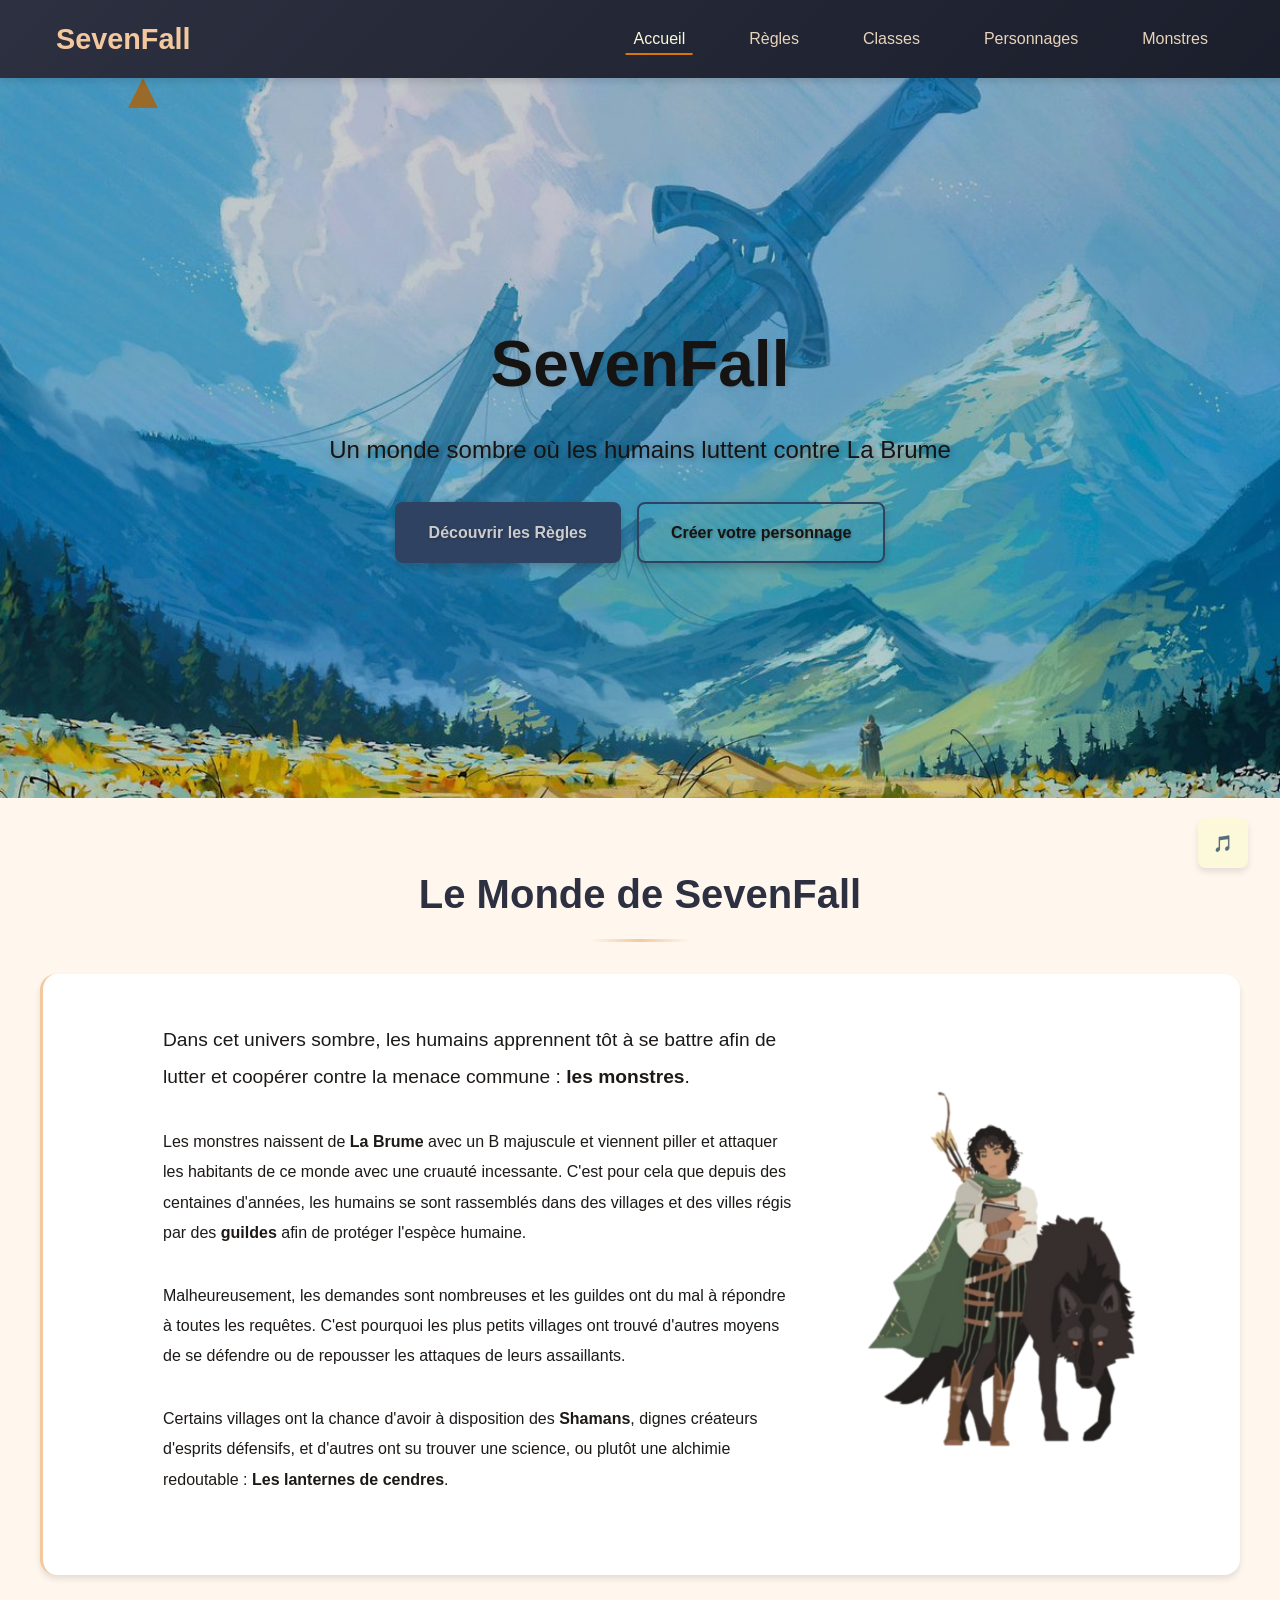
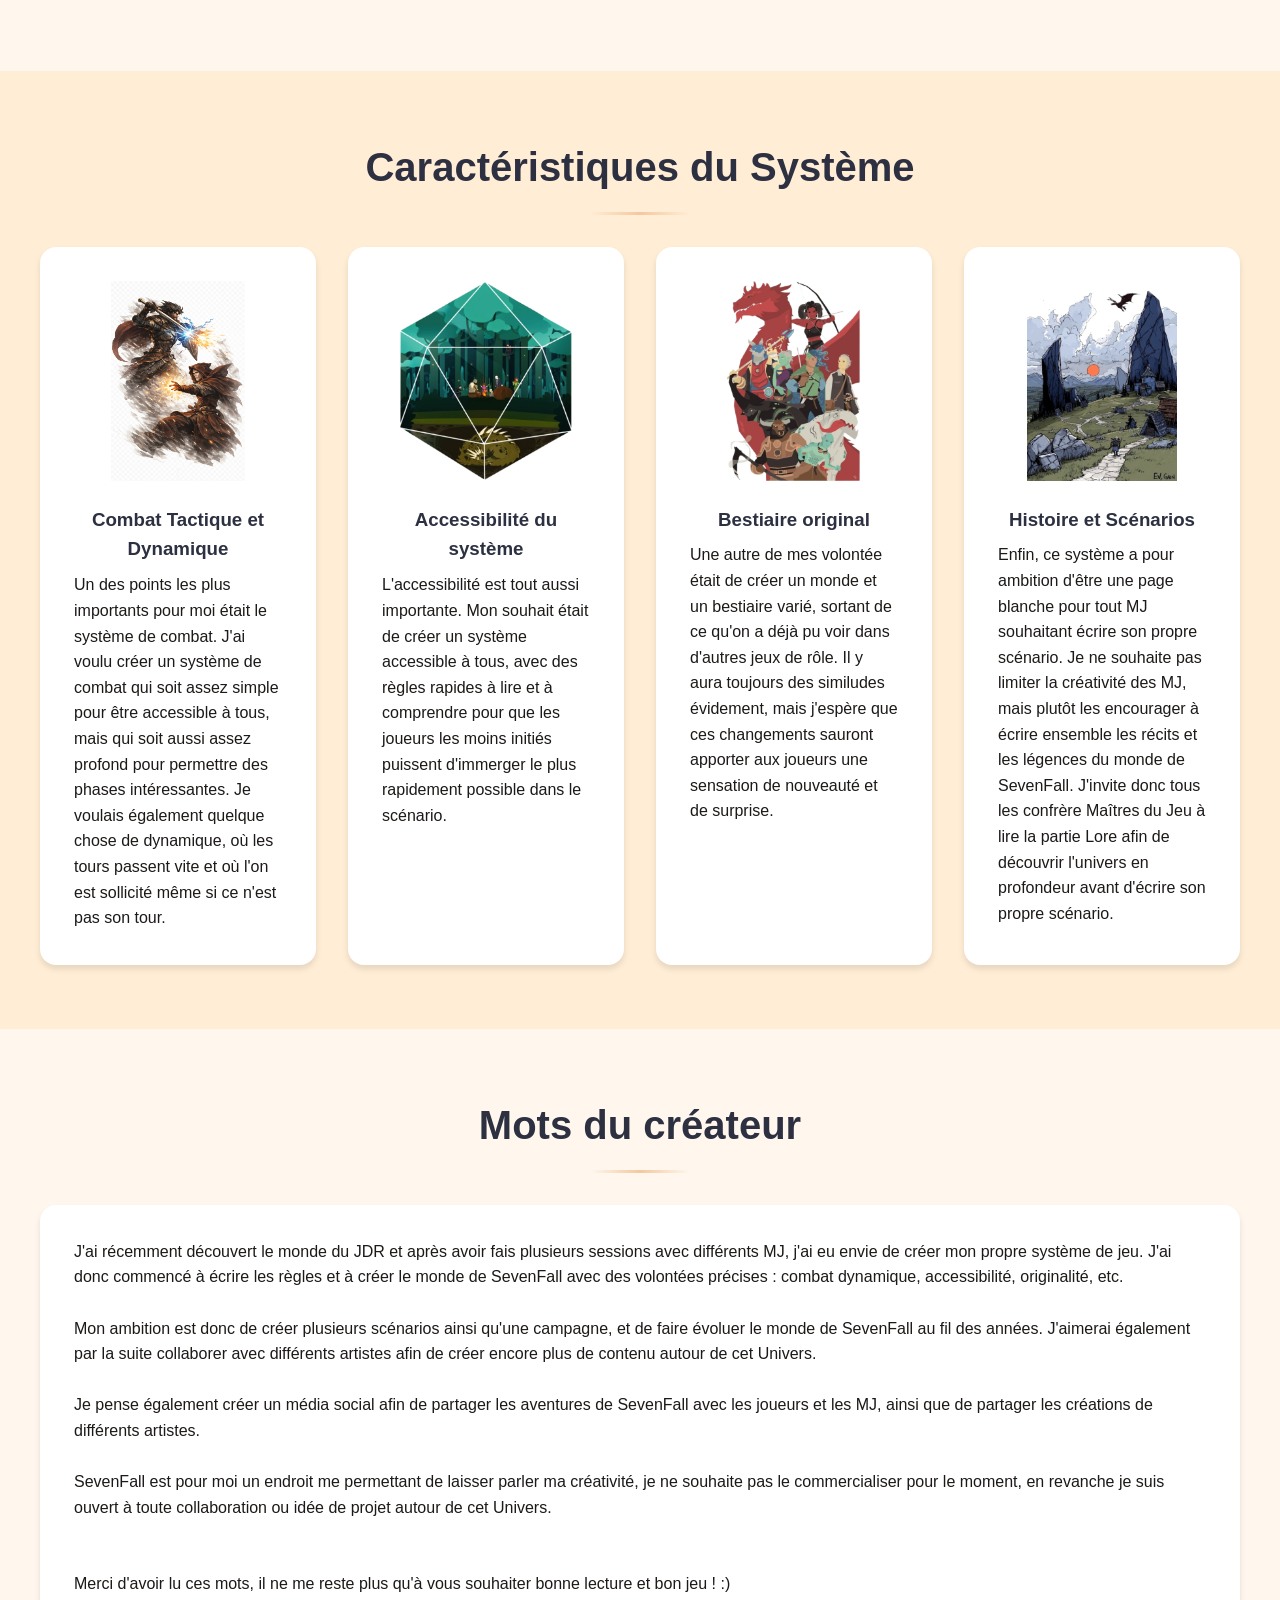
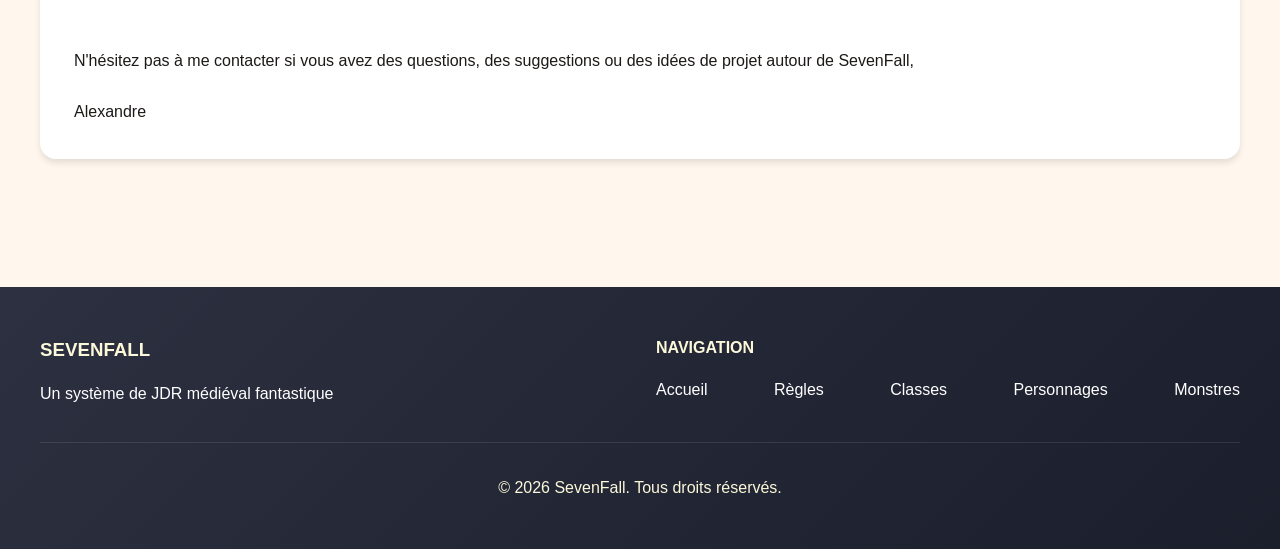
==== index.html @ d05469d9 "huge update : illustrations + better index" ====
<!DOCTYPE html>
<html lang="fr">
<head>
    <meta charset="UTF-8">
    <meta name="viewport" content="width=device-width, initial-scale=1.0">
    <title>SevenFall - JDR Médiéval Fantastique</title>
    <link rel="icon" type="image/svg+xml" href="favicon.svg">
    <link rel="stylesheet" href="styles.css">
</head>
<body>
    <!-- Navbar -->
    <nav class="navbar">
        <div class="nav-container">
            <a href="index.html" class="nav-logo">SevenFall</a>
            <button class="nav-toggle" aria-label="Menu">
                <span></span>
                <span></span>
                <span></span>
            </button>
            <ul class="nav-menu">
                <li><a href="index.html" class="nav-link active">Accueil</a></li>
                <li><a href="regles.html" class="nav-link">Règles</a></li>
                <li><a href="classes.html" class="nav-link">Classes</a></li>
                <li><a href="personnages.html" class="nav-link">Personnages</a></li>
                <li><a href="monstres.html" class="nav-link">Monstres</a></li>
                <!-- <li><a href="scenarios.html" class="nav-link">Scénarios</a></li> -->
            </ul>
        </div>
    </nav>

    <!-- Hero Section -->
    <section class="hero">
        <div class="hero-content">
            <h1 class="hero-title fade-in">SevenFall</h1>
            <p class="hero-subtitle fade-in-delay">Un monde sombre où les humains luttent contre La Brume</p>
            <div class="hero-buttons fade-in-delay-2">
                <a href="regles.html" class="btn btn-primary">Découvrir les Règles</a>
                <a href="personnages.html" class="btn btn-secondary">Créer votre personnage</a>
            </div>
        </div>
        <div class="hero-decoration">
            <div class="leaf leaf-1"></div>
            <div class="leaf leaf-4"></div>
            <div class="leaf leaf-2"></div>
            <div class="leaf leaf-3"></div>
        </div>
    </section>

    <!-- Présentation du Monde -->
    <section class="section">
        <div class="container">
            <h2 class="section-title">Le Monde de SevenFall</h2>
            <div class="content-card guide-card flex-row">
                <ol style="margin: 0 2rem; padding: 0; line-height: 1.9; list-style: none;">
                    <li style="margin-bottom: var(--spacing-md); padding-left: 2.5rem; position: relative; font-size: 1.2rem;">
                        Dans cet univers sombre, les humains apprennent tôt à se battre afin de lutter et coopérer contre la menace commune : <strong>les monstres</strong>.
                    </li>
                    <li style="margin-bottom: var(--spacing-md); padding-left: 2.5rem; position: relative;">
                        Les monstres naissent de <strong>La Brume</strong> avec un B majuscule et viennent piller et attaquer les habitants de ce monde avec une cruauté incessante. C'est pour cela que depuis des centaines d'années, les humains se sont rassemblés dans des villages et des villes régis par des <strong>guildes</strong> afin de protéger l'espèce humaine.
                    </li>
                    <li style="margin-bottom: var(--spacing-md); padding-left: 2.5rem; position: relative;">
                        Malheureusement, les demandes sont nombreuses et les guildes ont du mal à répondre à toutes les requêtes. C'est pourquoi les plus petits villages ont trouvé d'autres moyens de se défendre ou de repousser les attaques de leurs assaillants.
                    </li>
                    <li style="margin-bottom: var(--spacing-md); padding-left: 2.5rem; position: relative;">
                        Certains villages ont la chance d'avoir à disposition des <strong>Shamans</strong>, dignes créateurs d'esprits défensifs, et d'autres ont su trouver une science, ou plutôt une alchimie redoutable : <strong>Les lanternes de cendres</strong>.
                    </li>
                </ol>
                <img src="./assets/images/Marche-rêve.png" alt="Characters" class="hero-characters">
            </div>            
        </div>
    </section>

    <!-- Caractéristiques -->
    <section class="section section-alt">
        <div class="container">
            <h2 class="section-title">Caractéristiques du Système</h2>
            <div class="features-grid">
                <div class="feature-card">
                    <img src="./assets/images/fightV.png" alt="Combat Tactique" class="feature-icon" style="width: auto; height: 200px; object-fit: contain;">
                    <h3>Combat Tactique et Dynamique</h3>
                    <p>Un des points les plus importants pour moi était le système de combat. J'ai voulu créer un système de combat qui soit assez simple pour être accessible à tous, mais qui soit aussi assez profond pour permettre des phases intéressantes. Je voulais également quelque chose de dynamique, où les tours passent vite et où l'on est sollicité même si ce n'est pas son tour.</p>
                </div>
                <div class="feature-card">
                    <img src="./assets/images/dices2.png" alt="Dices" class="feature-icon" style="width: auto; height: 200px; object-fit: contain;">
                    <h3>Accessibilité du système</h3>
                    <p>L'accessibilité est tout aussi importante. Mon souhait était de créer un système accessible à tous, avec des règles rapides à lire et à comprendre pour que les joueurs les moins initiés puissent d'immerger le plus rapidement possible dans le scénario.</p>
                </div>
                <div class="feature-card">
                    <img src="./assets/images/monsters.png" alt="Attributs" class="feature-icon" style="width: auto; height: 200px; object-fit: contain;">
                    <h3>Bestiaire original</h3>
                    <p>Une autre de mes volontée était de créer un monde et un bestiaire varié, sortant de ce qu'on a déjà pu voir dans d'autres jeux de rôle. Il y aura toujours des similudes évidement, mais j'espère que ces changements sauront apporter aux joueurs une sensation de nouveauté et de surprise.</p>
                </div>
                <div class="feature-card">
                    <img src="./assets/images/world_landscape.png" alt="Monde vivant" class="feature-icon" style="width: auto; height: 200px; object-fit: contain;">
                    <h3>Histoire et Scénarios</h3>
                    <p>Enfin, ce système a pour ambition d'être une page blanche pour tout MJ souhaitant écrire son propre scénario. Je ne souhaite pas limiter la créativité des MJ, mais plutôt les encourager à écrire ensemble les récits et les légences du monde de SevenFall. J'invite donc tous les confrère Maîtres du Jeu à lire la partie Lore afin de découvrir l'univers en profondeur avant d'écrire son propre scénario.</p>
                </div>
            </div>
        </div>
    </section>

    <section class="section">
        <div class="container">
            <h2 class="section-title">Mots du créateur</h2>
            <div class="features-grid">
                <div class="feature-card">
                    <p>J'ai récemment découvert le monde du JDR et après avoir fais plusieurs sessions avec différents MJ, j'ai eu envie de créer mon propre système de jeu. J'ai donc commencé à écrire les règles et à créer le monde de SevenFall avec des volontées précises : combat dynamique, accessibilité, originalité, etc.</p>
                    <br>
                    <p>Mon ambition est donc de créer plusieurs scénarios ainsi qu'une campagne, et de faire évoluer le monde de SevenFall au fil des années. J'aimerai également par la suite collaborer avec différents artistes afin de créer encore plus de contenu autour de cet Univers.</p> 
                    <br>
                    <p>Je pense également créer un média social afin de partager les aventures de SevenFall avec les joueurs et les MJ, ainsi que de partager les créations de différents artistes.</p>
                    <br>
                    <p>SevenFall est pour moi un endroit me permettant de laisser parler ma créativité, je ne souhaite pas le commercialiser pour le moment, en revanche je suis ouvert à toute collaboration ou idée de projet autour de cet Univers.</p>
                    <br>
                    <br>
                    <p>Merci d'avoir lu ces mots, il ne me reste plus qu'à vous souhaiter bonne lecture et bon jeu ! :) </p>
                    <br>
                    <br>
                    <p>N'hésitez pas à me contacter si vous avez des questions, des suggestions ou des idées de projet autour de SevenFall,</p>
                    <br>
                    <p>Alexandre</p>
                </div>
            </div>
        </div>
    </section>

    <!-- Footer -->
    <footer class="footer">
        <div class="container">
            <div class="footer-content">
                <div class="footer-section">
                    <h3>SevenFall</h3>
                    <p>Un système de JDR médiéval fantastique</p>
                </div>
                <div class="footer-section">
                    <h4>Navigation</h4>
                    <ul>
                        <li><a href="index.html">Accueil</a></li>
                        <li><a href="regles.html">Règles</a></li>
                        <li><a href="classes.html">Classes</a></li>
                        <li><a href="personnages.html">Personnages</a></li>
                        <li><a href="monstres.html">Monstres</a></li>
                        <!-- <li><a href="scenarios.html">Scénarios</a></li> -->
                    </ul>
                </div>
            </div>
            <div class="footer-bottom">
                <p>&copy; <span id="current-year"></span> SevenFall. Tous droits réservés.</p>
            </div>
        </div>
    </footer>

    <!-- Contrôle de la musique -->
    <div class="music-control">
        <button id="music-toggle" class="music-btn" aria-label="Musique">
            <span class="music-icon">🎵</span>
        </button>
    </div>

    <!-- Audio pour la musique de fond -->
    <audio id="background-music" loop>
        <source src="music/background.mp3" type="audio/mpeg">
        Votre navigateur ne supporte pas l'élément audio.
    </audio>

    <script src="script.js"></script>
</body>
</html>
---- styles.css ----
/* ============================================
   VARIABLES CSS - PALETTE AUTOMNALE
   ============================================ */

:root {
    /* Palette Automnale Principale */

    /* --color-primary: #d97706;        
    --color-secondary: #ea580c;     
    --color-accent: #f97316;        
    --color-dark: #78350f;          
    --color-darker: #451a03;        
    --color-light: #fed7aa;         
    --color-bg: #fff7ed;            
    --color-bg-alt: #ffedd5;        
    --color-text: #1c1917;          
    --color-text-light: #78716c;    
    --color-white: #ffffff; */

    --color-primary: #F4C89F;        
    --color-secondary: #E8D4BA;
    --color-tertiary: #d97706;
    --color-accent: #3B527A;        
    --color-dark: #2C3040;          
    --color-darker: #1b1e2b;        
    --color-light: #FCF8DA;         
    --color-bg: #fff7ed;            
    --color-bg-alt: #ffedd5;        
    --color-text: #1c1917;          
    --color-text-light: #78716c;    
    --color-white: #ffffff;

    /* Typographie */
    /* --font-primary: Lato, sans-serif;
    --font-secondary: Montserrat, sans-serif;
    --font-tertiary: Text Gyre Termes, sans-serif; */
    
    /* OPTION 1 : Polices actuelles (moderne) */
    /* --font-primary: Lato, sans-serif;
    --font-secondary: Montserrat, sans-serif;
    --font-tertiary: Text Gyre Termes, sans-serif; */
    
    /* OPTION 2 : Polices médiévales élégantes (Google Fonts) */
    /* --font-primary: 'Cinzel', serif; 
    --font-secondary: 'Crimson Text', serif;
    --font-tertiary: 'Uncial Antiqua', cursive; */
    
    /* OPTION 3 : Polices fantastiques modernes */
    /* --font-primary: 'MedievalSharp', cursive;
    --font-secondary: 'EB Garamond', serif;
    --font-tertiary: 'Cinzel Decorative', cursive; */
    
    /* OPTION 4 : Polices équilibrées médiéval/fantastique */
    /* --font-primary: 'Playfair Display', serif;
    --font-secondary: 'Source Serif Pro', serif;
    --font-tertiary: 'Cinzel', serif; */
    
    /* OPTION 5 : Polices avec caractère fort */
    /* --font-primary: 'Bodoni Moda', serif;
    --font-secondary: 'Lora', serif;
    --font-tertiary: 'Cormorant Garamond', serif; */
    
    /* OPTION 6 : Polices sobres et raffinées */
    /* --font-primary: 'Libre Baskerville', serif;
    --font-secondary: 'Merriweather', serif;
    --font-tertiary: 'Cormorant', serif; */
    
    /* OPTION 7 : Polices avec vibe médiévale douce */
    /* --font-primary: 'Alegreya', serif;
    --font-secondary: 'Alegreya Sans', sans-serif;
    --font-tertiary: 'Alegreya SC', serif; */
    
    /* OPTION 8 : Polices fantastiques discrètes */
    /* --font-primary: 'Raleway', sans-serif;
    --font-secondary: 'PT Serif', serif;
    --font-tertiary: 'Dancing Script', cursive; */
    
    /* OPTION 9 : Polices avec caractère médiéval moderne */
    --font-primary: 'Oswald', sans-serif;
    --font-secondary: 'Lato', sans-serif;
    --font-tertiary: 'Playfair Display SC', serif;
    
    /* OPTION 10 : Polices équilibrées et professionnelles */
    /* --font-primary: 'Roboto Slab', serif;
    --font-secondary: 'Open Sans', sans-serif;
    --font-tertiary: 'Roboto Condensed', sans-serif; */
    
    /* Espacements */
    --spacing-xs: 0.5rem;
    --spacing-sm: 1rem;
    --spacing-md: 2rem;
    --spacing-lg: 3rem;
    --spacing-xl: 4rem;
    
    /* Bordures */
    --border-radius: 8px;
    --border-radius-lg: 16px;
    
    /* Ombres */
    --shadow-sm: 0 2px 4px rgba(0, 0, 0, 0.1);
    --shadow-md: 0 4px 6px rgba(0, 0, 0, 0.1);
    --shadow-lg: 0 10px 15px rgba(0, 0, 0, 0.2);
    
    /* Transitions */
    --transition: all 0.3s ease;
}

/* ============================================
   RESET ET BASE
   ============================================ */

* {
    margin: 0;
    padding: 0;
    box-sizing: border-box;
}

html {
    scroll-behavior: smooth;
}

body {
    font-family: var(--font-secondary);
    color: var(--color-text);
    background-color: var(--color-bg);
    line-height: 1.6;
    overflow-x: hidden;
}

/* ============================================
   CURSEUR PERSONNALISÉ
   ============================================ */

/* OPTION 4 : Étoile/Éclat (couleur #d97706) */
/* body {
    cursor: url('data:image/svg+xml;utf8,<svg xmlns="http://www.w3.org/2000/svg" width="24" height="24" viewBox="0 0 24 24"><path fill="%23d97706" d="M12 2l2 6 6 2-6 2-2 6-2-6-6-2 6-2z"/><circle cx="12" cy="12" r="1.5" fill="%23d97706"/></svg>') 12 12, auto;
}

a, button, .btn {
    cursor: url('data:image/svg+xml;utf8,<svg xmlns="http://www.w3.org/2000/svg" width="24" height="24" viewBox="0 0 24 24"><path fill="%23ea580c" d="M12 2l2 6 6 2-6 2-2 6-2-6-6-2 6-2z"/><circle cx="12" cy="12" r="1.5" fill="%23ea580c"/></svg>') 12 12, pointer;
} */

/* OPTION 9 : Cercle avec point central (couleur #1b1e2b) */
body {
    cursor: url('data:image/svg+xml;utf8,<svg xmlns="http://www.w3.org/2000/svg" width="24" height="24" viewBox="0 0 24 24"><circle cx="12" cy="12" r="8" fill="none" stroke="%231b1e2b" stroke-width="2"/><circle cx="12" cy="12" r="3" fill="%231b1e2b"/></svg>') 12 12, auto;
}

a, button, .btn {
    cursor: url('data:image/svg+xml;utf8,<svg xmlns="http://www.w3.org/2000/svg" width="24" height="24" viewBox="0 0 24 24"><circle cx="12" cy="12" r="8" fill="none" stroke="%23d97706" stroke-width="2"/><circle cx="12" cy="12" r="3" fill="%23d97706"/></svg>') 12 12, pointer;
}

/* ============================================
   NAVBAR
   ============================================ */

.navbar {
    background: linear-gradient(135deg, var(--color-dark) 0%, var(--color-darker) 100%);
    padding: var(--spacing-sm) 0;
    position: sticky;
    top: 0;
    z-index: 1000;
    box-shadow: var(--shadow-md);
}

.nav-container {
    max-width: 1200px;
    margin: 0 auto;
    padding: 0 var(--spacing-sm);
    display: flex;
    justify-content: space-between;
    align-items: center;
}

.nav-logo {
    font-family: var(--font-primary);
    font-size: 1.8rem;
    font-weight: bold;
    color: var(--color-primary);
    text-decoration: none;
    transition: var(--transition);
}

.nav-logo:hover {
    color: var(--color-tertiary);
    transform: scale(1.05);
}

.nav-menu {
    display: flex;
    list-style: none;
    gap: var(--spacing-md);
}

.nav-link {
    color: var(--color-secondary);
    text-decoration: none;
    padding: var(--spacing-xs) var(--spacing-sm);
    border-radius: var(--border-radius);
    transition: var(--transition);
    position: relative;
}

.nav-link::after {
    content: '';
    position: absolute;
    bottom: 0;
    left: 50%;
    width: 0;
    height: 2px;
    background: var(--color-tertiary);
    transition: var(--transition);
    transform: translateX(-50%);
}

.nav-link:hover::after,
.nav-link.active::after {
    width: 80%;
}

.nav-link:hover,
.nav-link.active {
    color: var(--color-light);
}

.nav-toggle {
    display: none;
    flex-direction: column;
    background: transparent;
    border: none;
    cursor: pointer;
    gap: 4px;
}

.nav-toggle span {
    width: 25px;
    height: 3px;
    background: var(--color-accent);
    transition: var(--transition);
    border-radius: 2px;
}

/* ============================================
   HERO SECTION
   ============================================ */

.hero {
    min-height: 80vh;
    display: flex;
    align-items: center;
    justify-content: center;
    position: relative;
    background-image: url('./assets/images/background3.jpg');
    background-size: cover;
    background-position: center;
    background-repeat: no-repeat;
    background-attachment: fixed;
    filter: brightness(0.8);
    /* background: linear-gradient(135deg, var(--color-bg) 0%, var(--color-bg-alt) 100%); */
    overflow: hidden;
    padding: var(--spacing-xl) var(--spacing-sm);
}

.hero-content {
    text-align: center;
    z-index: 2;
    max-width: 800px;
}

.hero-title {
    font-family: var(--font-primary);
    font-size: 4rem;
    color: var(--color-text);
    margin-bottom: var(--spacing-sm);
    text-shadow: 2px 2px 4px rgba(0, 0, 0, 0.1);
}

.hero-subtitle {
    font-size: 1.5rem;
    color: var(--color-text);
    margin-bottom: var(--spacing-md);
    text-shadow: 2px 2px 6px rgba(0, 0, 0, 0.3);
}

.hero-buttons {
    display: flex;
    gap: var(--spacing-sm);
    justify-content: center;
    flex-wrap: wrap;
    margin-top: var(--spacing-md);
}

.hero-decoration {
    position: absolute;
    width: 100%;
    height: 100%;
    top: 0;
    left: 0;
    pointer-events: none;
    z-index: 1;
}

.leaf {
    position: absolute;
    width: 30px;
    height: 30px;
    background: var(--color-tertiary);
    clip-path: polygon(50% 0%, 0% 100%, 100% 100%);
    opacity: 0.8;
    animation: fall 10s infinite linear;
}

.leaf-1 {
    left: 10%;
    animation-delay: 0s;
}

.leaf-2 {
    left: 50%;
    top: -10%;
    animation-delay: 3s;
    width: 25px;
    height: 25px;
}

.leaf-3 {
    left: 80%;
    top: -10%;
    animation-delay: 6s;
    width: 35px;
    height: 35px;
}

.leaf-4 {
    left: 37%;
    top: -10%;
    animation-delay: 2s;
    width: 25px;
    height: 25px;
    animation: fall 8s infinite linear;
}

@keyframes fall {
    0% {
        transform: translateY(-100px) rotate(0deg);
        opacity: 0;
    }
    10% {
        opacity: 0.6;
    }
    90% {
        opacity: 0.6;
    }
    100% {
        transform: translateY(100vh) rotate(360deg);
        opacity: 0;
    }
}

/* ============================================
   SECTIONS
   ============================================ */

.section {
    padding: var(--spacing-xl) var(--spacing-sm);
}

.section-alt {
    background-color: var(--color-bg-alt);
}

.container {
    max-width: 1200px;
    margin: 0 auto;
}

.section-title {
    font-family: var(--font-primary);
    font-size: 2.5rem;
    color: var(--color-dark);
    text-align: center;
    margin-bottom: var(--spacing-md);
    position: relative;
    padding-bottom: var(--spacing-sm);
}

.section-title::after {
    content: '';
    position: absolute;
    bottom: 0;
    left: 50%;
    transform: translateX(-50%);
    width: 100px;
    height: 3px;
    background: linear-gradient(90deg, transparent, var(--color-primary), transparent);
}

/* ============================================
   CARDS
   ============================================ */

.content-card {
    background: var(--color-white);
    padding: var(--spacing-md);
    border-radius: var(--border-radius-lg);
    box-shadow: var(--shadow-md);
    margin-bottom: var(--spacing-md);
}

.content-card p {
    margin : 0 3rem;
    margin-bottom: var(--spacing-sm);
    font-size: 1.1rem;
    text-align: justify;
}

.content-card .lead {
    font-size: 1.5rem;
    font-weight: bold;
    color: var(--color-accent);
    font-style: italic;
    font-family: var(--font-tertiary);
    text-align: center;
}

.content-card-title {
    font-size: 1.5rem;
    font-weight: bold;
    color: var(--color-accent);
    font-family: var(--font-primary);
    text-align: center;
    border-bottom: 2px solid var(--color-primary);
    padding-bottom: var(--spacing-xs);
    margin-bottom: var(--spacing-md);
}

.content-card-title::after {
    content: '';
    position: absolute;
    bottom: 0;
    left: 50%;
    transform: translateX(-50%);
}

/* Guide Card - Style sobre */
.guide-card {
    border-left: 3px solid var(--color-primary);
    padding: var(--spacing-lg);
}

.guide-list {
    margin: 0 2rem;
    padding: 0;
    line-height: 1.9;
    counter-reset: step-counter;
    list-style: none;
}

.guide-list li {
    counter-increment: step-counter;
    margin-bottom: var(--spacing-md);
    padding-left: 2.5rem;
    position: relative;
}

.guide-list li::before {
    content: counter(step-counter);
    position: absolute;
    left: 0;
    top: 0;
    color: var(--color-accent);
    font-weight: bold;
    font-family: var(--font-primary);
    font-size: 1.1rem;
}

.guide-list li strong {
    color: var(--color-dark);
    font-family: var(--font-primary);
}

.guide-link {
    color: var(--color-accent);
    text-decoration: underline;
    transition: var(--transition);
}

.guide-link:hover {
    color: var(--color-tertiary);
}

.guide-note {
    margin-top: var(--spacing-xs);
    padding: var(--spacing-xs) var(--spacing-sm);
    background: var(--color-bg-alt);
    border-left: 2px solid var(--color-primary);
    border-radius: 4px;
    font-size: 0.95rem;
}

.guide-note em {
    color: var(--color-text-light);
    font-style: italic;
}

.features-grid {
    display: grid;
    grid-template-columns: repeat(auto-fit, minmax(250px, 1fr));
    gap: var(--spacing-md);
    margin-top: var(--spacing-md);
}

.feature-card {
    background: var(--color-white);
    padding: var(--spacing-md);
    border-radius: var(--border-radius-lg);
    box-shadow: var(--shadow-md);
    text-align: center;
    transition: var(--transition);
    border: 2px solid transparent;
}

.feature-card p {
    text-align: left;
}

.feature-icon {
    font-size: 3rem;
    margin-bottom: var(--spacing-sm);
}

.feature-card h3 {
    color: var(--color-dark);
    margin-bottom: var(--spacing-xs);
    font-family: var(--font-primary);
}

/* ============================================
   FLEX ROW
   ============================================ */

.flex-row {
    display: flex;
    flex-direction: row;
    align-items: center;
    justify-content: center;
}

.flex-row img {
    width: 100%;
    max-width: 300px;
    height: auto;
    object-fit: contain;
    margin: var(--spacing-md);
}

/* ============================================
   BOUTONS
   ============================================ */

.btn {
    display: inline-block;
    padding: var(--spacing-sm) var(--spacing-md);
    border-radius: var(--border-radius);
    text-decoration: none;
    font-weight: bold;
    transition: var(--transition);
    border: 2px solid transparent;
}

.btn-primary {
    background: var(--color-accent);
    color: var(--color-white);
    text-shadow: 1px 1px 3px rgba(0, 0, 0, 0.3);
    box-shadow: 0 4px 8px rgba(0, 0, 0, 0.2);
}

.btn-primary:hover {
    background: #fff;
    color: var(--color-accent);
    transform: scale(1.05);
    box-shadow: 0 6px 12px rgba(0, 0, 0, 0.3);
}

.btn-secondary {
    background: transparent;
    color: var(--color-text);
    text-shadow: 1px 1px 3px rgba(0, 0, 0, 0.3);
    border-color: var(--color-accent);
    box-shadow: 0 4px 8px rgba(0, 0, 0, 0.2);
}

.btn-secondary:hover {
    background: var(--color-accent);
    color: var(--color-white);
    transform: scale(1.05);
    box-shadow: 0 6px 12px rgba(0, 0, 0, 0.3);
}

/* ============================================
   ANIMATIONS
   ============================================ */

.fade-in {
    animation: fadeIn 1s ease-in;
}

.fade-in-delay {
    animation: fadeIn 1s ease-in 0.3s both;
}

.fade-in-delay-2 {
    animation: fadeIn 1s ease-in 0.6s both;
}

@keyframes fadeIn {
    from {
        opacity: 0;
        transform: translateY(20px);
    }
    to {
        opacity: 1;
        transform: translateY(0);
    }
}

/* ============================================
   FOOTER
   ============================================ */

.footer {
    background: linear-gradient(135deg, var(--color-dark) 0%, var(--color-darker) 100%);
    color: var(--color-light);
    padding: var(--spacing-lg) var(--spacing-sm);
    margin-top: var(--spacing-xl);
}

.footer-content {
    max-width: 1200px;
    margin: 0 auto;
    display: grid;
    grid-template-columns: repeat(auto-fit, minmax(250px, 1fr));
    gap: var(--spacing-md);
    margin-bottom: var(--spacing-md);
}

.footer-section h3,
.footer-section h4 {
    color: var(--color-light);
    text-transform: uppercase;
    margin-bottom: var(--spacing-sm);
    font-family: var(--font-primary);
}

.footer-section ul {
    list-style: none;
    display: flex;
    flex-direction: row;
    flex-wrap: wrap;
    justify-content: space-between;
    align-items: center;
    gap: var(--spacing-xs);
}

.footer-section ul li {
    margin-bottom: var(--spacing-xs);
}

.footer-section a {
    color: var(--color-white);
    text-decoration: none;
    transition: var(--transition);
}

.footer-section a:hover {
    color: var(--color-tertiary);
    padding-left: var(--spacing-xs);
}

.footer-section p {
    color: var(--color-white);
}

.footer-bottom {
    max-width: 1200px;
    margin: 0 auto;
    text-align: center;
    padding-top: var(--spacing-md);
    border-top: 1px solid rgba(255, 255, 255, 0.1);
}

/* ============================================
   MUSIQUE
   ============================================ */

.music-control {
    position: fixed;
    bottom: var(--spacing-md);
    right: var(--spacing-md);
    z-index: 1000;
}

.music-btn {
    width: 50px;
    height: 50px;
    border-radius: 15%;
    background: var(--color-light);
    border: none;
    color: var(--color-white);
    font-size: 1rem;
    cursor: pointer;
    box-shadow: var(--shadow-md);
    transition: var(--transition);
    display: flex;
    align-items: center;
    justify-content: center;
}

.music-btn:hover {
    transform: scale(1.1);
    box-shadow: var(--shadow-lg);
}

.music-btn.playing {
    background: var(--color-tertiary);
    animation: pulse 2s infinite;
}

@keyframes pulse {
    0%, 100% {
        transform: scale(1);
    }
    50% {
        transform: scale(1.1);
    }
}

/* ============================================
   RESPONSIVE
   ============================================ */

@media (max-width: 768px) {
    .nav-menu {
        position: fixed;
        left: -100%;
        top: 70px;
        flex-direction: column;
        background: var(--color-darker);
        width: 100%;
        text-align: center;
        transition: var(--transition);
        box-shadow: var(--shadow-lg);
        padding: var(--spacing-md) 0;
    }

    .nav-menu.active {
        left: 0;
    }

    .nav-toggle {
        display: flex;
    }

    .nav-toggle.active span:nth-child(1) {
        transform: rotate(45deg) translate(5px, 5px);
    }

    .nav-toggle.active span:nth-child(2) {
        opacity: 0;
    }

    .nav-toggle.active span:nth-child(3) {
        transform: rotate(-45deg) translate(7px, -6px);
    }

    .hero-title {
        font-size: 2.5rem;
    }

    .hero-subtitle {
        font-size: 1.2rem;
    }

    .section-title {
        font-size: 2rem;
    }

    .features-grid {
        grid-template-columns: 1fr;
    }

    .hero-buttons {
        flex-direction: column;
        align-items: center;
    }

    .btn {
        width: 100%;
        max-width: 300px;
        text-align: center;
    }

    /* Layout monstre responsive */
    .section > .container > div[style*="grid-template-columns"] {
        grid-template-columns: 1fr !important;
    }

    .section > .container > div[style*="grid-template-columns"] > div:last-child {
        max-width: 100% !important;
        margin: var(--spacing-md) auto 0;
    }
}

@media (max-width: 480px) {
    .hero-title {
        font-size: 2rem;
    }

    .section {
        padding: var(--spacing-md) var(--spacing-sm);
    }

    .content-card {
        padding: var(--spacing-sm);
    }

    .guide-card {
        padding: var(--spacing-md);
    }

    .guide-list {
        margin: 0 1rem;
    }

    .guide-list li {
        padding-left: 2rem;
    }

    .monster-section {
        padding: var(--spacing-md);
    }

    .monster-title {
        font-size: 2rem;
    }

}

/* ============================================
   STYLES POUR LES PAGES SPÉCIFIQUES
   ============================================ */

/* Tableaux */
.table-container {
    overflow-x: auto;
    margin: var(--spacing-md) 0;
}

table {
    width: 100%;
    border-collapse: collapse;
    background: var(--color-white);
    box-shadow: var(--shadow-md);
    border-radius: var(--border-radius);
    overflow: hidden;
}

th, td {
    padding: var(--spacing-sm);
    text-align: left;
    border-bottom: 1px solid var(--color-bg-alt);
}

th {
    background: var(--color-accent);
    color: var(--color-white);
    font-weight: bold;
}

tr:hover {
    background: var(--color-bg-alt);
}

/* Fiches personnages */
.character-sheet {
    background: var(--color-white);
    padding: var(--spacing-md);
    border-radius: var(--border-radius-lg);
    box-shadow: var(--shadow-md);
    margin-bottom: var(--spacing-md);
    border-left: 4px solid var(--color-primary);
}

.character-sheet h3 {
    color: var(--color-dark);
    margin-bottom: var(--spacing-sm);
    font-family: var(--font-primary);
    border-bottom: 2px solid var(--color-primary);
    padding-bottom: var(--spacing-xs);
}

.character-info {
    display: grid;
    grid-template-columns: repeat(auto-fit, minmax(200px, 1fr));
    gap: var(--spacing-sm);
    margin-bottom: var(--spacing-sm);
}

.character-info-item {
    padding: var(--spacing-xs);
    background: var(--color-light);
    border-radius: var(--border-radius);
}

.character-info-item strong {
    color: var(--color-dark);
}

/* Formulaire */
.form-group {
    margin-bottom: var(--spacing-md);
}

.form-group label {
    display: block;
    margin-bottom: var(--spacing-xs);
    color: var(--color-dark);
    font-weight: bold;
}

.form-group input,
.form-group textarea,
.form-group select {
    width: 100%;
    padding: var(--spacing-sm);
    border: 2px solid var(--color-bg-alt);
    border-radius: var(--border-radius);
    font-family: var(--font-secondary);
    font-size: 1rem;
    transition: var(--transition);
}

.form-group input:focus,
.form-group textarea:focus,
.form-group select:focus {
    outline: none;
    border-color: var(--color-primary);
    box-shadow: 0 0 0 3px rgba(217, 119, 6, 0.1);
}

.form-group textarea {
    min-height: 200px;
    resize: vertical;
}

/* Code blocks pour les scénarios */
.scenario-content {
    background: var(--color-white);
    padding: var(--spacing-md);
    border-radius: var(--border-radius-lg);
    box-shadow: var(--shadow-md);
    margin-bottom: var(--spacing-md);
    white-space: pre-wrap;
    font-family: 'Courier New', monospace;
    font-size: 0.9rem;
    line-height: 1.8;
    border-left: 4px solid var(--color-primary);
}

/* ============================================
   STYLES POUR LA PAGE MONSTRES
   ============================================ */

.monster-section {
    background: var(--color-white);
    padding: var(--spacing-lg);
    border-radius: var(--border-radius-lg);
    box-shadow: var(--shadow-md);
    margin-bottom: var(--spacing-lg);
    border-left: 4px solid var(--color-primary);
}

.monster-header {
    text-align: center;
    margin-bottom: var(--spacing-md);
    padding-bottom: var(--spacing-md);
    border-bottom: 2px solid var(--color-bg-alt);
}

.monster-title {
    font-family: var(--font-primary);
    font-size: 2.5rem;
    color: var(--color-accent);
    margin-bottom: var(--spacing-xs);
}

.monster-description {
    color: var(--color-text-light);
    font-style: italic;
    font-size: 1.1rem;
}

.monster-content {
    margin-top: var(--spacing-md);
}

/* Section Idées de Monstres */
/* Layout horizontal pour les idées de monstres */
.ideas-list {
    display: flex;
    flex-direction: column;
    gap: var(--spacing-md);
}

.idea-item {
    border-left: 3px solid var(--color-primary);
}

.idea-item .content-card-title {
    border-bottom: none;
    padding-bottom: 0;
}
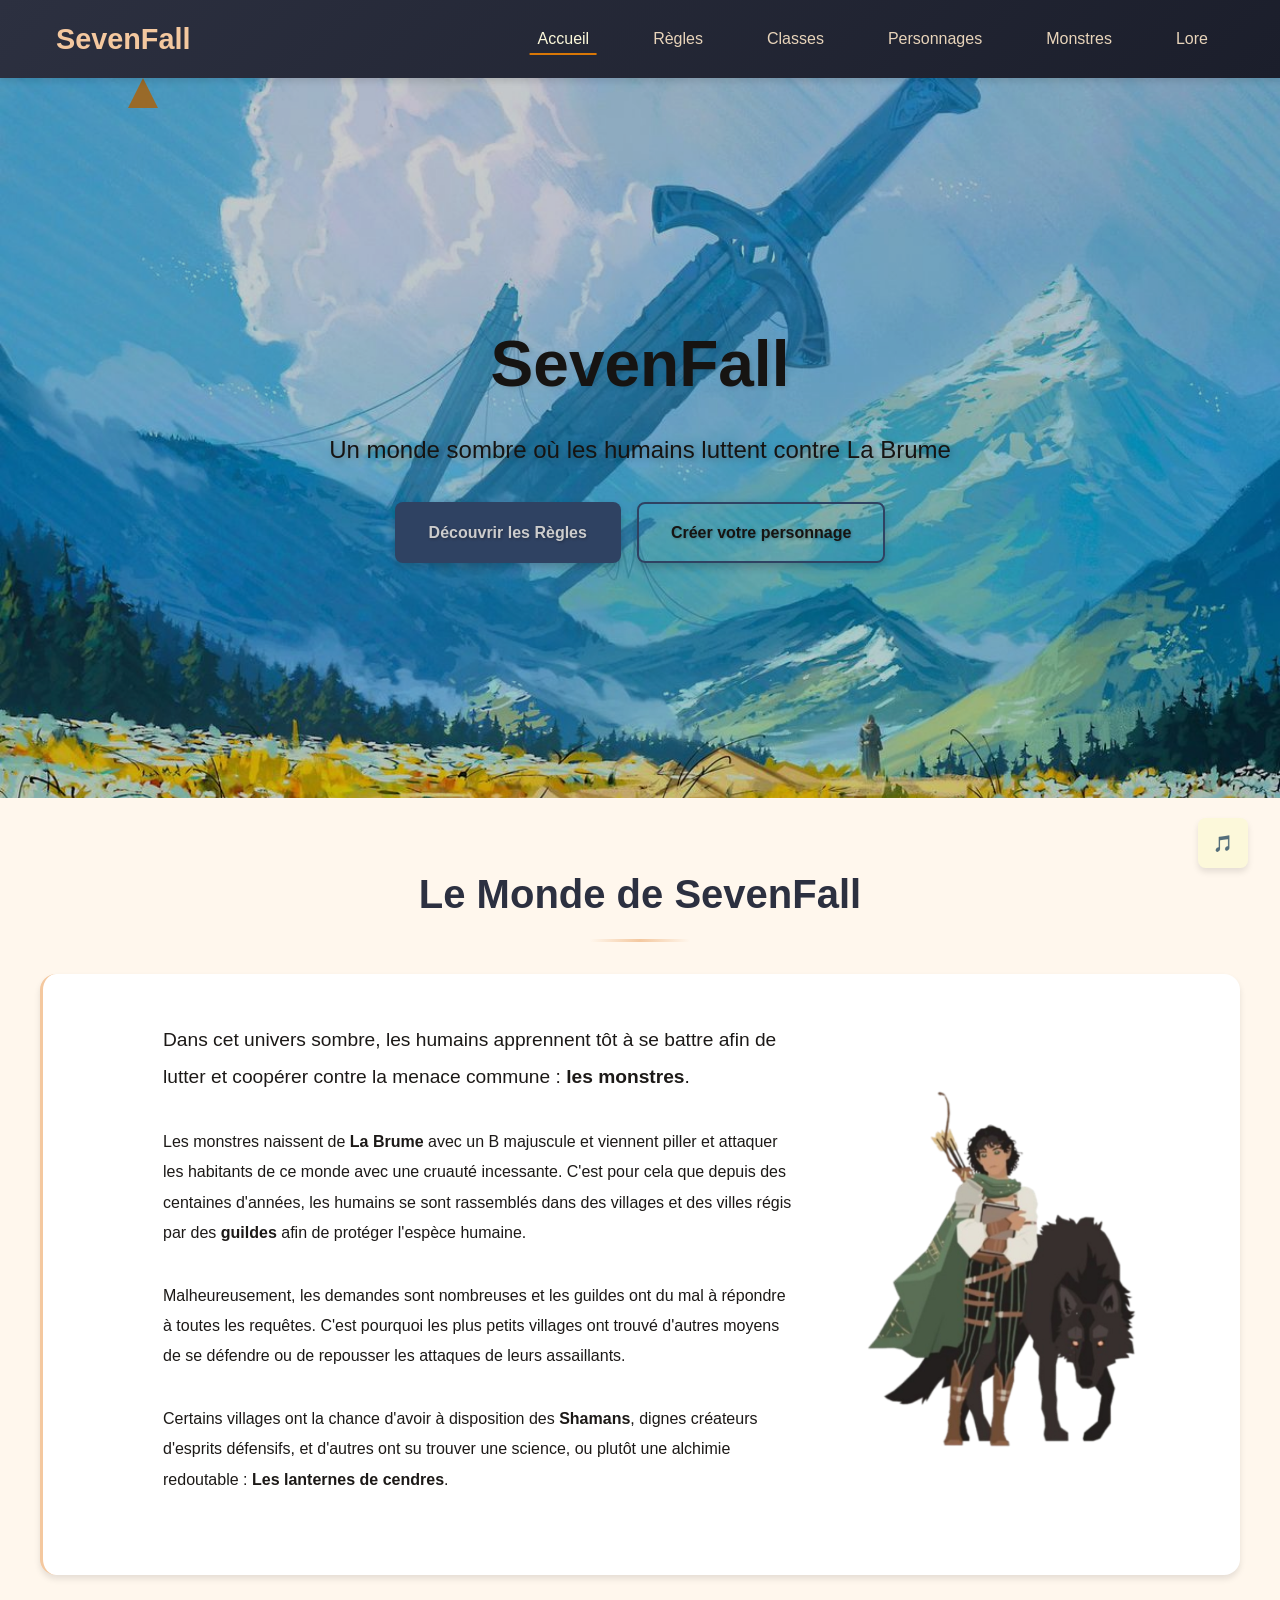
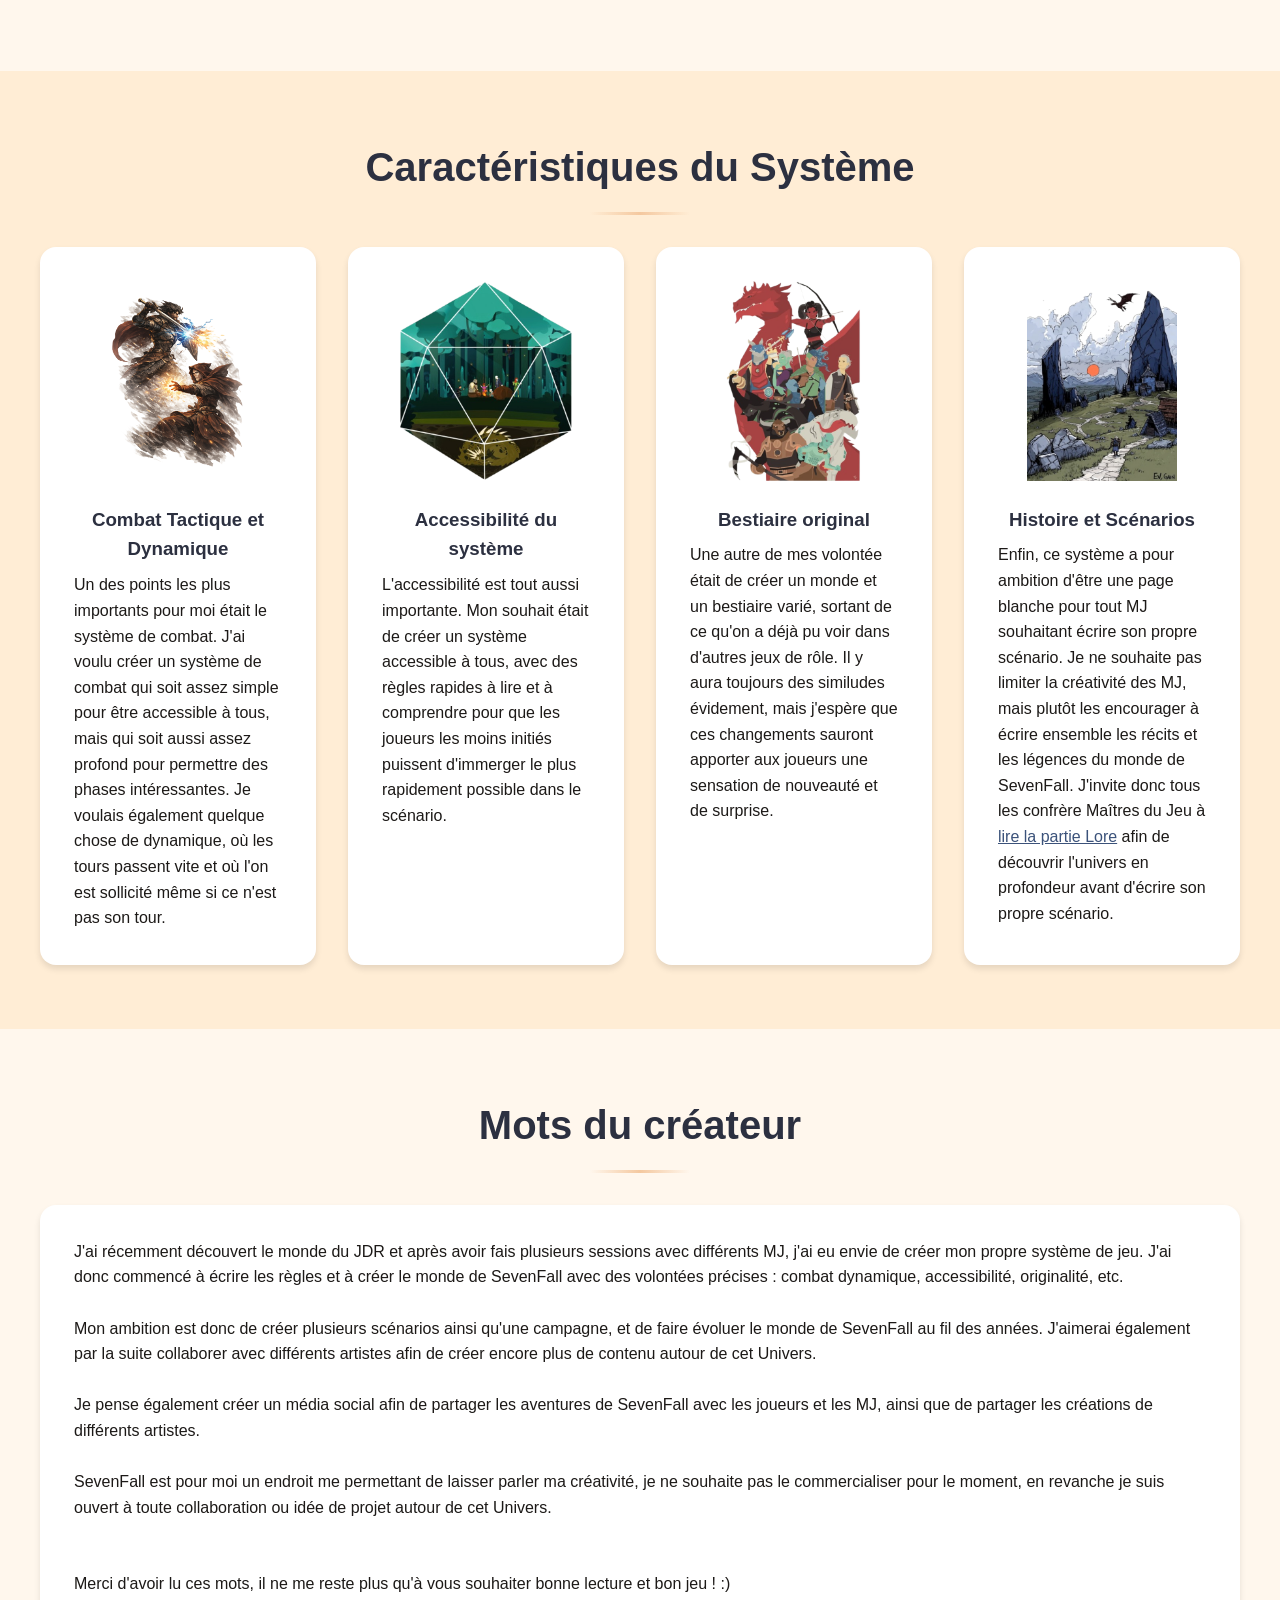
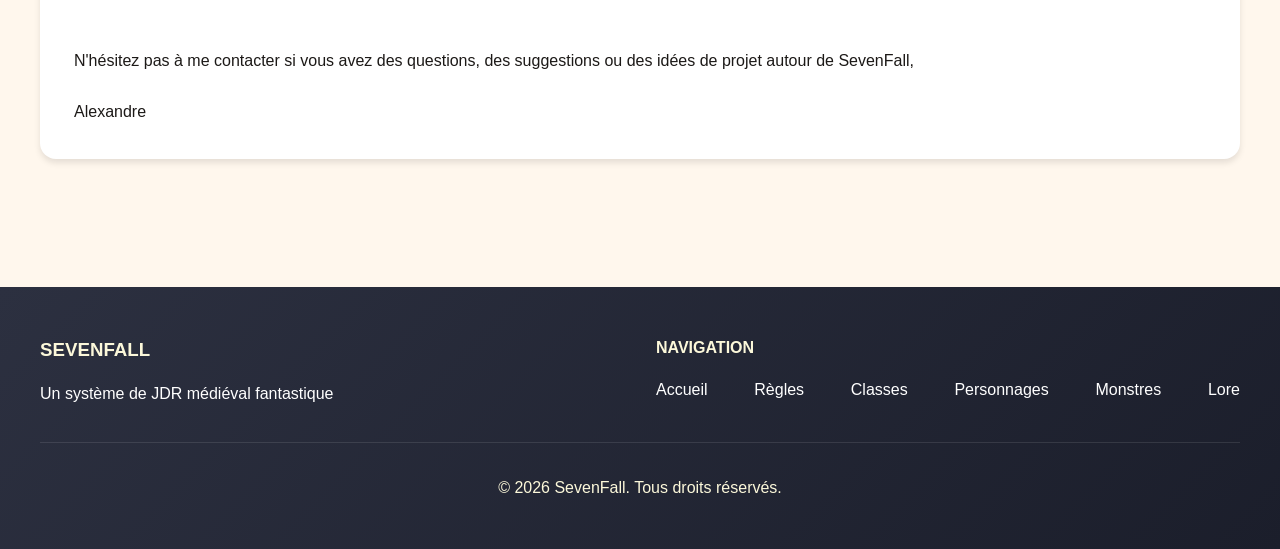
==== commit 471096da: "add Lore page" ====
--- a/index.html
+++ b/index.html
@@ -23,6 +23,7 @@
                 <li><a href="classes.html" class="nav-link">Classes</a></li>
                 <li><a href="personnages.html" class="nav-link">Personnages</a></li>
                 <li><a href="monstres.html" class="nav-link">Monstres</a></li>
+                <li><a href="lore.html" class="nav-link">Lore</a></li>
                 <!-- <li><a href="scenarios.html" class="nav-link">Scénarios</a></li> -->
             </ul>
         </div>
@@ -93,7 +94,7 @@
                 <div class="feature-card">
                     <img src="./assets/images/world_landscape.png" alt="Monde vivant" class="feature-icon" style="width: auto; height: 200px; object-fit: contain;">
                     <h3>Histoire et Scénarios</h3>
-                    <p>Enfin, ce système a pour ambition d'être une page blanche pour tout MJ souhaitant écrire son propre scénario. Je ne souhaite pas limiter la créativité des MJ, mais plutôt les encourager à écrire ensemble les récits et les légences du monde de SevenFall. J'invite donc tous les confrère Maîtres du Jeu à lire la partie Lore afin de découvrir l'univers en profondeur avant d'écrire son propre scénario.</p>
+                    <p>Enfin, ce système a pour ambition d'être une page blanche pour tout MJ souhaitant écrire son propre scénario. Je ne souhaite pas limiter la créativité des MJ, mais plutôt les encourager à écrire ensemble les récits et les légences du monde de SevenFall. J'invite donc tous les confrère Maîtres du Jeu à <a href="lore.html" class="guide-link">lire la partie Lore</a> afin de découvrir l'univers en profondeur avant d'écrire son propre scénario.</p>
                 </div>
             </div>
         </div>
@@ -140,6 +141,7 @@
                         <li><a href="classes.html">Classes</a></li>
                         <li><a href="personnages.html">Personnages</a></li>
                         <li><a href="monstres.html">Monstres</a></li>
+                        <li><a href="lore.html">Lore</a></li>
                         <!-- <li><a href="scenarios.html">Scénarios</a></li> -->
                     </ul>
                 </div>
--- a/styles.css
+++ b/styles.css
@@ -413,6 +413,18 @@
     text-align: justify;
 }
 
+.content-card .lore-list {
+    margin: 0 3rem var(--spacing-sm);
+    padding-left: 1.75rem;
+    line-height: 1.9;
+    font-size: 1.1rem;
+    text-align: justify;
+}
+
+.content-card .lore-list li {
+    margin-bottom: var(--spacing-xs);
+}
+
 .content-card .lead {
     font-size: 1.5rem;
     font-weight: bold;
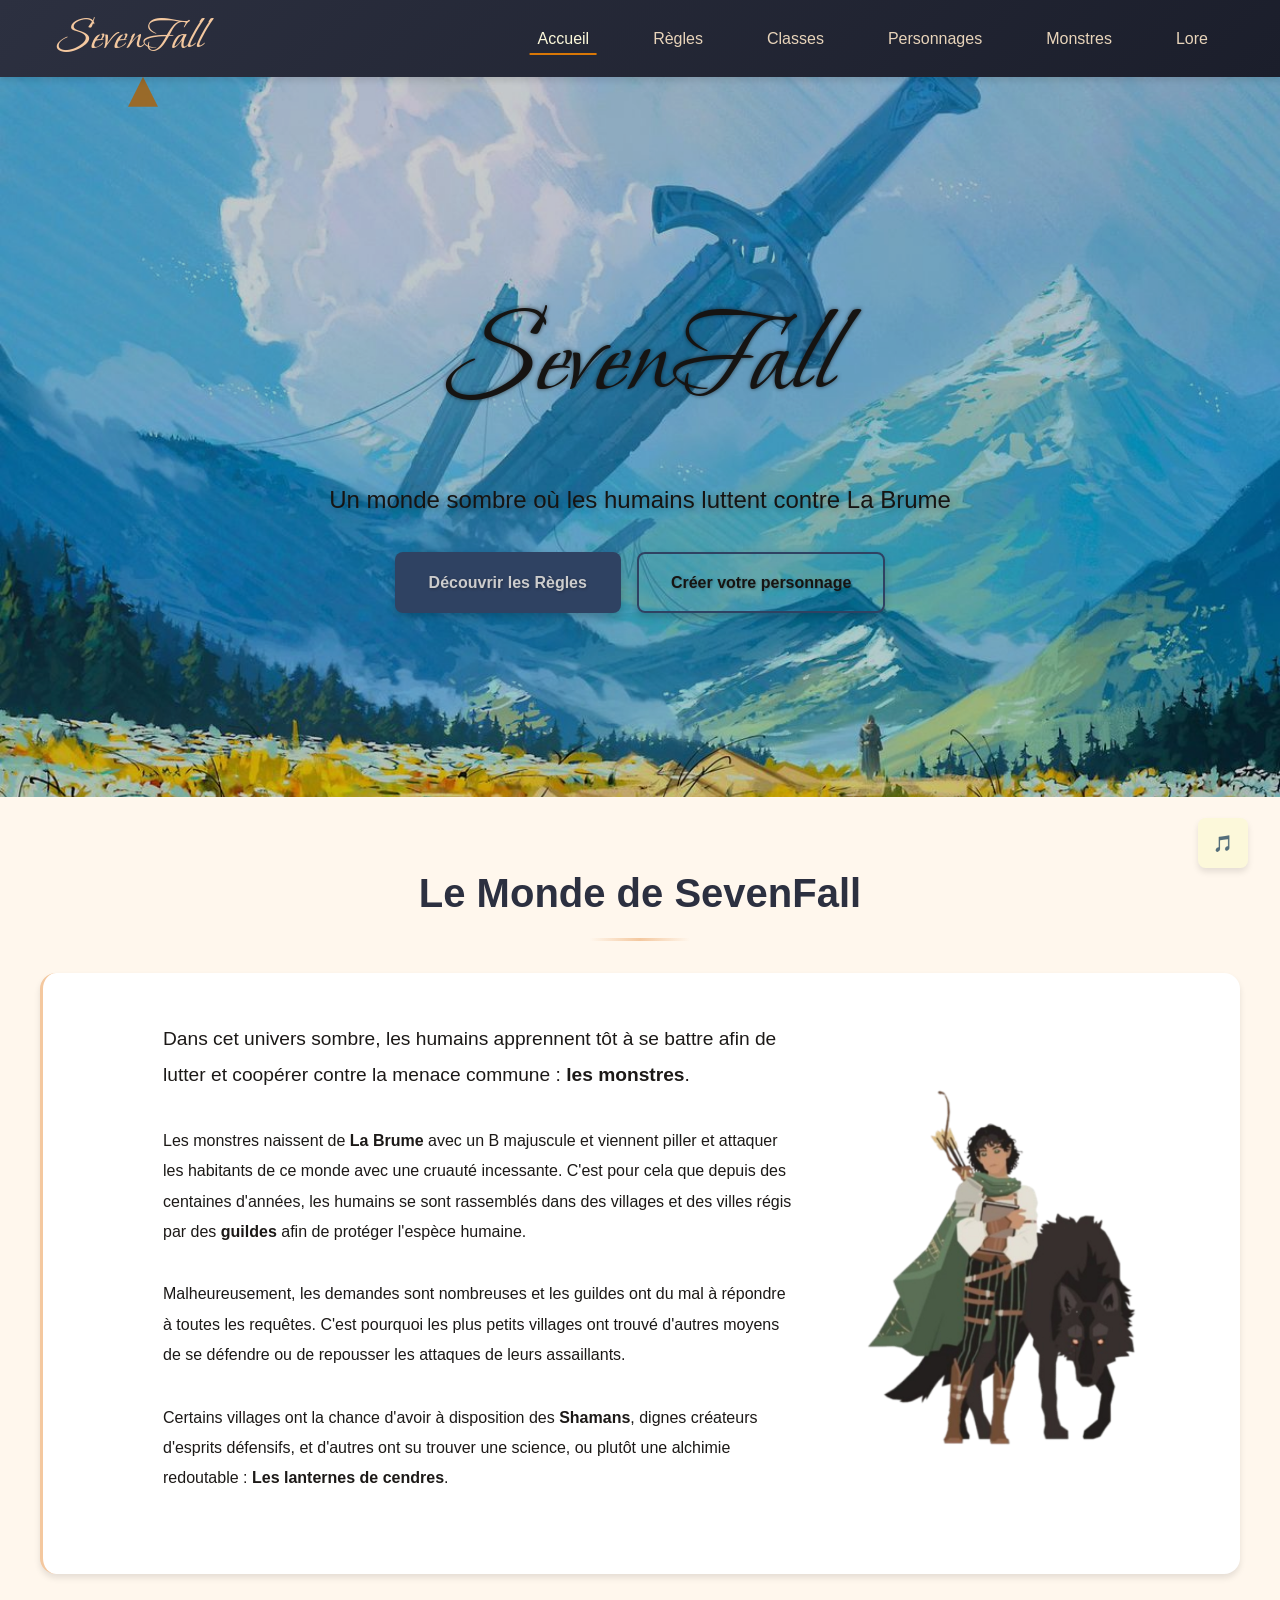
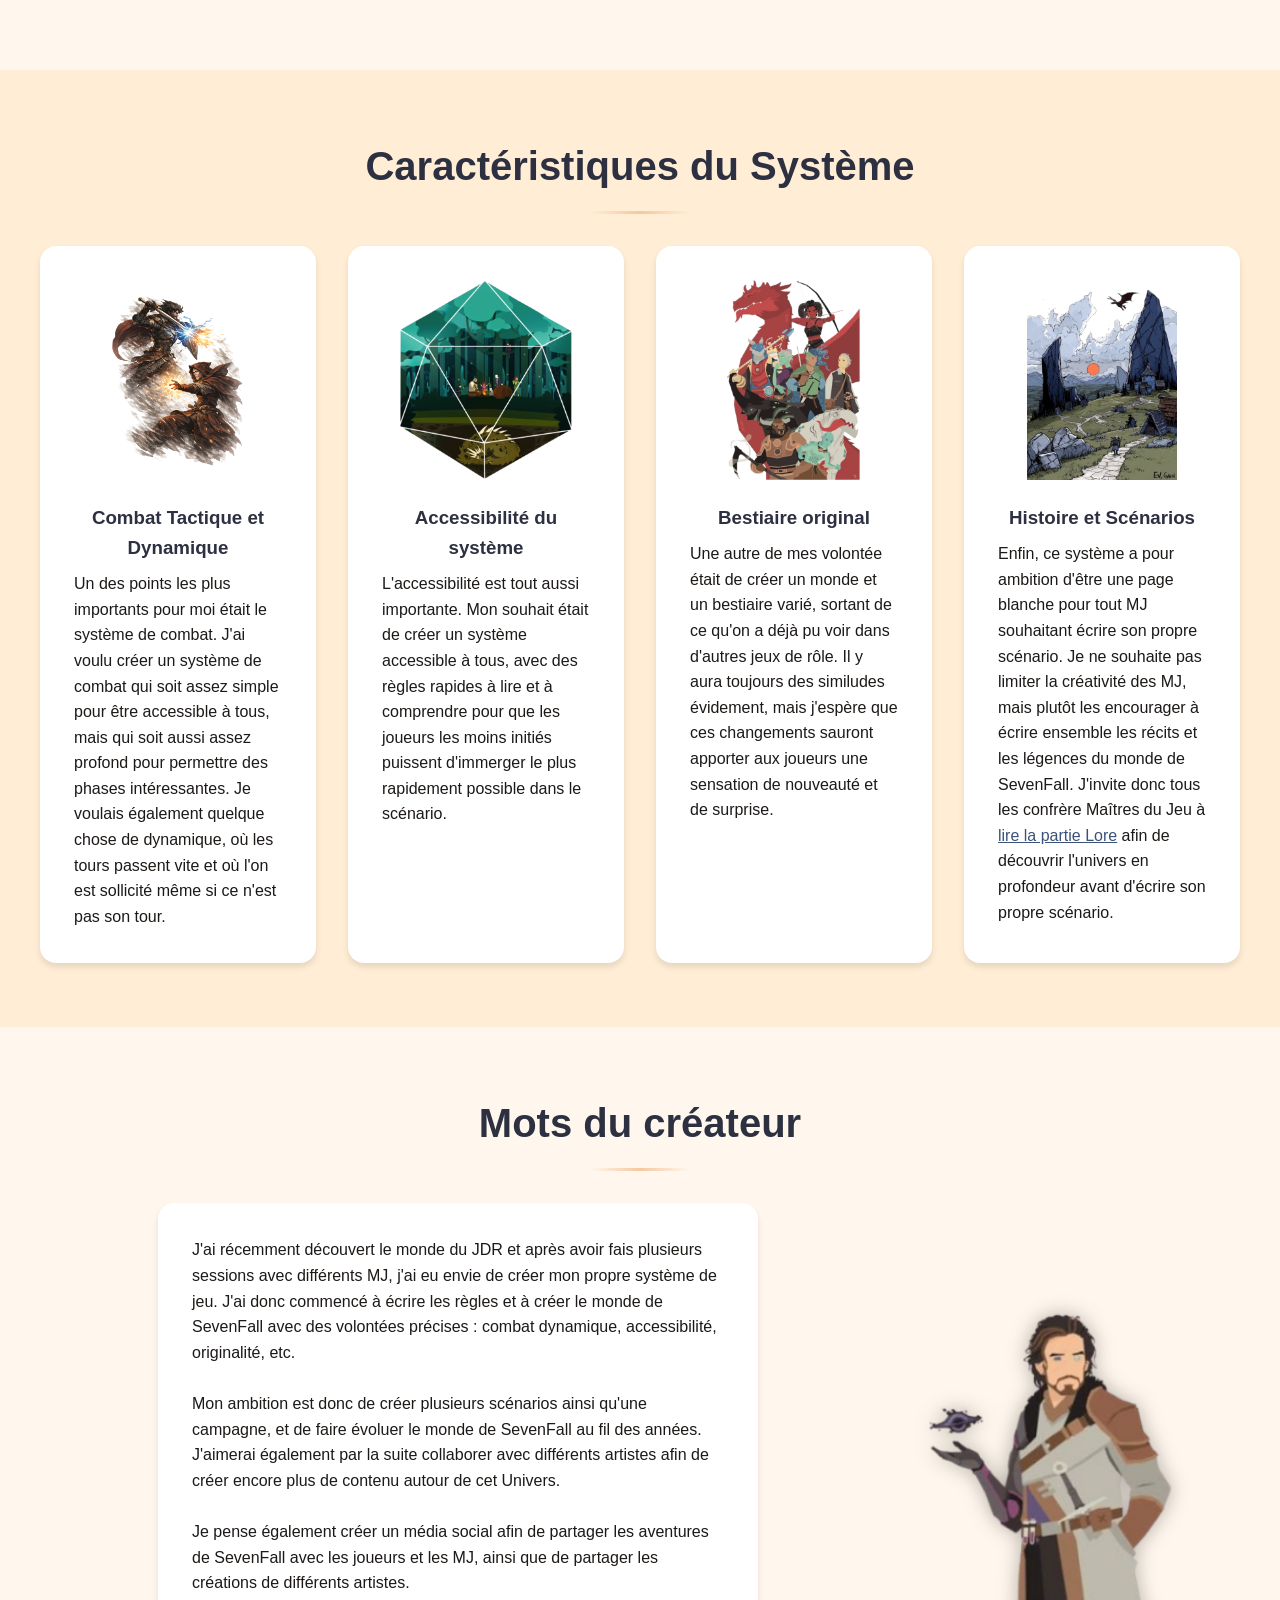
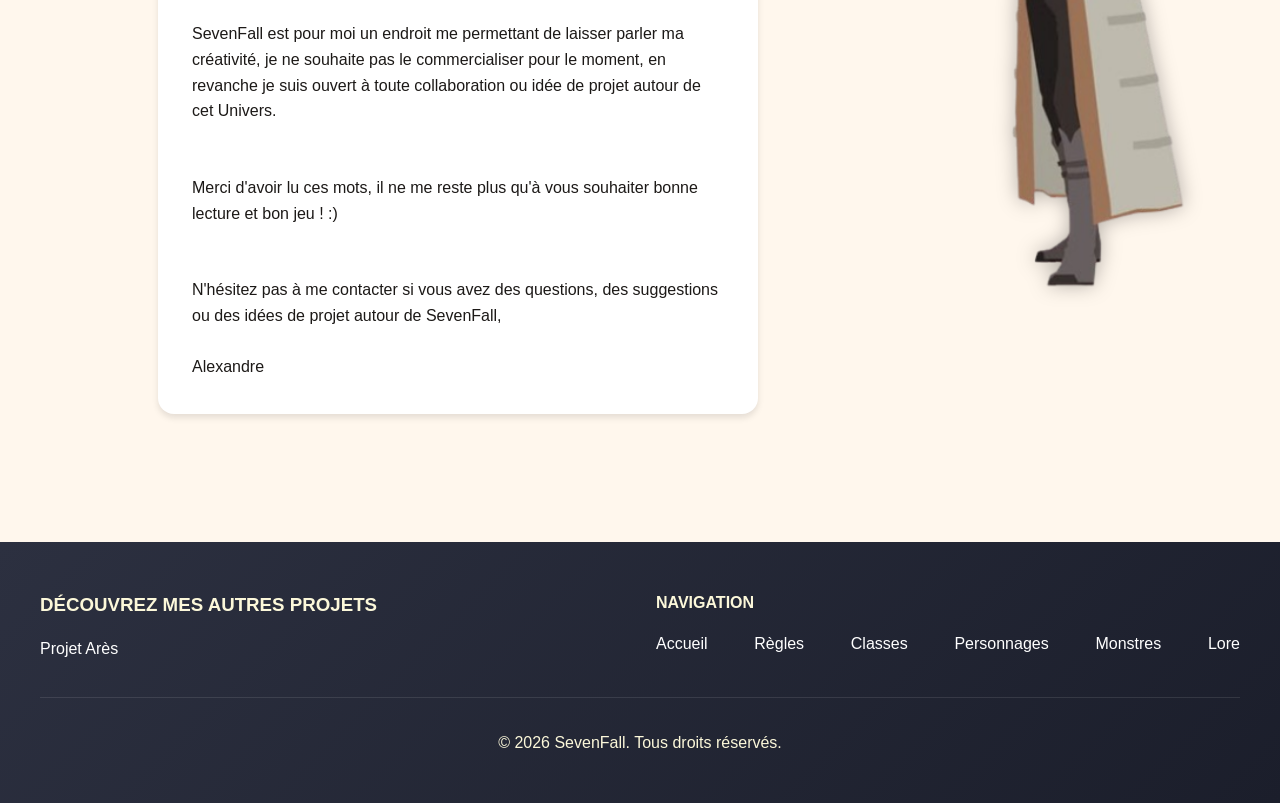
==== commit 717abad9: "Fix responsive on mobile" ====
--- a/index.html
+++ b/index.html
@@ -1,12 +1,17 @@
 <!DOCTYPE html>
 <html lang="fr">
+
 <head>
     <meta charset="UTF-8">
     <meta name="viewport" content="width=device-width, initial-scale=1.0">
     <title>SevenFall - JDR Médiéval Fantastique</title>
     <link rel="icon" type="image/svg+xml" href="favicon.svg">
+    <link rel="preconnect" href="https://fonts.googleapis.com">
+    <link rel="preconnect" href="https://fonts.gstatic.com" crossorigin>
+    <link href="https://fonts.googleapis.com/css2?family=Bonheur+Royale&family=Cherish&display=swap" rel="stylesheet">
     <link rel="stylesheet" href="styles.css">
 </head>
+
 <body>
     <!-- Navbar -->
     <nav class="navbar">
@@ -53,21 +58,30 @@
             <h2 class="section-title">Le Monde de SevenFall</h2>
             <div class="content-card guide-card flex-row">
                 <ol style="margin: 0 2rem; padding: 0; line-height: 1.9; list-style: none;">
-                    <li style="margin-bottom: var(--spacing-md); padding-left: 2.5rem; position: relative; font-size: 1.2rem;">
-                        Dans cet univers sombre, les humains apprennent tôt à se battre afin de lutter et coopérer contre la menace commune : <strong>les monstres</strong>.
+                    <li
+                        style="margin-bottom: var(--spacing-md); padding-left: 2.5rem; position: relative; font-size: 1.2rem;">
+                        Dans cet univers sombre, les humains apprennent tôt à se battre afin de lutter et coopérer
+                        contre la menace commune : <strong>les monstres</strong>.
                     </li>
                     <li style="margin-bottom: var(--spacing-md); padding-left: 2.5rem; position: relative;">
-                        Les monstres naissent de <strong>La Brume</strong> avec un B majuscule et viennent piller et attaquer les habitants de ce monde avec une cruauté incessante. C'est pour cela que depuis des centaines d'années, les humains se sont rassemblés dans des villages et des villes régis par des <strong>guildes</strong> afin de protéger l'espèce humaine.
+                        Les monstres naissent de <strong>La Brume</strong> avec un B majuscule et viennent piller et
+                        attaquer les habitants de ce monde avec une cruauté incessante. C'est pour cela que depuis des
+                        centaines d'années, les humains se sont rassemblés dans des villages et des villes régis par des
+                        <strong>guildes</strong> afin de protéger l'espèce humaine.
                     </li>
                     <li style="margin-bottom: var(--spacing-md); padding-left: 2.5rem; position: relative;">
-                        Malheureusement, les demandes sont nombreuses et les guildes ont du mal à répondre à toutes les requêtes. C'est pourquoi les plus petits villages ont trouvé d'autres moyens de se défendre ou de repousser les attaques de leurs assaillants.
+                        Malheureusement, les demandes sont nombreuses et les guildes ont du mal à répondre à toutes les
+                        requêtes. C'est pourquoi les plus petits villages ont trouvé d'autres moyens de se défendre ou
+                        de repousser les attaques de leurs assaillants.
                     </li>
                     <li style="margin-bottom: var(--spacing-md); padding-left: 2.5rem; position: relative;">
-                        Certains villages ont la chance d'avoir à disposition des <strong>Shamans</strong>, dignes créateurs d'esprits défensifs, et d'autres ont su trouver une science, ou plutôt une alchimie redoutable : <strong>Les lanternes de cendres</strong>.
+                        Certains villages ont la chance d'avoir à disposition des <strong>Shamans</strong>, dignes
+                        créateurs d'esprits défensifs, et d'autres ont su trouver une science, ou plutôt une alchimie
+                        redoutable : <strong>Les lanternes de cendres</strong>.
                     </li>
                 </ol>
                 <img src="./assets/images/Marche-rêve.png" alt="Characters" class="hero-characters">
-            </div>            
+            </div>
         </div>
     </section>
 
@@ -77,24 +91,40 @@
             <h2 class="section-title">Caractéristiques du Système</h2>
             <div class="features-grid">
                 <div class="feature-card">
-                    <img src="./assets/images/fightV.png" alt="Combat Tactique" class="feature-icon" style="width: auto; height: 200px; object-fit: contain;">
+                    <img src="./assets/images/fightV.png" alt="Combat Tactique" class="feature-icon"
+                        style="width: auto; height: 200px; object-fit: contain;">
                     <h3>Combat Tactique et Dynamique</h3>
-                    <p>Un des points les plus importants pour moi était le système de combat. J'ai voulu créer un système de combat qui soit assez simple pour être accessible à tous, mais qui soit aussi assez profond pour permettre des phases intéressantes. Je voulais également quelque chose de dynamique, où les tours passent vite et où l'on est sollicité même si ce n'est pas son tour.</p>
-                </div>
-                <div class="feature-card">
-                    <img src="./assets/images/dices2.png" alt="Dices" class="feature-icon" style="width: auto; height: 200px; object-fit: contain;">
+                    <p>Un des points les plus importants pour moi était le système de combat. J'ai voulu créer un
+                        système de combat qui soit assez simple pour être accessible à tous, mais qui soit aussi assez
+                        profond pour permettre des phases intéressantes. Je voulais également quelque chose de
+                        dynamique, où les tours passent vite et où l'on est sollicité même si ce n'est pas son tour.</p>
+                </div>
+                <div class="feature-card">
+                    <img src="./assets/images/dices2.png" alt="Dices" class="feature-icon"
+                        style="width: auto; height: 200px; object-fit: contain;">
                     <h3>Accessibilité du système</h3>
-                    <p>L'accessibilité est tout aussi importante. Mon souhait était de créer un système accessible à tous, avec des règles rapides à lire et à comprendre pour que les joueurs les moins initiés puissent d'immerger le plus rapidement possible dans le scénario.</p>
-                </div>
-                <div class="feature-card">
-                    <img src="./assets/images/monsters.png" alt="Attributs" class="feature-icon" style="width: auto; height: 200px; object-fit: contain;">
+                    <p>L'accessibilité est tout aussi importante. Mon souhait était de créer un système accessible à
+                        tous, avec des règles rapides à lire et à comprendre pour que les joueurs les moins initiés
+                        puissent d'immerger le plus rapidement possible dans le scénario.</p>
+                </div>
+                <div class="feature-card">
+                    <img src="./assets/images/monsters.png" alt="Attributs" class="feature-icon"
+                        style="width: auto; height: 200px; object-fit: contain;">
                     <h3>Bestiaire original</h3>
-                    <p>Une autre de mes volontée était de créer un monde et un bestiaire varié, sortant de ce qu'on a déjà pu voir dans d'autres jeux de rôle. Il y aura toujours des similudes évidement, mais j'espère que ces changements sauront apporter aux joueurs une sensation de nouveauté et de surprise.</p>
-                </div>
-                <div class="feature-card">
-                    <img src="./assets/images/world_landscape.png" alt="Monde vivant" class="feature-icon" style="width: auto; height: 200px; object-fit: contain;">
+                    <p>Une autre de mes volontée était de créer un monde et un bestiaire varié, sortant de ce qu'on a
+                        déjà pu voir dans d'autres jeux de rôle. Il y aura toujours des similudes évidement, mais
+                        j'espère que ces changements sauront apporter aux joueurs une sensation de nouveauté et de
+                        surprise.</p>
+                </div>
+                <div class="feature-card">
+                    <img src="./assets/images/world_landscape.png" alt="Monde vivant" class="feature-icon"
+                        style="width: auto; height: 200px; object-fit: contain;">
                     <h3>Histoire et Scénarios</h3>
-                    <p>Enfin, ce système a pour ambition d'être une page blanche pour tout MJ souhaitant écrire son propre scénario. Je ne souhaite pas limiter la créativité des MJ, mais plutôt les encourager à écrire ensemble les récits et les légences du monde de SevenFall. J'invite donc tous les confrère Maîtres du Jeu à <a href="lore.html" class="guide-link">lire la partie Lore</a> afin de découvrir l'univers en profondeur avant d'écrire son propre scénario.</p>
+                    <p>Enfin, ce système a pour ambition d'être une page blanche pour tout MJ souhaitant écrire son
+                        propre scénario. Je ne souhaite pas limiter la créativité des MJ, mais plutôt les encourager à
+                        écrire ensemble les récits et les légences du monde de SevenFall. J'invite donc tous les
+                        confrère Maîtres du Jeu à <a href="lore.html" class="guide-link">lire la partie Lore</a> afin de
+                        découvrir l'univers en profondeur avant d'écrire son propre scénario.</p>
                 </div>
             </div>
         </div>
@@ -104,22 +134,35 @@
         <div class="container">
             <h2 class="section-title">Mots du créateur</h2>
             <div class="features-grid">
-                <div class="feature-card">
-                    <p>J'ai récemment découvert le monde du JDR et après avoir fais plusieurs sessions avec différents MJ, j'ai eu envie de créer mon propre système de jeu. J'ai donc commencé à écrire les règles et à créer le monde de SevenFall avec des volontées précises : combat dynamique, accessibilité, originalité, etc.</p>
-                    <br>
-                    <p>Mon ambition est donc de créer plusieurs scénarios ainsi qu'une campagne, et de faire évoluer le monde de SevenFall au fil des années. J'aimerai également par la suite collaborer avec différents artistes afin de créer encore plus de contenu autour de cet Univers.</p> 
-                    <br>
-                    <p>Je pense également créer un média social afin de partager les aventures de SevenFall avec les joueurs et les MJ, ainsi que de partager les créations de différents artistes.</p>
-                    <br>
-                    <p>SevenFall est pour moi un endroit me permettant de laisser parler ma créativité, je ne souhaite pas le commercialiser pour le moment, en revanche je suis ouvert à toute collaboration ou idée de projet autour de cet Univers.</p>
-                    <br>
-                    <br>
-                    <p>Merci d'avoir lu ces mots, il ne me reste plus qu'à vous souhaiter bonne lecture et bon jeu ! :) </p>
-                    <br>
-                    <br>
-                    <p>N'hésitez pas à me contacter si vous avez des questions, des suggestions ou des idées de projet autour de SevenFall,</p>
-                    <br>
-                    <p>Alexandre</p>
+                <div class="flex-row">
+                    <div class="feature-card" style="width: 50%; margin: 0 auto;">
+                        <p>J'ai récemment découvert le monde du JDR et après avoir fais plusieurs sessions avec
+                            différents MJ, j'ai eu envie de créer mon propre système de jeu. J'ai donc commencé à écrire
+                            les règles et à créer le monde de SevenFall avec des volontées précises : combat dynamique,
+                            accessibilité, originalité, etc.</p>
+                        <br>
+                        <p>Mon ambition est donc de créer plusieurs scénarios ainsi qu'une campagne, et de faire évoluer
+                            le monde de SevenFall au fil des années. J'aimerai également par la suite collaborer avec
+                            différents artistes afin de créer encore plus de contenu autour de cet Univers.</p>
+                        <br>
+                        <p>Je pense également créer un média social afin de partager les aventures de SevenFall avec les
+                            joueurs et les MJ, ainsi que de partager les créations de différents artistes.</p>
+                        <br>
+                        <p>SevenFall est pour moi un endroit me permettant de laisser parler ma créativité, je ne
+                            souhaite pas le commercialiser pour le moment, en revanche je suis ouvert à toute
+                            collaboration ou idée de projet autour de cet Univers.</p>
+                        <br>
+                        <br>
+                        <p>Merci d'avoir lu ces mots, il ne me reste plus qu'à vous souhaiter bonne lecture et bon jeu !
+                            :) </p>
+                        <br>
+                        <br>
+                        <p>N'hésitez pas à me contacter si vous avez des questions, des suggestions ou des idées de
+                            projet autour de SevenFall,</p>
+                        <br>
+                        <p>Alexandre</p>
+                    </div>
+                    <img src="./assets/images/Tisseur Arcanique.png" alt="Alexandre" class="hero-characters" style="height: 600px; object-fit: contain; filter: drop-shadow(0 0 10px rgba(0, 0, 0, 0.3));">
                 </div>
             </div>
         </div>
@@ -130,8 +173,8 @@
         <div class="container">
             <div class="footer-content">
                 <div class="footer-section">
-                    <h3>SevenFall</h3>
-                    <p>Un système de JDR médiéval fantastique</p>
+                    <h3>Découvrez mes autres projets</h3>
+                    <a href="#" target="_blank">Projet Arès</a>
                 </div>
                 <div class="footer-section">
                     <h4>Navigation</h4>
@@ -167,4 +210,5 @@
 
     <script src="script.js"></script>
 </body>
-</html>
+
+</html>
--- a/styles.css
+++ b/styles.css
@@ -127,6 +127,30 @@
     overflow-x: hidden;
 }
 
+/* Empêche le débordement horizontal des médias (sauf curseurs data-URI, etc.) */
+img {
+    max-width: 100%;
+    height: auto;
+}
+
+/* Illustrations pleine largeur contrainte — les styles inline height restent gérés en responsive */
+img.hero-characters {
+    max-width: 100%;
+    height: auto;
+    object-fit: contain;
+    display: block;
+}
+
+.feature-card img.feature-icon {
+    max-width: 100%;
+    width: auto !important;
+    height: auto !important;
+    max-height: 200px;
+    object-fit: contain;
+    margin-left: auto;
+    margin-right: auto;
+}
+
 /* ============================================
    CURSEUR PERSONNALISÉ
    ============================================ */
@@ -155,11 +179,11 @@
 
 .navbar {
     background: linear-gradient(135deg, var(--color-dark) 0%, var(--color-darker) 100%);
-    padding: var(--spacing-sm) 0;
     position: sticky;
     top: 0;
-    z-index: 1000;
+    z-index: 1100;
     box-shadow: var(--shadow-md);
+    min-height: 3.75rem;
 }
 
 .nav-container {
@@ -172,9 +196,10 @@
 }
 
 .nav-logo {
-    font-family: var(--font-primary);
-    font-size: 1.8rem;
-    font-weight: bold;
+    font-family: "Bonheur Royale", cursive;
+    font-weight: 400;
+    font-style: normal;
+    font-size: 3rem;
     color: var(--color-primary);
     text-decoration: none;
     transition: var(--transition);
@@ -229,6 +254,14 @@
     border: none;
     cursor: pointer;
     gap: 4px;
+    z-index: 1200;
+    padding: var(--spacing-xs);
+    border-radius: var(--border-radius);
+    transition: var(--transition);
+}
+
+.nav-toggle:hover {
+    background: rgba(255, 255, 255, 0.06);
 }
 
 .nav-toggle span {
@@ -263,15 +296,17 @@
 .hero-content {
     text-align: center;
     z-index: 2;
-    max-width: 800px;
+    max-width: 1000px;
 }
 
 .hero-title {
-    font-family: var(--font-primary);
-    font-size: 4rem;
+    font-family: "Bonheur Royale", cursive;
+    font-weight: 400;
+    font-style: normal;
+    font-size: 8rem;
     color: var(--color-text);
     margin-bottom: var(--spacing-sm);
-    text-shadow: 2px 2px 4px rgba(0, 0, 0, 0.1);
+    text-shadow: 0px 0px 4px rgba(0, 0, 0, 0.6);
 }
 
 .hero-subtitle {
@@ -708,7 +743,7 @@
     position: fixed;
     bottom: var(--spacing-md);
     right: var(--spacing-md);
-    z-index: 1000;
+    z-index: 1150;
 }
 
 .music-btn {
@@ -750,38 +785,128 @@
    RESPONSIVE
    ============================================ */
 
+/* Tablette : colonnes et images */
+@media (max-width: 1024px) {
+    .flex-row {
+        flex-direction: column;
+        align-items: stretch;
+    }
+
+    .flex-row img {
+        max-width: min(100%, 420px);
+        margin-left: auto;
+        margin-right: auto;
+    }
+
+    .section-title {
+        font-size: 2.15rem;
+    }
+}
+
 @media (max-width: 768px) {
+    /* Empêche le scroll de la page derrière le menu (iOS inclus) */
+    html.nav-open {
+        overflow: hidden;
+    }
+
+    .nav-toggle {
+        display: flex;
+    }
+
+    .nav-toggle.active span:nth-child(1) {
+        transform: rotate(45deg) translate(6px, 6px);
+    }
+
+    .nav-toggle.active span:nth-child(2) {
+        opacity: 0;
+        transform: scaleX(0);
+    }
+
+    .nav-toggle.active span:nth-child(3) {
+        transform: rotate(-45deg) translate(6px, -6px);
+    }
+
     .nav-menu {
         position: fixed;
-        left: -100%;
-        top: 70px;
+        inset: 0;
+        left: 0;
+        right: 0;
+        top: 0;
+        bottom: 0;
+        width: 100%;
+        max-width: none;
+        min-height: 100dvh;
+        min-height: 100vh;
+        height: auto;
+        margin: 0;
+        padding: 0;
+        padding-top: 5.25rem;
+        padding-bottom: var(--spacing-xl);
         flex-direction: column;
-        background: var(--color-darker);
-        width: 100%;
-        text-align: center;
-        transition: var(--transition);
-        box-shadow: var(--shadow-lg);
-        padding: var(--spacing-md) 0;
+        justify-content: flex-start;
+        align-items: stretch;
+        gap: 0;
+        text-align: left;
+        background: linear-gradient(
+            165deg,
+            rgba(27, 30, 43, 0.98) 0%,
+            var(--color-darker) 45%,
+            var(--color-dark) 100%
+        );
+        backdrop-filter: blur(14px);
+        -webkit-backdrop-filter: blur(14px);
+        box-shadow: inset 0 1px 0 rgba(244, 200, 159, 0.12);
+        border: none;
+        overflow-x: hidden;
+        overflow-y: auto;
+        -webkit-overflow-scrolling: touch;
+        z-index: 1050;
+        transform: translateX(100%);
+        opacity: 0;
+        visibility: hidden;
+        pointer-events: none;
+        transition:
+            transform 0.35s cubic-bezier(0.4, 0, 0.2, 1),
+            opacity 0.3s ease,
+            visibility 0.35s;
     }
 
     .nav-menu.active {
-        left: 0;
-    }
-
-    .nav-toggle {
-        display: flex;
-    }
-
-    .nav-toggle.active span:nth-child(1) {
-        transform: rotate(45deg) translate(5px, 5px);
-    }
-
-    .nav-toggle.active span:nth-child(2) {
-        opacity: 0;
-    }
-
-    .nav-toggle.active span:nth-child(3) {
-        transform: rotate(-45deg) translate(7px, -6px);
+        transform: translateX(0);
+        opacity: 1;
+        visibility: visible;
+        pointer-events: auto;
+    }
+
+    .nav-menu li {
+        list-style: none;
+        border-bottom: 1px solid rgba(255, 255, 255, 0.07);
+    }
+
+    .nav-menu li:first-of-type {
+        border-top: 1px solid rgba(255, 255, 255, 0.07);
+    }
+
+    .nav-menu .nav-link {
+        display: block;
+        padding: var(--spacing-md) var(--spacing-lg);
+        font-size: 1.15rem;
+        letter-spacing: 0.02em;
+        border-radius: 0;
+    }
+
+    .nav-menu .nav-link::after {
+        display: none;
+    }
+
+    .nav-menu .nav-link:hover,
+    .nav-menu .nav-link.active {
+        background: rgba(244, 200, 159, 0.08);
+        color: var(--color-light);
+    }
+
+    .hero {
+        background-attachment: scroll;
     }
 
     .hero-title {
@@ -796,8 +921,40 @@
         font-size: 2rem;
     }
 
+    .content-card[style*="width: 75%"],
+    .content-card[style*="width:75%"] {
+        width: 100% !important;
+        max-width: 100%;
+    }
+
+    .content-card p,
+    .content-card .lore-list {
+        margin-left: 1rem;
+        margin-right: 1rem;
+    }
+
     .features-grid {
         grid-template-columns: 1fr;
+    }
+
+    .feature-card img.feature-icon {
+        max-height: 160px;
+    }
+
+    img.hero-characters {
+        max-height: min(50vw, 260px);
+    }
+
+    img.hero-characters[style*="max-height"] {
+        max-height: min(85vw, 360px) !important;
+    }
+
+    .feature-card img.hero-characters {
+        max-height: min(55vw, 200px) !important;
+        width: auto !important;
+        height: auto !important;
+        margin-left: auto;
+        margin-right: auto;
     }
 
     .hero-buttons {
@@ -835,6 +992,12 @@
         padding: var(--spacing-sm);
     }
 
+    .content-card p,
+    .content-card .lore-list {
+        margin-left: 0.5rem;
+        margin-right: 0.5rem;
+    }
+
     .guide-card {
         padding: var(--spacing-md);
     }
@@ -855,6 +1018,28 @@
         font-size: 2rem;
     }
 
+    .feature-card img.feature-icon {
+        max-height: 140px;
+    }
+
+    .feature-card img.hero-characters {
+        max-height: min(60vw, 180px) !important;
+    }
+
+    .nav-menu {
+        padding-top: 5rem;
+    }
+
+    .nav-menu .nav-link {
+        padding: var(--spacing-sm) var(--spacing-md);
+        font-size: 1.05rem;
+    }
+}
+
+@media (max-width: 768px) and (prefers-reduced-motion: reduce) {
+    .nav-menu {
+        transition: none;
+    }
 }
 
 /* ============================================
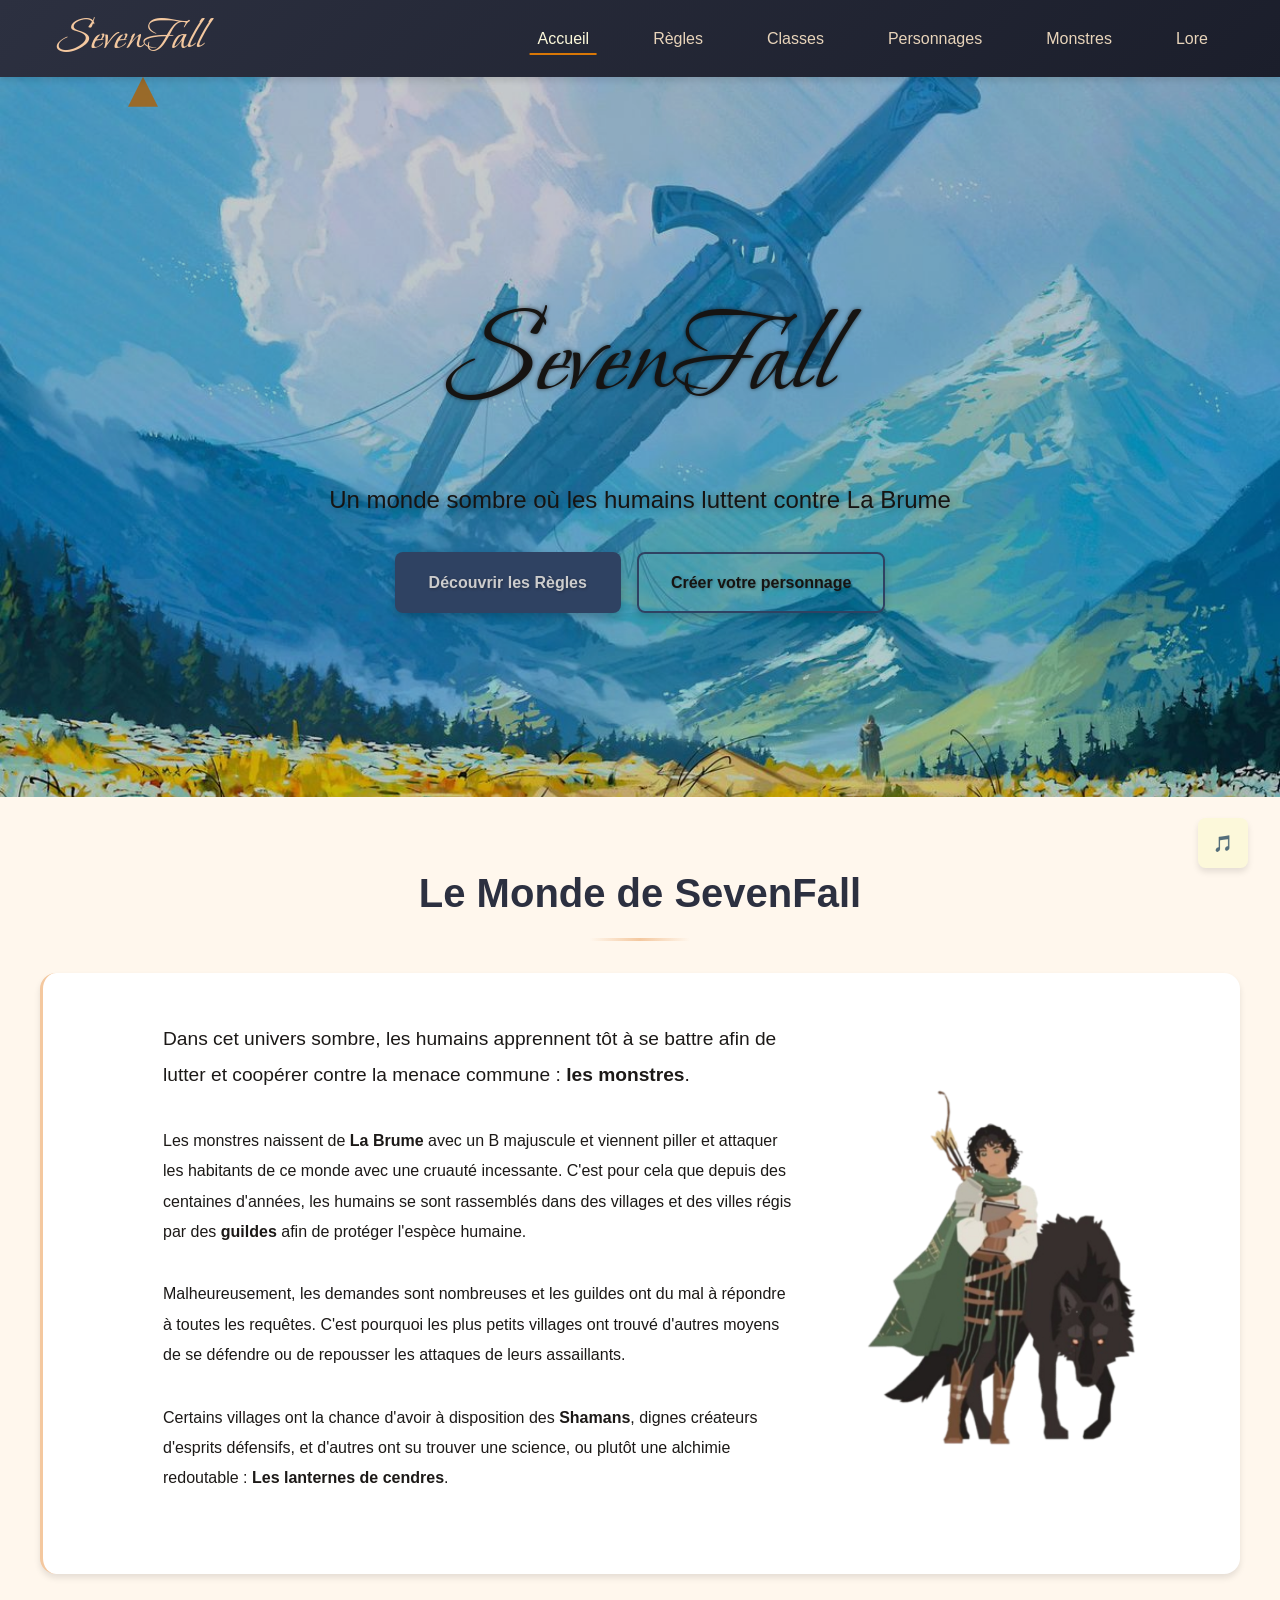
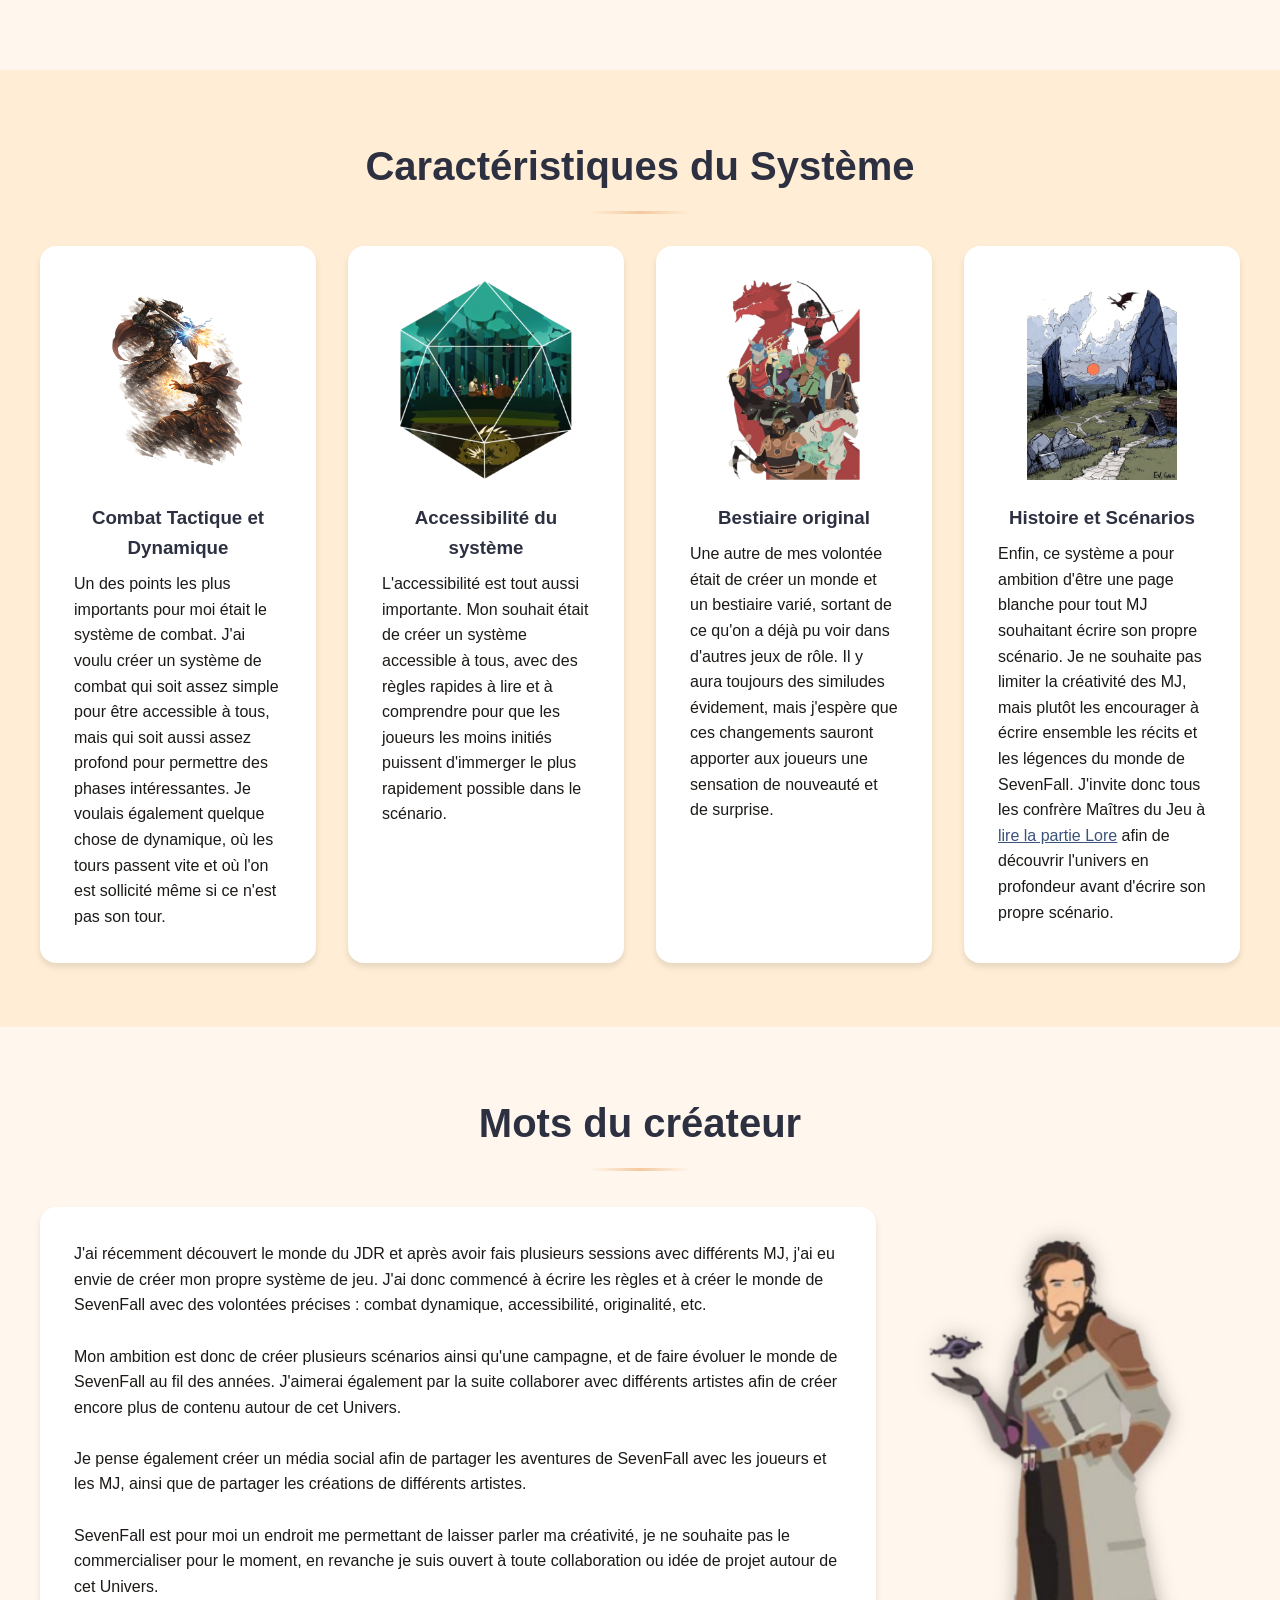
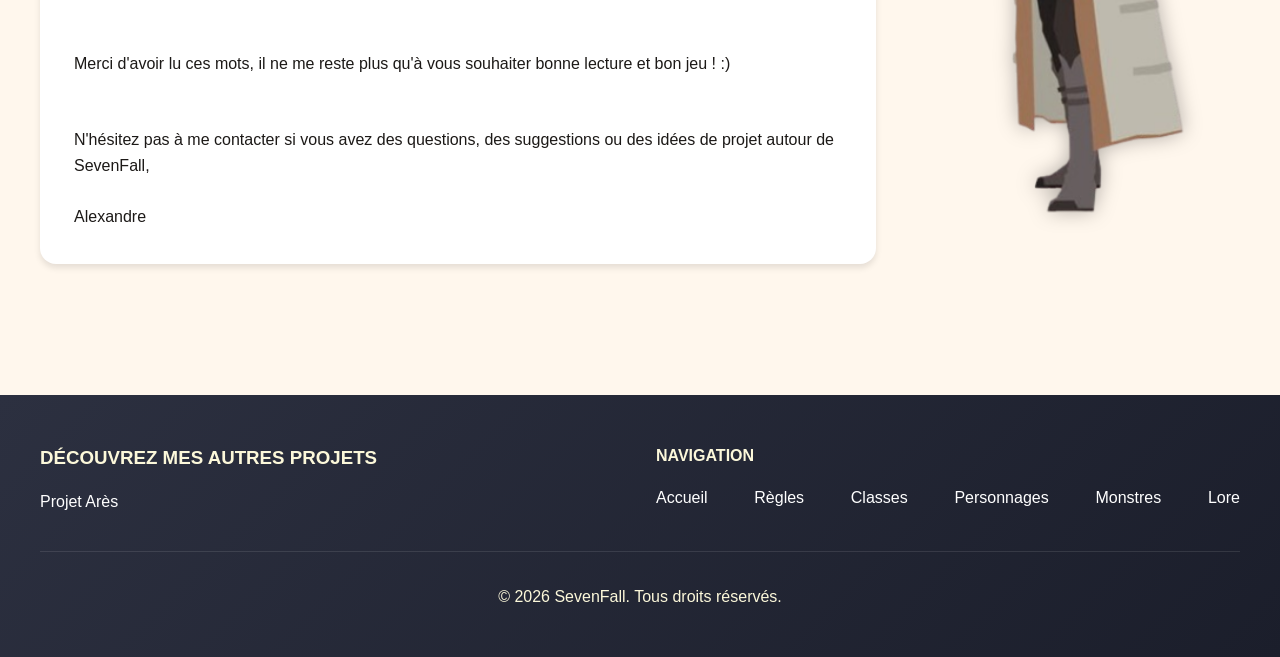
==== commit f3ba7d7e: "hot fix" ====
--- a/index.html
+++ b/index.html
@@ -135,7 +135,7 @@
             <h2 class="section-title">Mots du créateur</h2>
             <div class="features-grid">
                 <div class="flex-row">
-                    <div class="feature-card" style="width: 50%; margin: 0 auto;">
+                    <div class="feature-card">
                         <p>J'ai récemment découvert le monde du JDR et après avoir fais plusieurs sessions avec
                             différents MJ, j'ai eu envie de créer mon propre système de jeu. J'ai donc commencé à écrire
                             les règles et à créer le monde de SevenFall avec des volontées précises : combat dynamique,
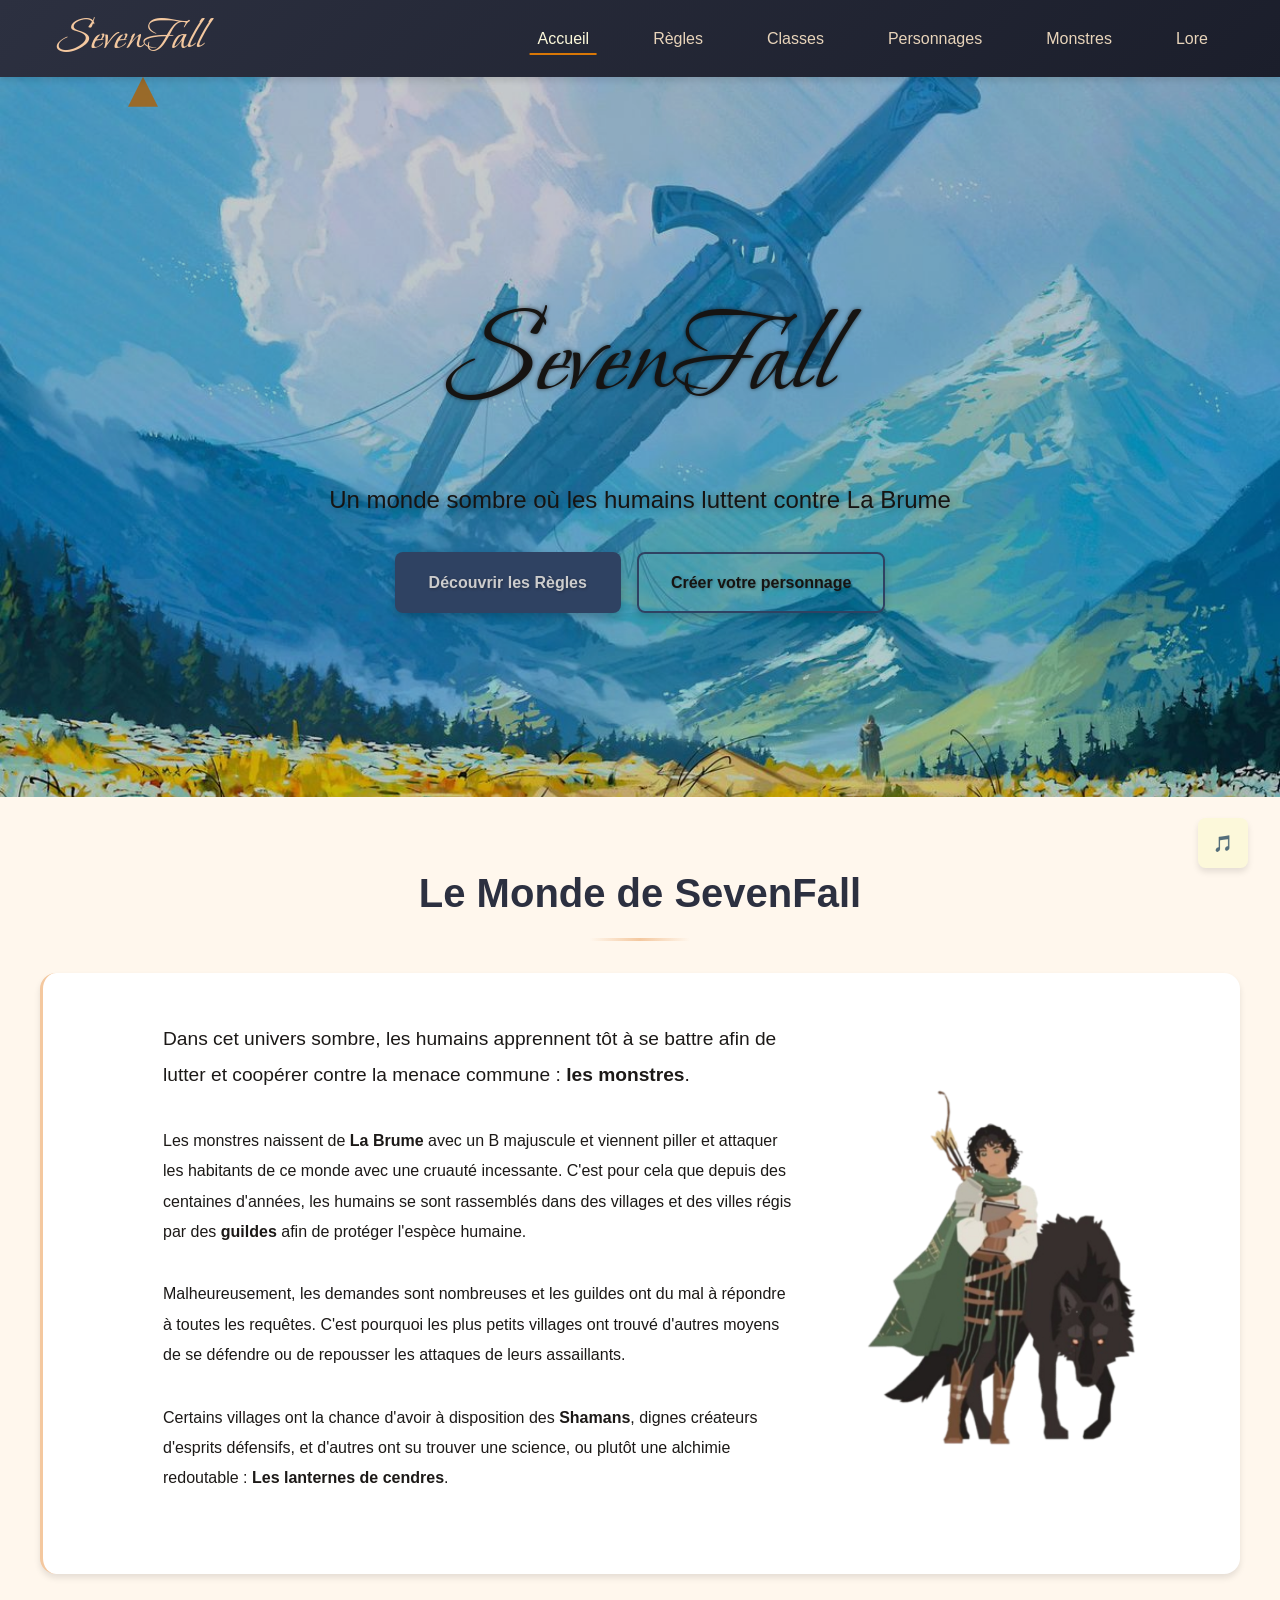
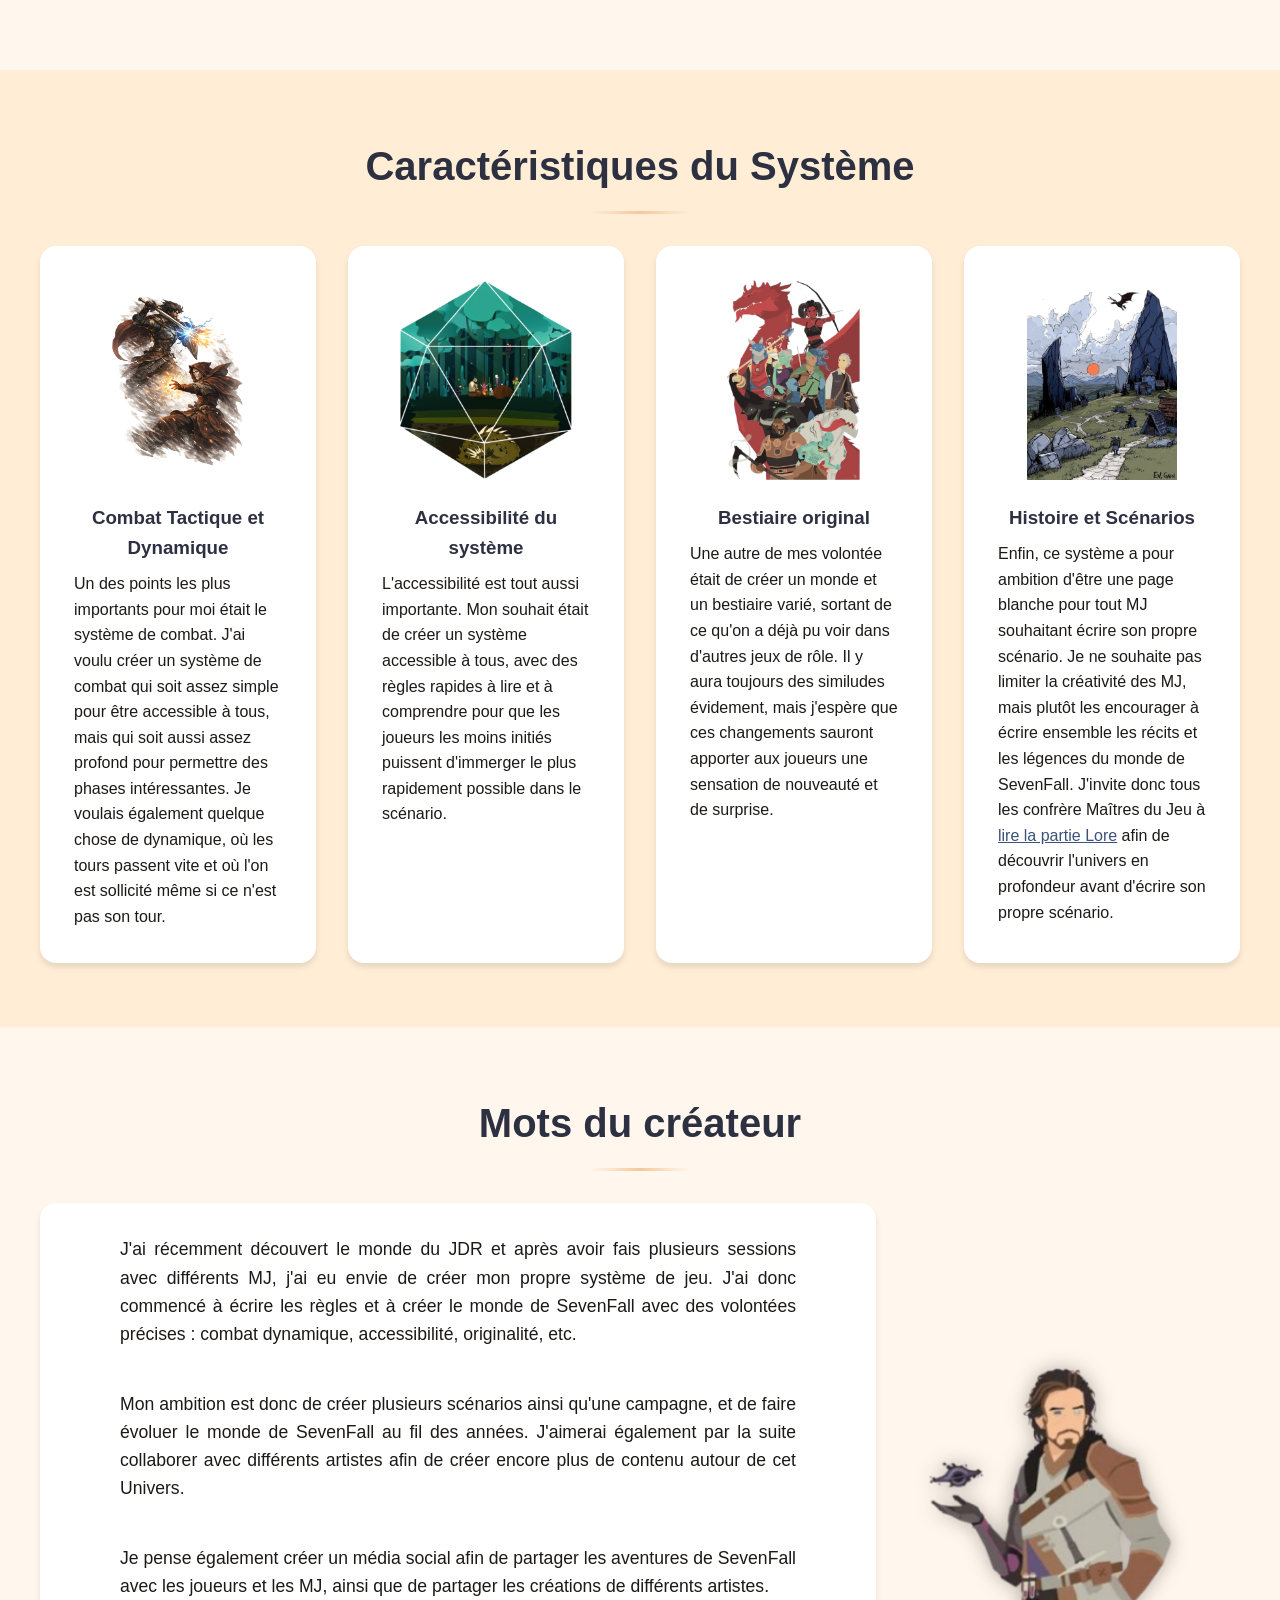
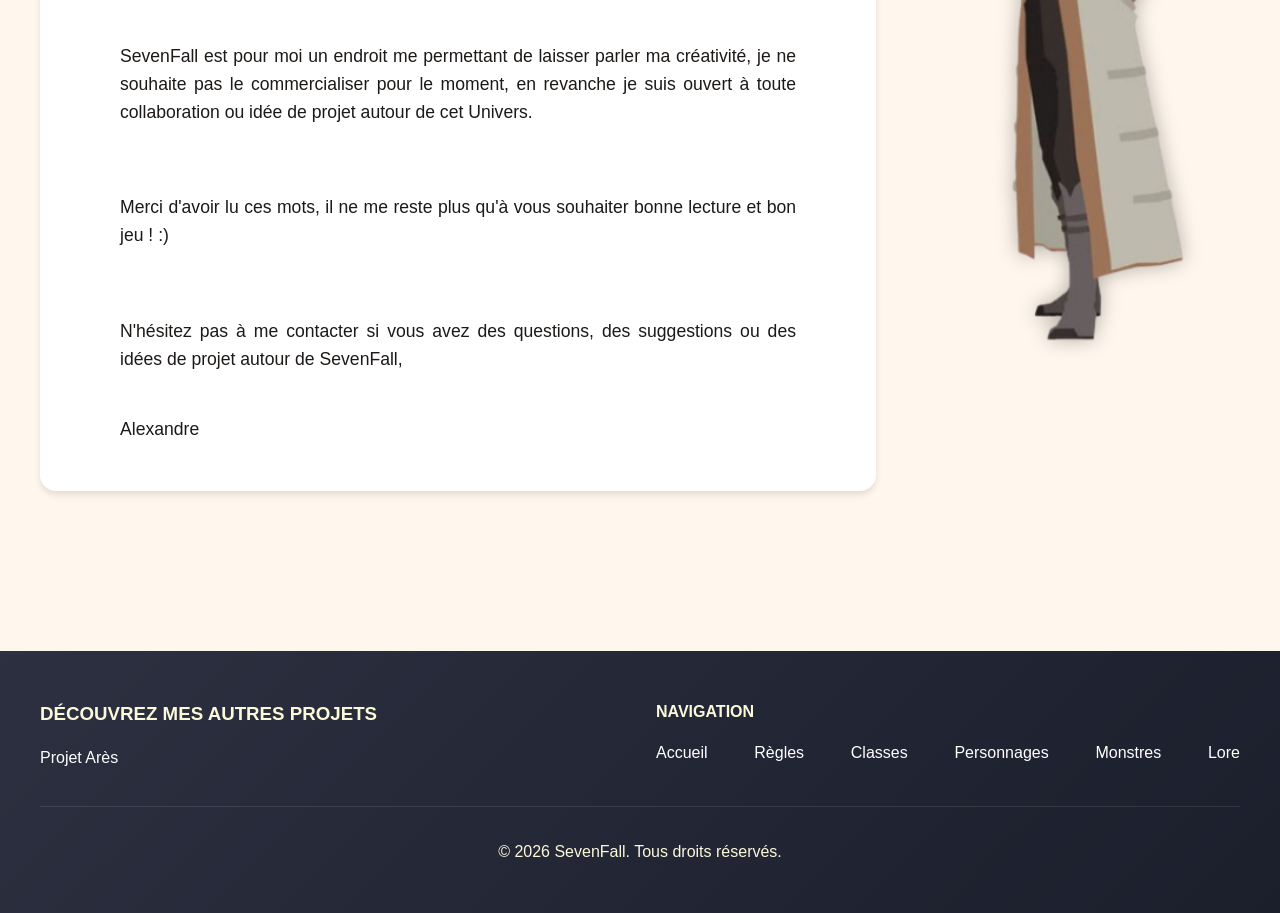
==== commit d814033d: "remove comments" ====
--- a/index.html
+++ b/index.html
@@ -135,7 +135,7 @@
             <h2 class="section-title">Mots du créateur</h2>
             <div class="features-grid">
                 <div class="flex-row">
-                    <div class="feature-card">
+                    <div class="content-card">
                         <p>J'ai récemment découvert le monde du JDR et après avoir fais plusieurs sessions avec
                             différents MJ, j'ai eu envie de créer mon propre système de jeu. J'ai donc commencé à écrire
                             les règles et à créer le monde de SevenFall avec des volontées précises : combat dynamique,
--- a/styles.css
+++ b/styles.css
@@ -30,60 +30,10 @@
     --color-text-light: #78716c;    
     --color-white: #ffffff;
 
-    /* Typographie */
-    /* --font-primary: Lato, sans-serif;
-    --font-secondary: Montserrat, sans-serif;
-    --font-tertiary: Text Gyre Termes, sans-serif; */
-    
-    /* OPTION 1 : Polices actuelles (moderne) */
-    /* --font-primary: Lato, sans-serif;
-    --font-secondary: Montserrat, sans-serif;
-    --font-tertiary: Text Gyre Termes, sans-serif; */
-    
-    /* OPTION 2 : Polices médiévales élégantes (Google Fonts) */
-    /* --font-primary: 'Cinzel', serif; 
-    --font-secondary: 'Crimson Text', serif;
-    --font-tertiary: 'Uncial Antiqua', cursive; */
-    
-    /* OPTION 3 : Polices fantastiques modernes */
-    /* --font-primary: 'MedievalSharp', cursive;
-    --font-secondary: 'EB Garamond', serif;
-    --font-tertiary: 'Cinzel Decorative', cursive; */
-    
-    /* OPTION 4 : Polices équilibrées médiéval/fantastique */
-    /* --font-primary: 'Playfair Display', serif;
-    --font-secondary: 'Source Serif Pro', serif;
-    --font-tertiary: 'Cinzel', serif; */
-    
-    /* OPTION 5 : Polices avec caractère fort */
-    /* --font-primary: 'Bodoni Moda', serif;
-    --font-secondary: 'Lora', serif;
-    --font-tertiary: 'Cormorant Garamond', serif; */
-    
-    /* OPTION 6 : Polices sobres et raffinées */
-    /* --font-primary: 'Libre Baskerville', serif;
-    --font-secondary: 'Merriweather', serif;
-    --font-tertiary: 'Cormorant', serif; */
-    
-    /* OPTION 7 : Polices avec vibe médiévale douce */
-    /* --font-primary: 'Alegreya', serif;
-    --font-secondary: 'Alegreya Sans', sans-serif;
-    --font-tertiary: 'Alegreya SC', serif; */
-    
-    /* OPTION 8 : Polices fantastiques discrètes */
-    /* --font-primary: 'Raleway', sans-serif;
-    --font-secondary: 'PT Serif', serif;
-    --font-tertiary: 'Dancing Script', cursive; */
-    
-    /* OPTION 9 : Polices avec caractère médiéval moderne */
+    /* Typography */
     --font-primary: 'Oswald', sans-serif;
     --font-secondary: 'Lato', sans-serif;
-    --font-tertiary: 'Playfair Display SC', serif;
-    
-    /* OPTION 10 : Polices équilibrées et professionnelles */
-    /* --font-primary: 'Roboto Slab', serif;
-    --font-secondary: 'Open Sans', sans-serif;
-    --font-tertiary: 'Roboto Condensed', sans-serif; */
+    --font-tertiary: 'Bonheur Royale', cursive;
     
     /* Espacements */
     --spacing-xs: 0.5rem;
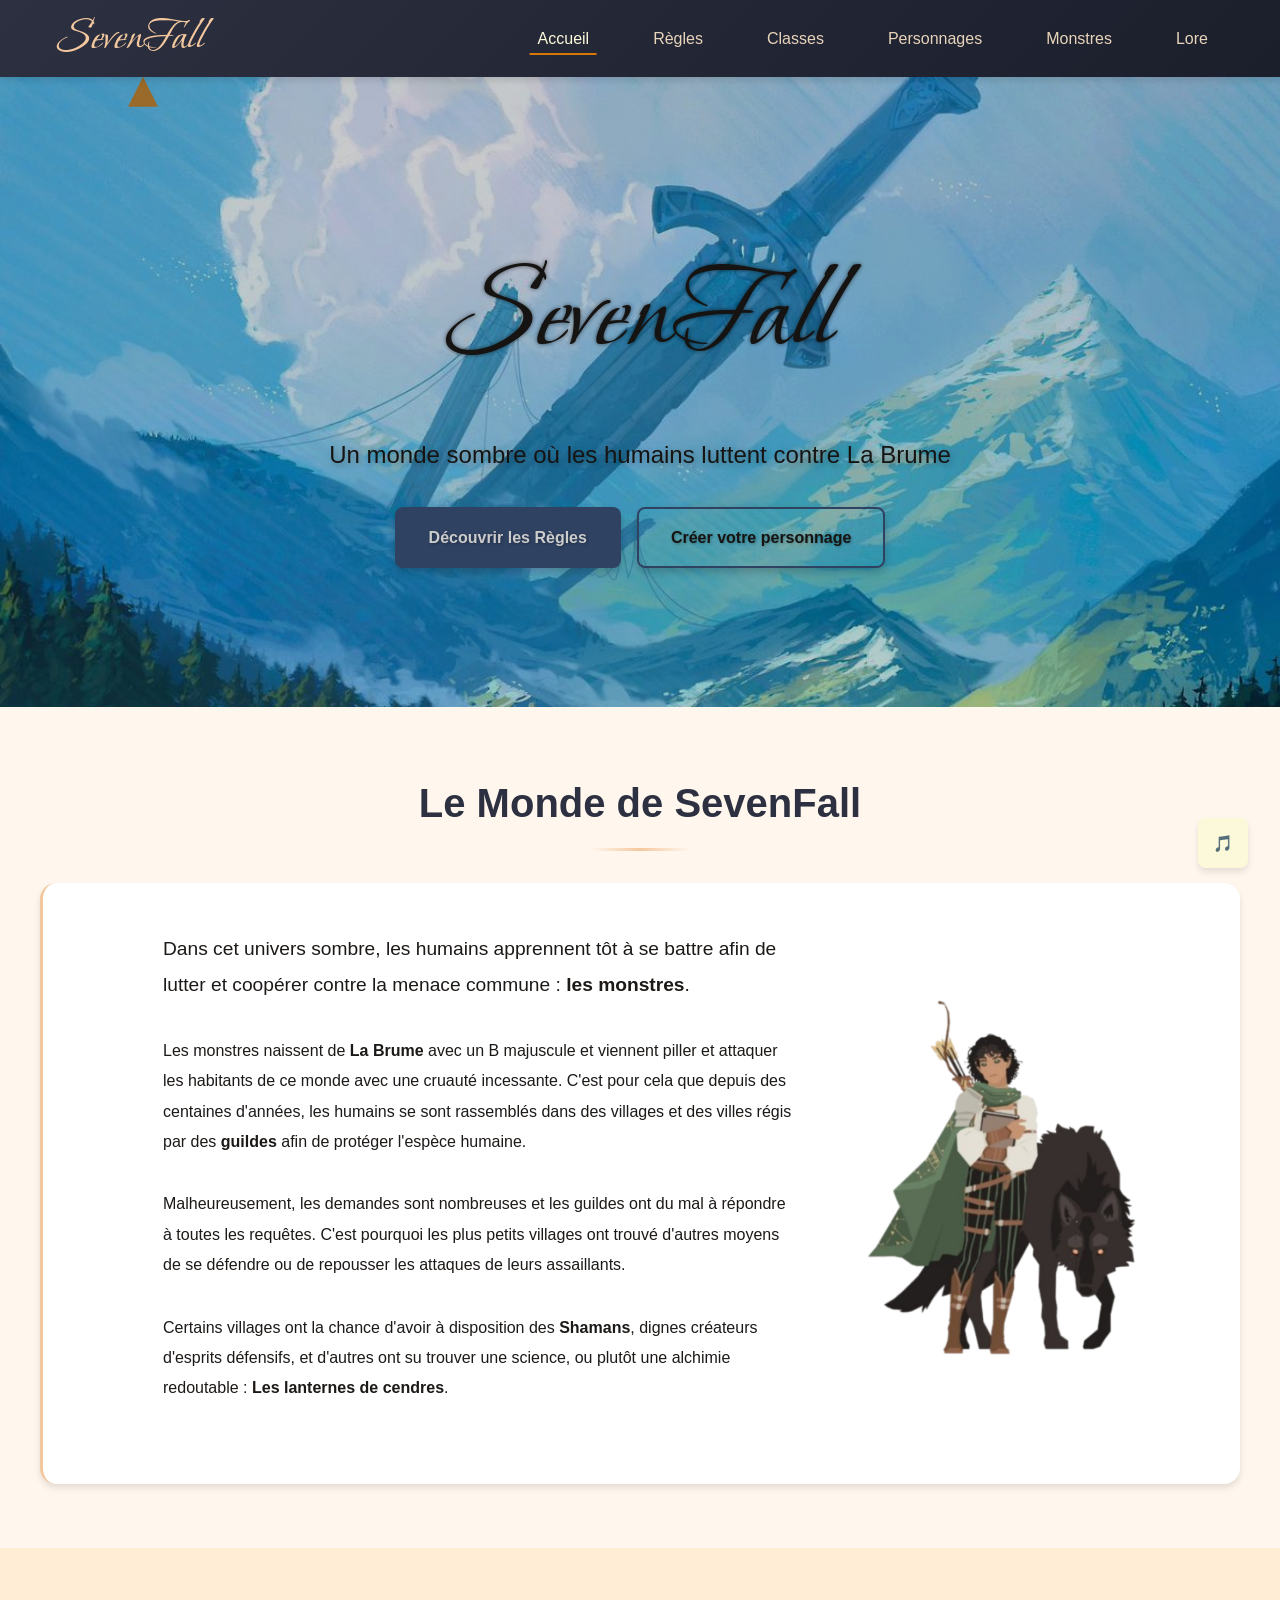
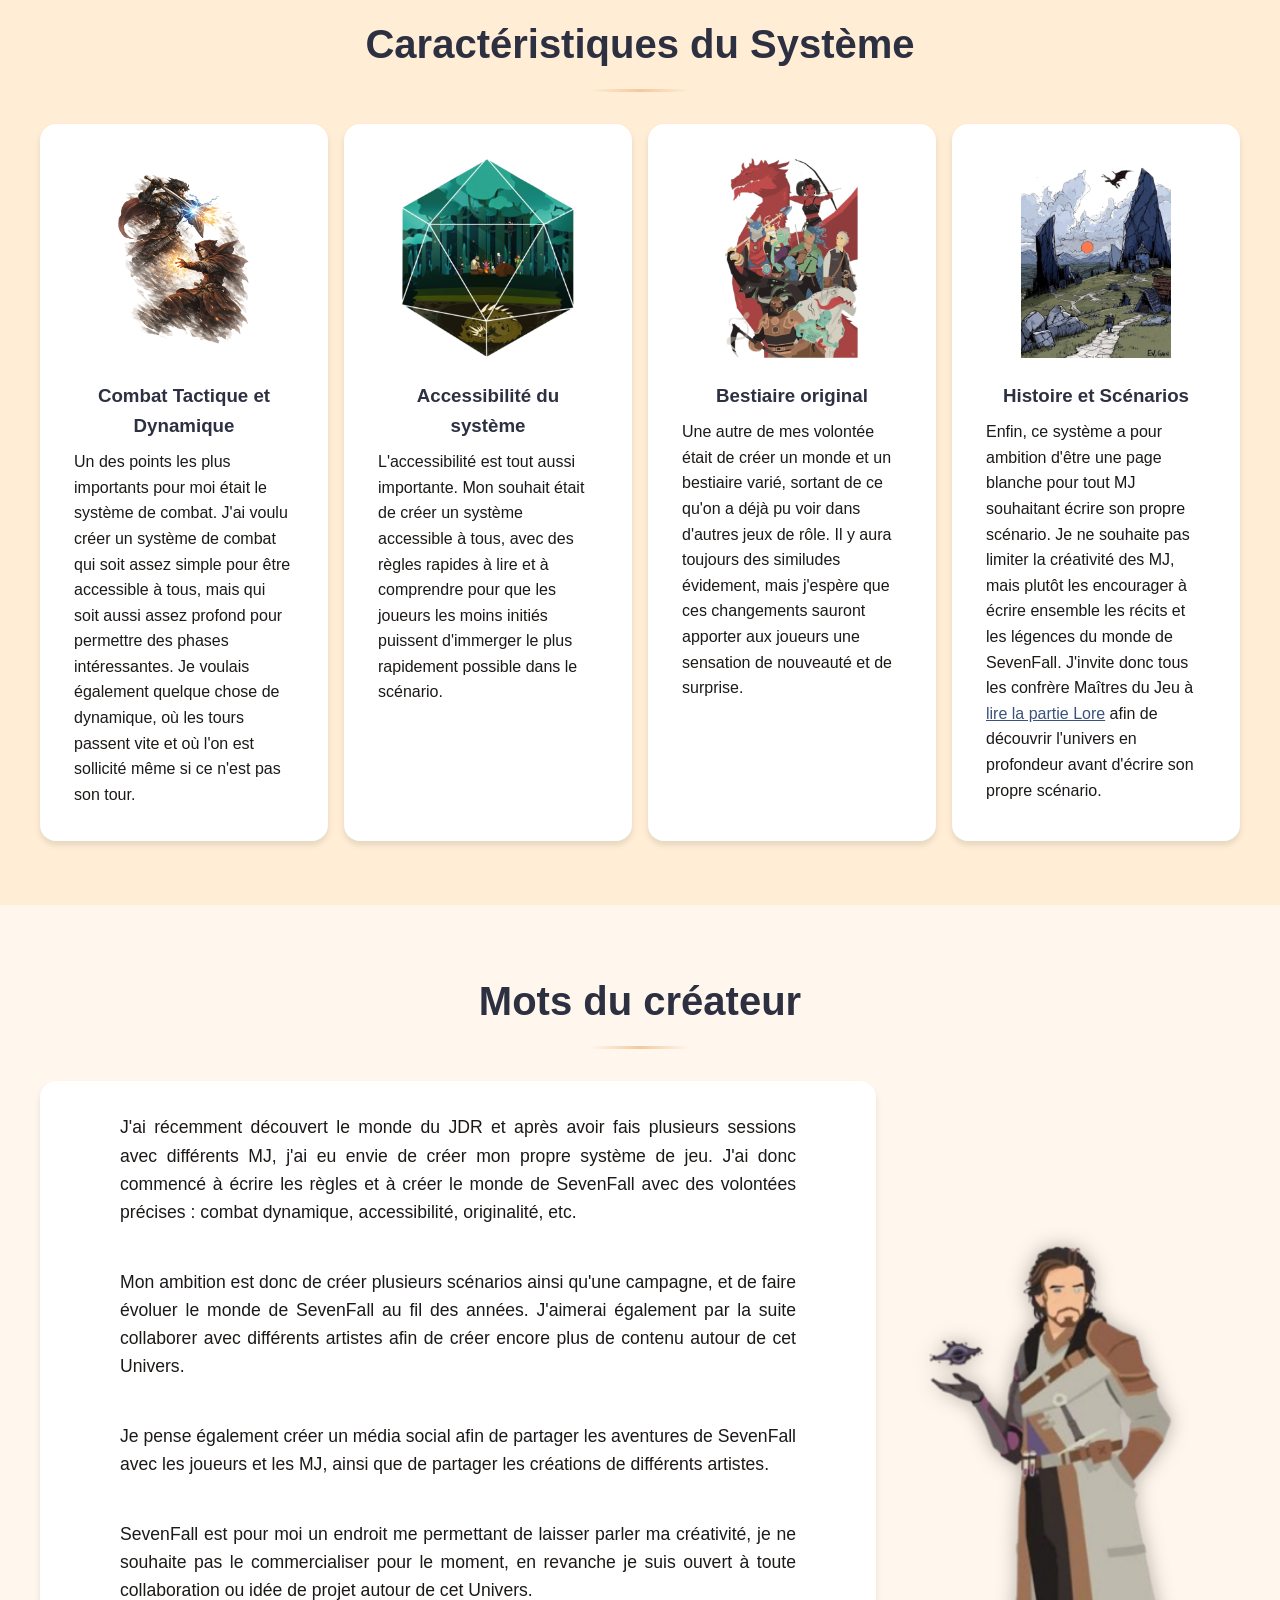
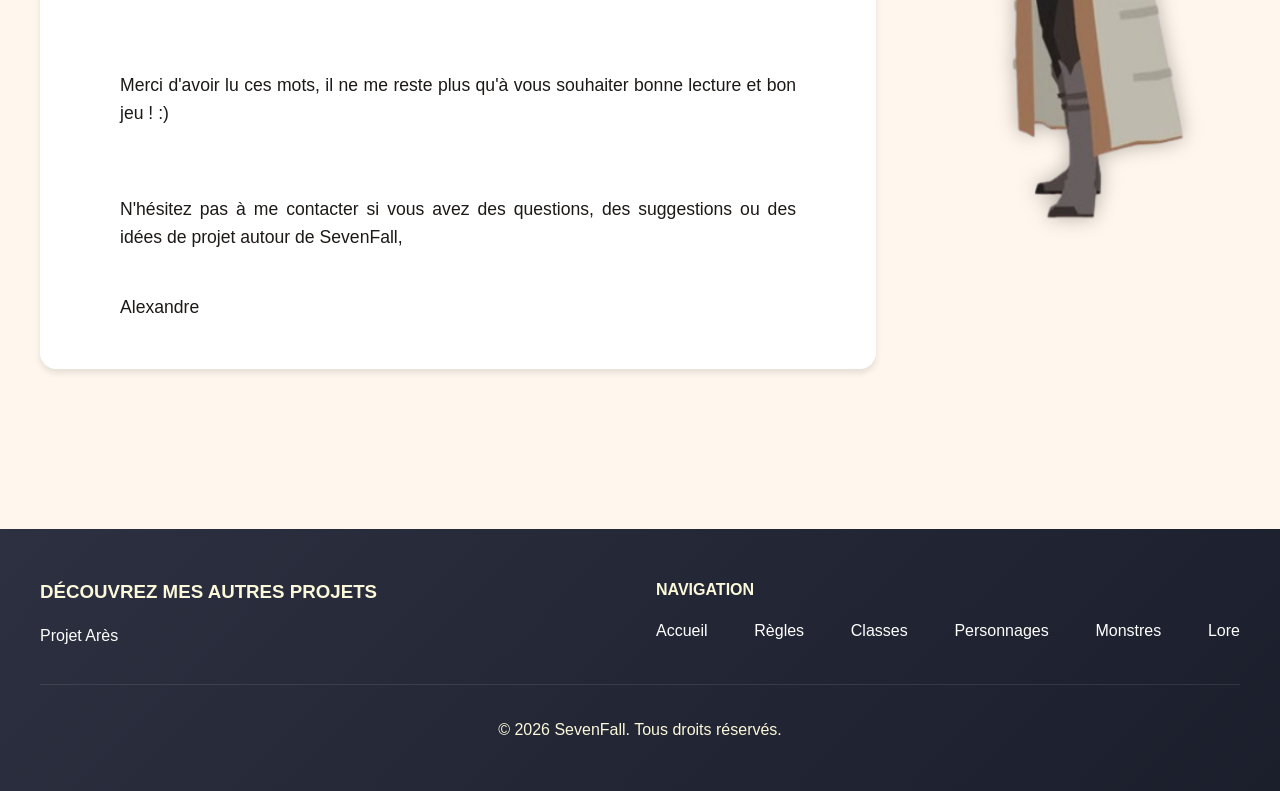
==== commit bf38cf09: "mobile UI fix" ====
--- a/index.html
+++ b/index.html
@@ -56,7 +56,7 @@
     <section class="section">
         <div class="container">
             <h2 class="section-title">Le Monde de SevenFall</h2>
-            <div class="content-card guide-card flex-row">
+            <div class="content-card guide-card flex-row" style="margin-bottom: 0 !important;">
                 <ol style="margin: 0 2rem; padding: 0; line-height: 1.9; list-style: none;">
                     <li
                         style="margin-bottom: var(--spacing-md); padding-left: 2.5rem; position: relative; font-size: 1.2rem;">
--- a/styles.css
+++ b/styles.css
@@ -227,7 +227,7 @@
    ============================================ */
 
 .hero {
-    min-height: 80vh;
+    min-height: 70vh;
     display: flex;
     align-items: center;
     justify-content: center;
@@ -502,7 +502,7 @@
 .features-grid {
     display: grid;
     grid-template-columns: repeat(auto-fit, minmax(250px, 1fr));
-    gap: var(--spacing-md);
+    gap: var(--spacing-sm);
     margin-top: var(--spacing-md);
 }
 
@@ -929,9 +929,21 @@
     }
 }
 
+@media (max-width: 768px) and (prefers-reduced-motion: reduce) {
+    .nav-menu {
+        transition: none;
+    }
+}
+
 @media (max-width: 480px) {
+
+    .btn-secondary {
+        background: var(--color-white);
+        color: var(--color-dark);
+    }
+
     .hero-title {
-        font-size: 2rem;
+        font-size: 4rem;
     }
 
     .section {
@@ -948,6 +960,21 @@
         margin-right: 0.5rem;
     }
 
+    .content-card p {
+        text-align: left;
+    }
+
+    .guide-card {
+        padding: 0 !important;
+    }
+
+    .guide-card li {
+        margin: 2rem 0 !important;
+        padding: 0 !important;
+        font-size: 1rem;
+        text-align: justify;
+    }
+
     .guide-card {
         padding: var(--spacing-md);
     }
@@ -983,12 +1010,6 @@
     .nav-menu .nav-link {
         padding: var(--spacing-sm) var(--spacing-md);
         font-size: 1.05rem;
-    }
-}
-
-@media (max-width: 768px) and (prefers-reduced-motion: reduce) {
-    .nav-menu {
-        transition: none;
     }
 }
 
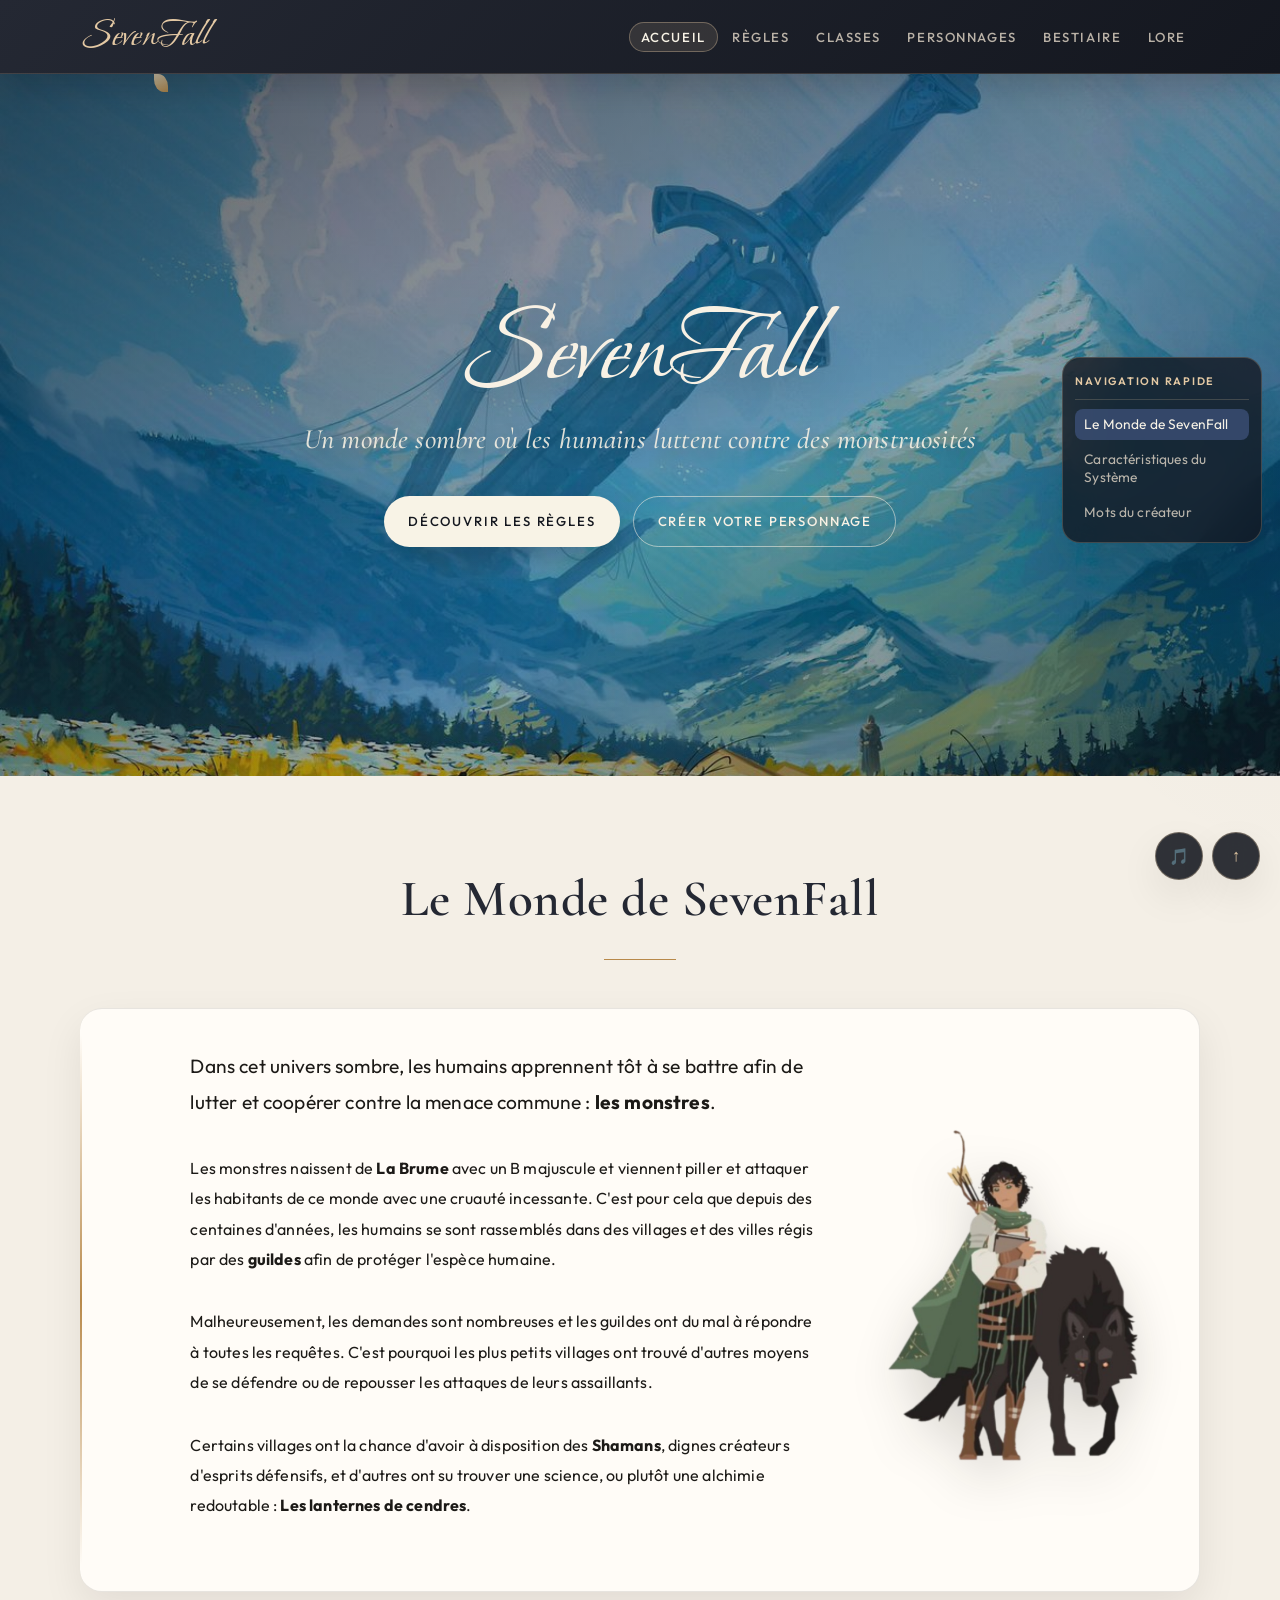
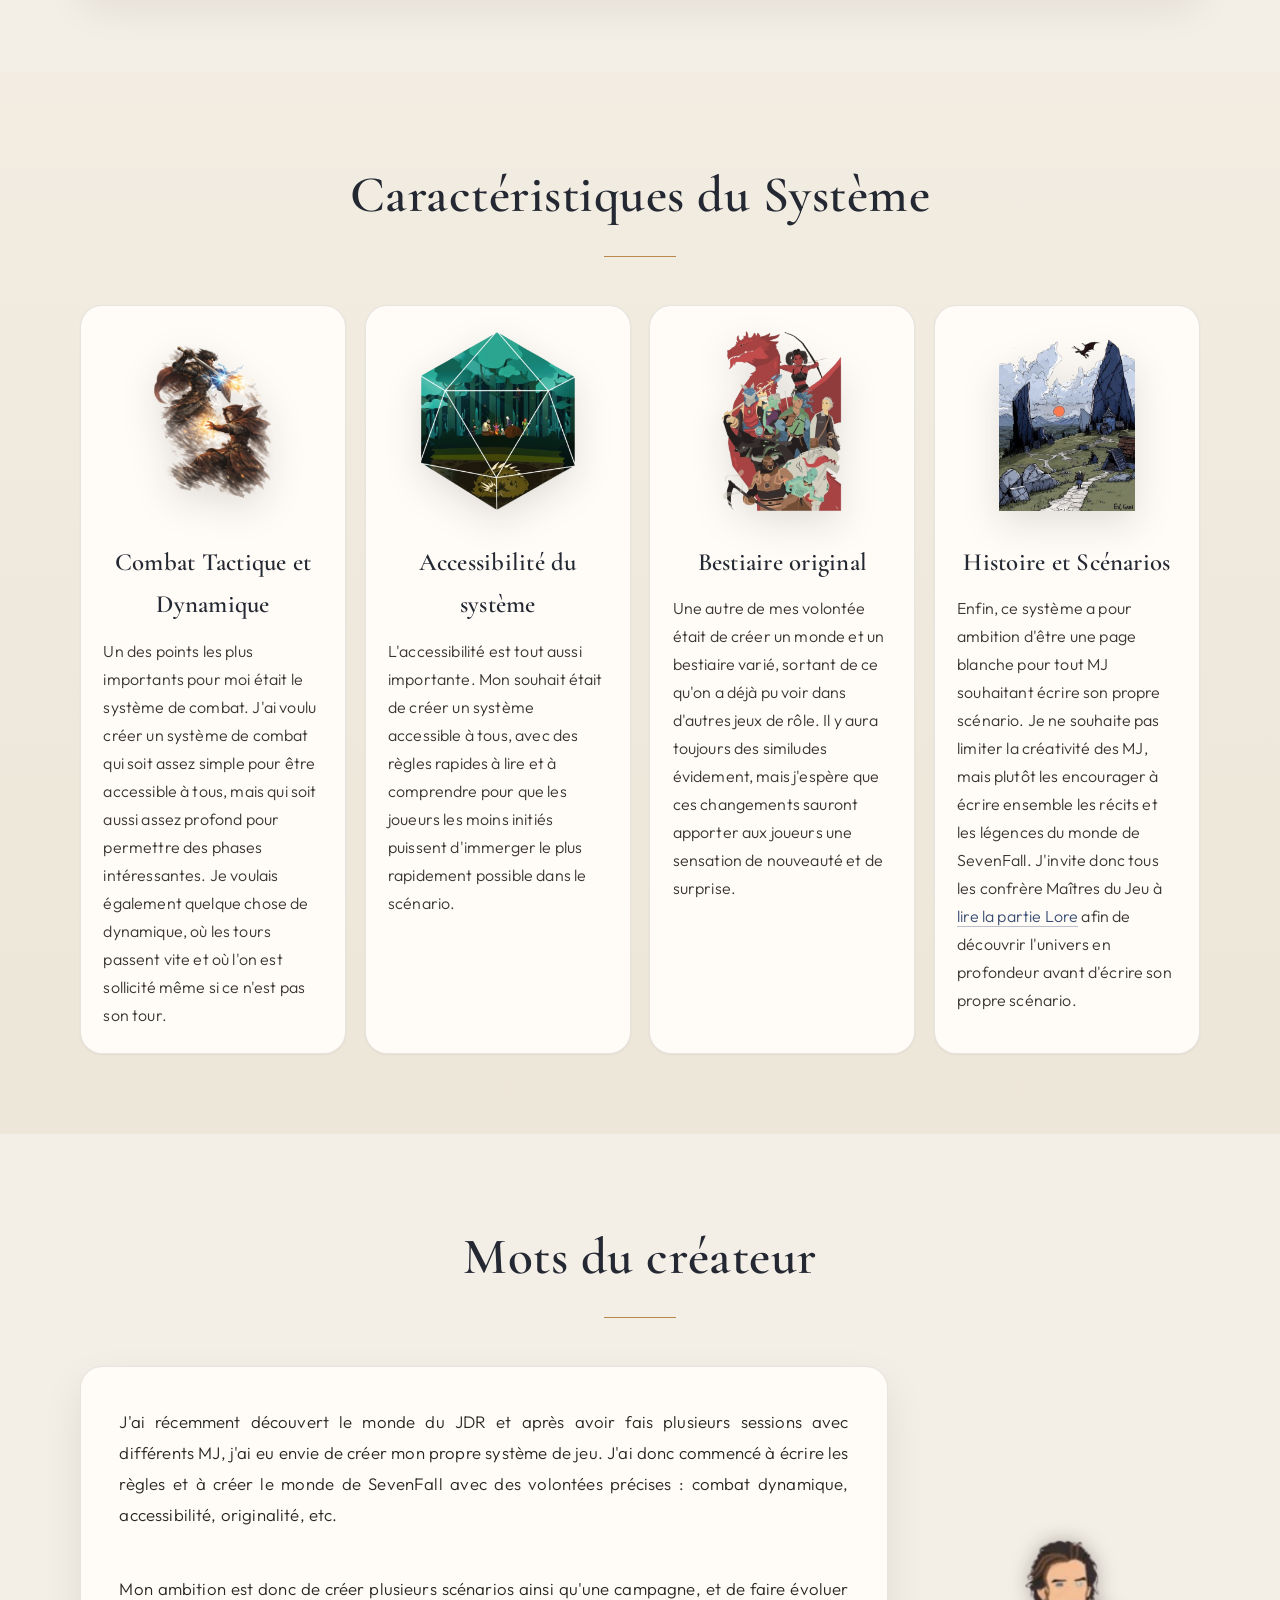
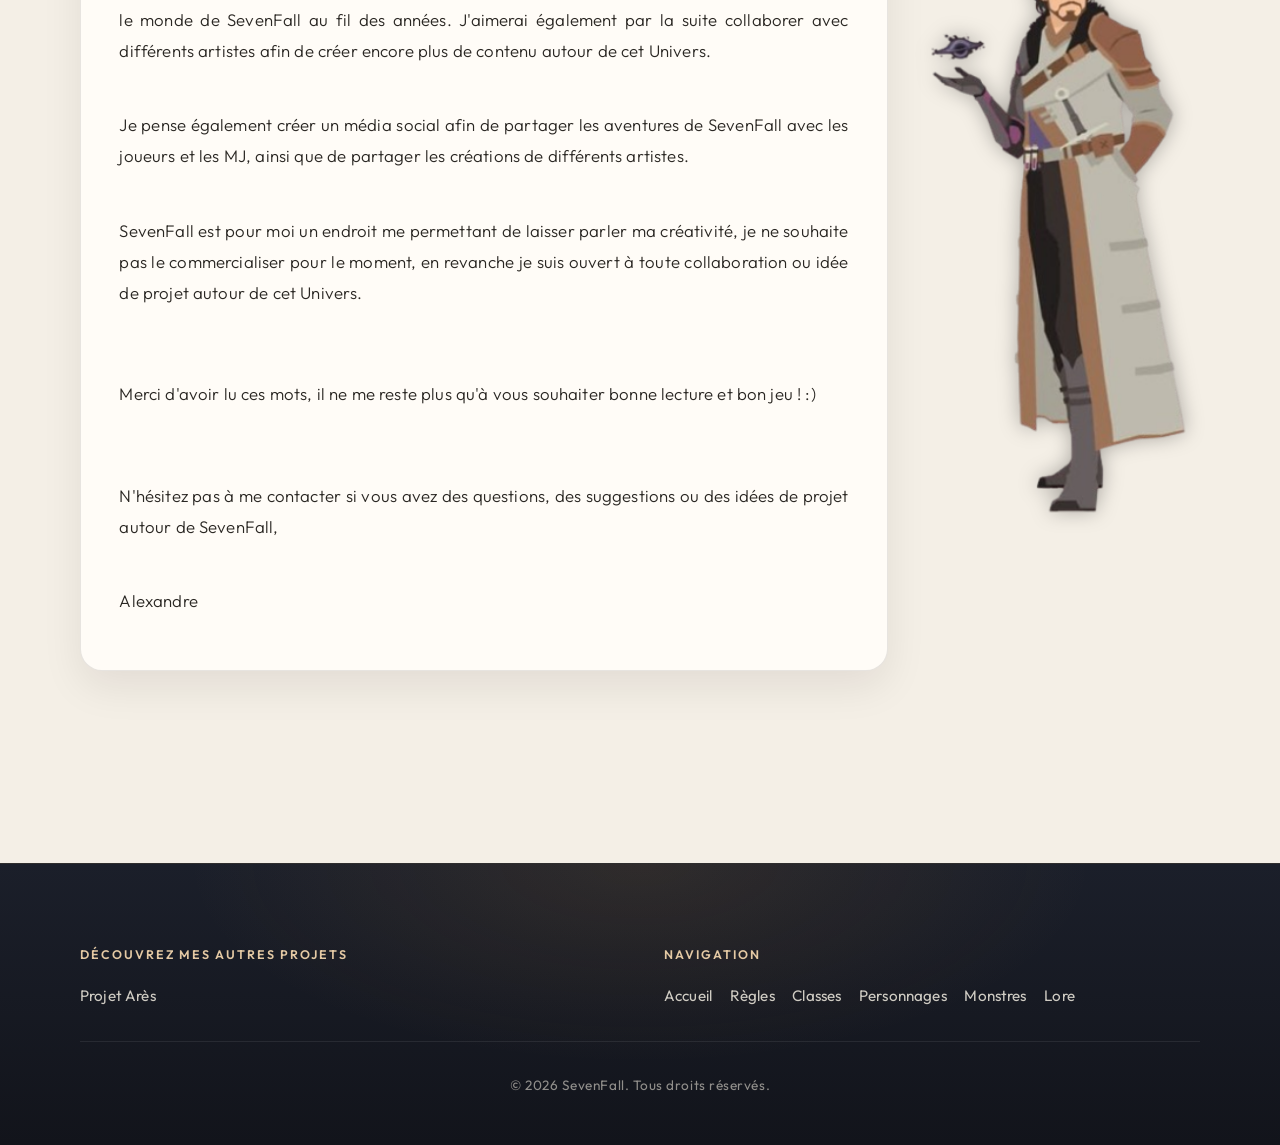
==== commit 81c747d3: "Modify CSS variables for premium edition and enhance styling elements." ====
--- a/index.html
+++ b/index.html
@@ -8,7 +8,7 @@
     <link rel="icon" type="image/svg+xml" href="favicon.svg">
     <link rel="preconnect" href="https://fonts.googleapis.com">
     <link rel="preconnect" href="https://fonts.gstatic.com" crossorigin>
-    <link href="https://fonts.googleapis.com/css2?family=Bonheur+Royale&family=Cherish&display=swap" rel="stylesheet">
+    <link href="https://fonts.googleapis.com/css2?family=Bonheur+Royale&family=Cormorant+Garamond:ital,wght@0,500;0,600;0,700;1,500&family=Outfit:wght@300;400;500;600;700&display=swap" rel="stylesheet">
     <link rel="stylesheet" href="styles.css">
 </head>
 
@@ -27,7 +27,7 @@
                 <li><a href="regles.html" class="nav-link">Règles</a></li>
                 <li><a href="classes.html" class="nav-link">Classes</a></li>
                 <li><a href="personnages.html" class="nav-link">Personnages</a></li>
-                <li><a href="monstres.html" class="nav-link">Monstres</a></li>
+                <li><a href="monstres.html" class="nav-link">Bestiaire</a></li>
                 <li><a href="lore.html" class="nav-link">Lore</a></li>
                 <!-- <li><a href="scenarios.html" class="nav-link">Scénarios</a></li> -->
             </ul>
@@ -38,7 +38,7 @@
     <section class="hero">
         <div class="hero-content">
             <h1 class="hero-title fade-in">SevenFall</h1>
-            <p class="hero-subtitle fade-in-delay">Un monde sombre où les humains luttent contre La Brume</p>
+            <p class="hero-subtitle fade-in-delay">Un monde sombre où les humains luttent contre des monstruosités</p>
             <div class="hero-buttons fade-in-delay-2">
                 <a href="regles.html" class="btn btn-primary">Découvrir les Règles</a>
                 <a href="personnages.html" class="btn btn-secondary">Créer votre personnage</a>
--- a/styles.css
+++ b/styles.css
@@ -1,58 +1,41 @@
 /* ============================================
-   VARIABLES CSS - PALETTE AUTOMNALE
+   VARIABLES — ÉDITION PREMIUM
    ============================================ */
 
 :root {
-    /* Palette Automnale Principale */
-
-    /* --color-primary: #d97706;        
-    --color-secondary: #ea580c;     
-    --color-accent: #f97316;        
-    --color-dark: #78350f;          
-    --color-darker: #451a03;        
-    --color-light: #fed7aa;         
-    --color-bg: #fff7ed;            
-    --color-bg-alt: #ffedd5;        
-    --color-text: #1c1917;          
-    --color-text-light: #78716c;    
-    --color-white: #ffffff; */
-
-    --color-primary: #F4C89F;        
-    --color-secondary: #E8D4BA;
-    --color-tertiary: #d97706;
-    --color-accent: #3B527A;        
-    --color-dark: #2C3040;          
-    --color-darker: #1b1e2b;        
-    --color-light: #FCF8DA;         
-    --color-bg: #fff7ed;            
-    --color-bg-alt: #ffedd5;        
-    --color-text: #1c1917;          
-    --color-text-light: #78716c;    
-    --color-white: #ffffff;
-
-    /* Typography */
-    --font-primary: 'Oswald', sans-serif;
-    --font-secondary: 'Lato', sans-serif;
-    --font-tertiary: 'Bonheur Royale', cursive;
-    
-    /* Espacements */
+    --color-primary: #e4c9a4;
+    --color-secondary: #d8c4ae;
+    --color-tertiary: #c4893a;
+    --color-accent: #3a4d72;
+    --color-dark: #242833;
+    --color-darker: #14171f;
+    --color-light: #f8f3e6;
+    --color-bg: #f4efe6;
+    --color-bg-alt: #ebe4d6;
+    --color-text: #1c1a17;
+    --color-text-light: #6d665e;
+    --color-white: #fffcf7;
+    --color-line: rgba(28, 26, 23, 0.1);
+    --color-gold: #b8894a;
+
+    --font-primary: "Cormorant Garamond", "Times New Roman", serif;
+    --font-secondary: "Outfit", system-ui, sans-serif;
+    --font-tertiary: "Bonheur Royale", cursive;
+
     --spacing-xs: 0.5rem;
     --spacing-sm: 1rem;
     --spacing-md: 2rem;
     --spacing-lg: 3rem;
-    --spacing-xl: 4rem;
-    
-    /* Bordures */
-    --border-radius: 8px;
-    --border-radius-lg: 16px;
-    
-    /* Ombres */
-    --shadow-sm: 0 2px 4px rgba(0, 0, 0, 0.1);
-    --shadow-md: 0 4px 6px rgba(0, 0, 0, 0.1);
-    --shadow-lg: 0 10px 15px rgba(0, 0, 0, 0.2);
-    
-    /* Transitions */
-    --transition: all 0.3s ease;
+    --spacing-xl: 5rem;
+
+    --border-radius: 12px;
+    --border-radius-lg: 22px;
+
+    --shadow-sm: 0 1px 2px rgba(20, 18, 14, 0.05);
+    --shadow-md: 0 16px 40px rgba(20, 18, 14, 0.08);
+    --shadow-lg: 0 28px 60px rgba(20, 18, 14, 0.14);
+
+    --transition: 0.28s cubic-bezier(0.22, 1, 0.36, 1);
 }
 
 /* ============================================
@@ -71,19 +54,27 @@
 
 body {
     font-family: var(--font-secondary);
+    font-weight: 400;
     color: var(--color-text);
     background-color: var(--color-bg);
-    line-height: 1.6;
+    background-image:
+        radial-gradient(ellipse 80% 50% at 0% -10%, rgba(196, 137, 58, 0.08), transparent 55%),
+        radial-gradient(ellipse 60% 40% at 100% 0%, rgba(58, 77, 114, 0.06), transparent 50%);
+    line-height: 1.7;
+    letter-spacing: 0.01em;
     overflow-x: hidden;
 }
 
-/* Empêche le débordement horizontal des médias (sauf curseurs data-URI, etc.) */
+::selection {
+    background: rgba(184, 137, 74, 0.28);
+    color: var(--color-darker);
+}
+
 img {
     max-width: 100%;
     height: auto;
 }
 
-/* Illustrations pleine largeur contrainte — les styles inline height restent gérés en responsive */
 img.hero-characters {
     max-width: 100%;
     height: auto;
@@ -95,32 +86,23 @@
     max-width: 100%;
     width: auto !important;
     height: auto !important;
-    max-height: 200px;
+    max-height: 180px;
     object-fit: contain;
     margin-left: auto;
     margin-right: auto;
-}
-
-/* ============================================
-   CURSEUR PERSONNALISÉ
-   ============================================ */
-
-/* OPTION 4 : Étoile/Éclat (couleur #d97706) */
-/* body {
-    cursor: url('data:image/svg+xml;utf8,<svg xmlns="http://www.w3.org/2000/svg" width="24" height="24" viewBox="0 0 24 24"><path fill="%23d97706" d="M12 2l2 6 6 2-6 2-2 6-2-6-6-2 6-2z"/><circle cx="12" cy="12" r="1.5" fill="%23d97706"/></svg>') 12 12, auto;
+    filter: drop-shadow(0 12px 18px rgba(20, 18, 14, 0.12));
+}
+
+/* ============================================
+   CURSEUR
+   ============================================ */
+
+body {
+    cursor: url('data:image/svg+xml;utf8,<svg xmlns="http://www.w3.org/2000/svg" width="24" height="24" viewBox="0 0 24 24"><circle cx="12" cy="12" r="7" fill="none" stroke="%2314171f" stroke-width="1.5"/><circle cx="12" cy="12" r="2" fill="%2314171f"/></svg>') 12 12, auto;
 }
 
 a, button, .btn {
-    cursor: url('data:image/svg+xml;utf8,<svg xmlns="http://www.w3.org/2000/svg" width="24" height="24" viewBox="0 0 24 24"><path fill="%23ea580c" d="M12 2l2 6 6 2-6 2-2 6-2-6-6-2 6-2z"/><circle cx="12" cy="12" r="1.5" fill="%23ea580c"/></svg>') 12 12, pointer;
-} */
-
-/* OPTION 9 : Cercle avec point central (couleur #1b1e2b) */
-body {
-    cursor: url('data:image/svg+xml;utf8,<svg xmlns="http://www.w3.org/2000/svg" width="24" height="24" viewBox="0 0 24 24"><circle cx="12" cy="12" r="8" fill="none" stroke="%231b1e2b" stroke-width="2"/><circle cx="12" cy="12" r="3" fill="%231b1e2b"/></svg>') 12 12, auto;
-}
-
-a, button, .btn {
-    cursor: url('data:image/svg+xml;utf8,<svg xmlns="http://www.w3.org/2000/svg" width="24" height="24" viewBox="0 0 24 24"><circle cx="12" cy="12" r="8" fill="none" stroke="%23d97706" stroke-width="2"/><circle cx="12" cy="12" r="3" fill="%23d97706"/></svg>') 12 12, pointer;
+    cursor: url('data:image/svg+xml;utf8,<svg xmlns="http://www.w3.org/2000/svg" width="24" height="24" viewBox="0 0 24 24"><circle cx="12" cy="12" r="7" fill="none" stroke="%23b8894a" stroke-width="1.5"/><circle cx="12" cy="12" r="2" fill="%23b8894a"/></svg>') 12 12, pointer;
 }
 
 /* ============================================
@@ -128,85 +110,80 @@
    ============================================ */
 
 .navbar {
-    background: linear-gradient(135deg, var(--color-dark) 0%, var(--color-darker) 100%);
     position: sticky;
     top: 0;
     z-index: 1100;
-    box-shadow: var(--shadow-md);
-    min-height: 3.75rem;
+    min-height: 4.25rem;
+    background: linear-gradient(135deg, var(--color-dark) 0%, var(--color-darker) 100%);
+    border-bottom: 1px solid rgba(228, 201, 164, 0.16);
+    box-shadow: 0 10px 30px rgba(10, 12, 18, 0.18);
+    backdrop-filter: blur(18px);
+    -webkit-backdrop-filter: blur(18px);
 }
 
 .nav-container {
-    max-width: 1200px;
+    max-width: 1180px;
     margin: 0 auto;
-    padding: 0 var(--spacing-sm);
+    padding: 1rem var(--spacing-md);
     display: flex;
     justify-content: space-between;
     align-items: center;
+    gap: var(--spacing-md);
 }
 
 .nav-logo {
-    font-family: "Bonheur Royale", cursive;
+    font-family: var(--font-tertiary);
     font-weight: 400;
-    font-style: normal;
-    font-size: 3rem;
+    font-size: 2.55rem;
+    line-height: 1;
     color: var(--color-primary);
     text-decoration: none;
     transition: var(--transition);
 }
 
 .nav-logo:hover {
-    color: var(--color-tertiary);
-    transform: scale(1.05);
+    color: #fff6e8;
 }
 
 .nav-menu {
     display: flex;
     list-style: none;
-    gap: var(--spacing-md);
+    gap: 0.15rem;
+    align-items: center;
 }
 
 .nav-link {
-    color: var(--color-secondary);
+    color: rgba(232, 220, 204, 0.78);
     text-decoration: none;
-    padding: var(--spacing-xs) var(--spacing-sm);
-    border-radius: var(--border-radius);
+    padding: 0.45rem 0.75rem;
+    border-radius: 999px;
+    font-size: 0.82rem;
+    font-weight: 500;
+    letter-spacing: 0.12em;
+    text-transform: uppercase;
     transition: var(--transition);
-    position: relative;
-}
-
-.nav-link::after {
-    content: '';
-    position: absolute;
-    bottom: 0;
-    left: 50%;
-    width: 0;
-    height: 2px;
-    background: var(--color-tertiary);
-    transition: var(--transition);
-    transform: translateX(-50%);
-}
-
-.nav-link:hover::after,
-.nav-link.active::after {
-    width: 80%;
 }
 
 .nav-link:hover,
 .nav-link.active {
     color: var(--color-light);
+    background: rgba(228, 201, 164, 0.12);
+}
+
+.nav-link.active {
+    box-shadow: inset 0 0 0 1px rgba(228, 201, 164, 0.35);
 }
 
 .nav-toggle {
     display: none;
     flex-direction: column;
     background: transparent;
-    border: none;
+    border: 1px solid rgba(228, 201, 164, 0.25);
     cursor: pointer;
-    gap: 4px;
+    gap: 5px;
     z-index: 1200;
-    padding: var(--spacing-xs);
-    border-radius: var(--border-radius);
+    padding: 0.55rem 0.5rem;
+    border-radius: 10px;
     transition: var(--transition);
 }
 
@@ -215,60 +192,73 @@
 }
 
 .nav-toggle span {
-    width: 25px;
-    height: 3px;
-    background: var(--color-accent);
+    width: 22px;
+    height: 1.5px;
+    background: var(--color-primary);
     transition: var(--transition);
     border-radius: 2px;
 }
 
 /* ============================================
-   HERO SECTION
+   HERO
    ============================================ */
 
 .hero {
-    min-height: 70vh;
+    min-height: 78vh;
     display: flex;
     align-items: center;
     justify-content: center;
     position: relative;
-    background-image: url('./assets/images/background3.jpg');
+    isolation: isolate;
+    background-image: url("./assets/images/background3.jpg");
     background-size: cover;
     background-position: center;
     background-repeat: no-repeat;
     background-attachment: fixed;
-    filter: brightness(0.8);
-    /* background: linear-gradient(135deg, var(--color-bg) 0%, var(--color-bg-alt) 100%); */
     overflow: hidden;
     padding: var(--spacing-xl) var(--spacing-sm);
+}
+
+.hero::before {
+    content: "";
+    position: absolute;
+    inset: 0;
+    z-index: 0;
+    background:
+        linear-gradient(-35deg, rgba(12, 14, 20, 0.55) 0%, rgba(12, 14, 20, 0.28) 42%, rgba(12, 14, 20, 0.62) 100%),
+        radial-gradient(ellipse at center, transparent 10%, rgba(12, 14, 20, 0.15) 100%);
 }
 
 .hero-content {
     text-align: center;
     z-index: 2;
-    max-width: 1000px;
+    max-width: 920px;
+    position: relative;
 }
 
 .hero-title {
-    font-family: "Bonheur Royale", cursive;
+    font-family: var(--font-tertiary);
     font-weight: 400;
-    font-style: normal;
-    font-size: 8rem;
-    color: var(--color-text);
-    margin-bottom: var(--spacing-sm);
-    text-shadow: 0px 0px 4px rgba(0, 0, 0, 0.6);
+    font-size: clamp(4.2rem, 9vw, 7.4rem);
+    line-height: 0.9;
+    color: #f8f1e4;
+    margin-bottom: 0.6rem;
+    text-shadow: 0 10px 40px rgba(0, 0, 0, 0.35);
 }
 
 .hero-subtitle {
-    font-size: 1.5rem;
-    color: var(--color-text);
+    font-family: var(--font-primary);
+    font-size: clamp(1.25rem, 2.2vw, 1.85rem);
+    font-weight: 500;
+    font-style: italic;
+    color: rgba(248, 241, 228, 0.88);
     margin-bottom: var(--spacing-md);
-    text-shadow: 2px 2px 6px rgba(0, 0, 0, 0.3);
+    text-shadow: 0 6px 18px rgba(0, 0, 0, 0.35);
 }
 
 .hero-buttons {
     display: flex;
-    gap: var(--spacing-sm);
+    gap: 0.85rem;
     justify-content: center;
     flex-wrap: wrap;
     margin-top: var(--spacing-md);
@@ -286,59 +276,24 @@
 
 .leaf {
     position: absolute;
-    width: 30px;
-    height: 30px;
-    background: var(--color-tertiary);
-    clip-path: polygon(50% 0%, 0% 100%, 100% 100%);
-    opacity: 0.8;
-    animation: fall 10s infinite linear;
-}
-
-.leaf-1 {
-    left: 10%;
-    animation-delay: 0s;
-}
-
-.leaf-2 {
-    left: 50%;
-    top: -10%;
-    animation-delay: 3s;
-    width: 25px;
-    height: 25px;
-}
-
-.leaf-3 {
-    left: 80%;
-    top: -10%;
-    animation-delay: 6s;
-    width: 35px;
-    height: 35px;
-}
-
-.leaf-4 {
-    left: 37%;
-    top: -10%;
-    animation-delay: 2s;
-    width: 25px;
-    height: 25px;
-    animation: fall 8s infinite linear;
-}
+    width: 14px;
+    height: 18px;
+    background: linear-gradient(160deg, #f0d7b0, #c4893a);
+    border-radius: 0 70% 0 70%;
+    opacity: 0.75;
+    animation: fall 14s infinite linear;
+}
+
+.leaf-1 { left: 12%; animation-delay: 0s; }
+.leaf-2 { left: 48%; top: -10%; animation-delay: 4s; width: 11px; height: 14px; }
+.leaf-3 { left: 78%; top: -10%; animation-delay: 8s; width: 16px; height: 20px; }
+.leaf-4 { left: 32%; top: -10%; animation-delay: 2s; animation-duration: 11s; }
 
 @keyframes fall {
-    0% {
-        transform: translateY(-100px) rotate(0deg);
-        opacity: 0;
-    }
-    10% {
-        opacity: 0.6;
-    }
-    90% {
-        opacity: 0.6;
-    }
-    100% {
-        transform: translateY(100vh) rotate(360deg);
-        opacity: 0;
-    }
+    0% { transform: translateY(-80px) rotate(0deg); opacity: 0; }
+    12% { opacity: 0.7; }
+    88% { opacity: 0.55; }
+    100% { transform: translateY(110vh) rotate(220deg); opacity: 0; }
 }
 
 /* ============================================
@@ -346,63 +301,79 @@
    ============================================ */
 
 .section {
-    padding: var(--spacing-xl) var(--spacing-sm);
+    padding: var(--spacing-xl) var(--spacing-md);
 }
 
 .section-alt {
-    background-color: var(--color-bg-alt);
+    background:
+        linear-gradient(180deg, rgba(255, 252, 247, 0.35), rgba(255, 252, 247, 0.08)),
+        var(--color-bg-alt);
 }
 
 .container {
-    max-width: 1200px;
+    max-width: 1120px;
     margin: 0 auto;
 }
 
 .section-title {
     font-family: var(--font-primary);
-    font-size: 2.5rem;
+    font-weight: 600;
+    font-size: clamp(2.2rem, 4vw, 3.4rem);
+    letter-spacing: 0.01em;
     color: var(--color-dark);
     text-align: center;
-    margin-bottom: var(--spacing-md);
+    margin-bottom: var(--spacing-lg);
     position: relative;
-    padding-bottom: var(--spacing-sm);
+    padding-bottom: 1.1rem;
 }
 
 .section-title::after {
-    content: '';
+    content: "";
     position: absolute;
     bottom: 0;
     left: 50%;
     transform: translateX(-50%);
-    width: 100px;
-    height: 3px;
-    background: linear-gradient(90deg, transparent, var(--color-primary), transparent);
-}
-
-/* ============================================
-   CARDS
+    width: 72px;
+    height: 1px;
+    background: var(--color-gold);
+    box-shadow: 18px 0 0 -8px var(--color-gold), -18px 0 0 -8px var(--color-gold);
+}
+
+/* ============================================
+   CARTES
    ============================================ */
 
 .content-card {
     background: var(--color-white);
-    padding: var(--spacing-md);
+    padding: clamp(1.4rem, 3vw, 2.4rem);
     border-radius: var(--border-radius-lg);
+    border: 1px solid var(--color-line);
     box-shadow: var(--shadow-md);
     margin-bottom: var(--spacing-md);
+    min-width: 0;
+}
+
+.content-card--split {
+    width: 75%;
+    max-width: 100%;
+    min-width: 0;
 }
 
 .content-card p {
-    margin : 0 3rem;
-    margin-bottom: var(--spacing-sm);
-    font-size: 1.1rem;
+    margin: 0 0 var(--spacing-sm);
+    font-size: 1.05rem;
+    font-weight: 300;
+    line-height: 1.85;
+    color: #2a2723;
     text-align: justify;
 }
 
 .content-card .lore-list {
-    margin: 0 3rem var(--spacing-sm);
-    padding-left: 1.75rem;
+    margin: 0 0 var(--spacing-sm);
+    padding-left: 1.25rem;
     line-height: 1.9;
-    font-size: 1.1rem;
+    font-size: 1.05rem;
+    font-weight: 300;
     text-align: justify;
 }
 
@@ -411,86 +382,108 @@
 }
 
 .content-card .lead {
-    font-size: 1.5rem;
-    font-weight: bold;
+    font-size: clamp(1.6rem, 3vw, 2.15rem);
+    font-weight: 400;
     color: var(--color-accent);
     font-style: italic;
-    font-family: var(--font-tertiary);
-    text-align: center;
-}
-
-.content-card-title {
-    font-size: 1.5rem;
-    font-weight: bold;
-    color: var(--color-accent);
     font-family: var(--font-primary);
     text-align: center;
-    border-bottom: 2px solid var(--color-primary);
-    padding-bottom: var(--spacing-xs);
+    line-height: 1.35;
+}
+
+.content-card-title {
+    font-size: clamp(1.5rem, 2vw, 1.9rem);
+    font-weight: 600;
+    color: var(--color-dark);
+    font-family: var(--font-primary);
+    text-align: center;
+    letter-spacing: 0.02em;
+    border-bottom: none;
+    padding-bottom: 0.85rem;
     margin-bottom: var(--spacing-md);
+    position: relative;
 }
 
 .content-card-title::after {
-    content: '';
+    content: "";
     position: absolute;
     bottom: 0;
     left: 50%;
     transform: translateX(-50%);
-}
-
-/* Guide Card - Style sobre */
+    width: 42px;
+    height: 1px;
+    background: var(--color-gold);
+}
+
 .guide-card {
-    border-left: 3px solid var(--color-primary);
-    padding: var(--spacing-lg);
+    border-left: none;
+    position: relative;
+    padding: clamp(1.5rem, 3vw, 2.6rem);
+}
+
+.guide-card::before {
+    content: "";
+    position: absolute;
+    left: 0;
+    top: 1.6rem;
+    bottom: 1.6rem;
+    width: 2px;
+    border-radius: 2px;
+    background: linear-gradient(180deg, transparent, var(--color-gold), transparent);
 }
 
 .guide-list {
-    margin: 0 2rem;
+    margin: 0;
     padding: 0;
-    line-height: 1.9;
+    line-height: 1.85;
     counter-reset: step-counter;
     list-style: none;
 }
 
 .guide-list li {
     counter-increment: step-counter;
-    margin-bottom: var(--spacing-md);
-    padding-left: 2.5rem;
+    margin-bottom: 1.35rem;
+    padding-left: 3.1rem;
     position: relative;
+    font-weight: 300;
 }
 
 .guide-list li::before {
-    content: counter(step-counter);
+    content: counter(step-counter, decimal-leading-zero);
     position: absolute;
     left: 0;
-    top: 0;
-    color: var(--color-accent);
-    font-weight: bold;
+    top: 0.05rem;
+    color: var(--color-gold);
+    font-weight: 600;
     font-family: var(--font-primary);
-    font-size: 1.1rem;
+    font-size: 1.15rem;
+    letter-spacing: 0.04em;
 }
 
 .guide-list li strong {
     color: var(--color-dark);
-    font-family: var(--font-primary);
+    font-family: var(--font-secondary);
+    font-weight: 600;
 }
 
 .guide-link {
     color: var(--color-accent);
-    text-decoration: underline;
+    text-decoration: none;
+    border-bottom: 1px solid rgba(58, 77, 114, 0.35);
     transition: var(--transition);
 }
 
 .guide-link:hover {
-    color: var(--color-tertiary);
+    color: var(--color-gold);
+    border-bottom-color: var(--color-gold);
 }
 
 .guide-note {
     margin-top: var(--spacing-xs);
-    padding: var(--spacing-xs) var(--spacing-sm);
-    background: var(--color-bg-alt);
-    border-left: 2px solid var(--color-primary);
-    border-radius: 4px;
+    padding: 0.85rem 1rem;
+    background: rgba(244, 239, 230, 0.8);
+    border-left: 2px solid var(--color-gold);
+    border-radius: 0 10px 10px 0;
     font-size: 0.95rem;
 }
 
@@ -501,23 +494,32 @@
 
 .features-grid {
     display: grid;
-    grid-template-columns: repeat(auto-fit, minmax(250px, 1fr));
-    gap: var(--spacing-sm);
-    margin-top: var(--spacing-md);
+    grid-template-columns: repeat(auto-fit, minmax(240px, 1fr));
+    gap: 1.15rem;
+    margin-top: var(--spacing-sm);
 }
 
 .feature-card {
     background: var(--color-white);
-    padding: var(--spacing-md);
+    padding: 1.6rem 1.4rem 1.5rem;
     border-radius: var(--border-radius-lg);
-    box-shadow: var(--shadow-md);
+    border: 1px solid var(--color-line);
+    box-shadow: var(--shadow-sm);
     text-align: center;
     transition: var(--transition);
-    border: 2px solid transparent;
+}
+
+.feature-card:hover {
+    transform: translateY(-6px);
+    box-shadow: var(--shadow-lg);
+    border-color: rgba(184, 137, 74, 0.35);
 }
 
 .feature-card p {
     text-align: left;
+    font-weight: 300;
+    color: #3a352f;
+    line-height: 1.75;
 }
 
 .feature-icon {
@@ -527,12 +529,91 @@
 
 .feature-card h3 {
     color: var(--color-dark);
-    margin-bottom: var(--spacing-xs);
+    margin: 0.35rem 0 0.7rem;
     font-family: var(--font-primary);
-}
-
-/* ============================================
-   FLEX ROW
+    font-size: 1.55rem;
+    font-weight: 600;
+    letter-spacing: 0.01em;
+}
+
+.hero-characters-image-container {
+    display: grid;
+    grid-template-columns: repeat(2, minmax(0, 1fr));
+    justify-content: center;
+    align-items: start;
+    gap: var(--spacing-md);
+    margin-bottom: var(--spacing-md);
+    width: min(100%, 78rem);
+    margin-left: auto;
+    margin-right: auto;
+}
+
+.hero-characters-image-item {
+    display: flex;
+    flex-direction: column;
+    align-items: center;
+    text-align: center;
+    min-width: 0;
+}
+
+.hero-characters-image-name {
+    font-family: var(--font-primary);
+    font-size: clamp(1rem, 1.2vw, 1.25rem);
+    font-weight: 600;
+    color: var(--color-dark);
+    margin: 0 0 var(--spacing-xs) 0;
+    line-height: 1.3;
+    letter-spacing: 0.04em;
+}
+
+.hero-characters-image {
+    width: 100%;
+    height: auto;
+    object-fit: contain;
+    display: block;
+    border-radius: 18px;
+    border: 1px solid var(--color-line);
+    box-shadow: var(--shadow-md);
+    transition: var(--transition);
+    background: var(--color-white);
+}
+
+.hero-characters-image:hover {
+    transform: translateY(-4px);
+    box-shadow: var(--shadow-lg);
+}
+
+@media (max-width: 1024px) {
+    .hero-characters-image-container {
+        grid-template-columns: repeat(2, minmax(0, 1fr));
+        gap: var(--spacing-sm);
+        width: min(100%, 56rem);
+    }
+}
+
+@media (max-width: 480px) {
+    .hero-characters-image-container {
+        display: flex;
+        flex-direction: column;
+        align-items: stretch;
+        gap: var(--spacing-md);
+        max-width: none;
+    }
+
+    .hero-characters-image,
+    .hero-characters-image:hover {
+        max-width: 100%;
+        width: 100%;
+        transform: none;
+    }
+}
+
+.align-center {
+    text-align: center;
+}
+
+/* ============================================
+   FLEX
    ============================================ */
 
 .flex-row {
@@ -540,14 +621,31 @@
     flex-direction: row;
     align-items: center;
     justify-content: center;
-}
-
-.flex-row img {
+    gap: var(--spacing-md);
+}
+
+.flex-row img,
+.flex-column img {
     width: 100%;
-    max-width: 300px;
+    max-width: 280px;
     height: auto;
     object-fit: contain;
-    margin: var(--spacing-md);
+    margin: 0;
+    filter: drop-shadow(0 18px 24px rgba(20, 18, 14, 0.16));
+}
+
+.flex-column {
+    display: flex;
+    flex-direction: column;
+    align-items: stretch;
+    justify-content: center;
+    width: 100%;
+    gap: var(--spacing-sm);
+}
+
+.flex-column > * {
+    min-width: 0;
+    max-width: 100%;
 }
 
 /* ============================================
@@ -555,69 +653,74 @@
    ============================================ */
 
 .btn {
-    display: inline-block;
-    padding: var(--spacing-sm) var(--spacing-md);
-    border-radius: var(--border-radius);
+    display: inline-flex;
+    align-items: center;
+    justify-content: center;
+    padding: 0.85rem 1.45rem;
+    border-radius: 999px;
     text-decoration: none;
-    font-weight: bold;
+    font-family: var(--font-secondary);
+    font-weight: 500;
+    font-size: 0.82rem;
+    letter-spacing: 0.14em;
+    text-transform: uppercase;
     transition: var(--transition);
-    border: 2px solid transparent;
+    border: 1px solid transparent;
 }
 
 .btn-primary {
-    background: var(--color-accent);
-    color: var(--color-white);
-    text-shadow: 1px 1px 3px rgba(0, 0, 0, 0.3);
-    box-shadow: 0 4px 8px rgba(0, 0, 0, 0.2);
+    background: var(--color-light);
+    color: var(--color-darker);
+    box-shadow: 0 10px 24px rgba(0, 0, 0, 0.18);
 }
 
 .btn-primary:hover {
     background: #fff;
-    color: var(--color-accent);
-    transform: scale(1.05);
-    box-shadow: 0 6px 12px rgba(0, 0, 0, 0.3);
+    transform: translateY(-2px);
+    box-shadow: 0 16px 30px rgba(0, 0, 0, 0.22);
 }
 
 .btn-secondary {
     background: transparent;
-    color: var(--color-text);
-    text-shadow: 1px 1px 3px rgba(0, 0, 0, 0.3);
-    border-color: var(--color-accent);
-    box-shadow: 0 4px 8px rgba(0, 0, 0, 0.2);
+    color: #f8f1e4;
+    border-color: rgba(248, 241, 228, 0.55);
 }
 
 .btn-secondary:hover {
-    background: var(--color-accent);
-    color: var(--color-white);
-    transform: scale(1.05);
-    box-shadow: 0 6px 12px rgba(0, 0, 0, 0.3);
+    background: rgba(248, 241, 228, 0.12);
+    color: #fff;
+    transform: translateY(-2px);
+}
+
+.section .btn-secondary,
+.content-card .btn-secondary {
+    color: var(--color-dark);
+    border-color: rgba(36, 40, 51, 0.28);
+}
+
+.section .btn-secondary:hover,
+.content-card .btn-secondary:hover {
+    background: var(--color-dark);
+    color: var(--color-light);
+}
+
+.section .btn-primary,
+.content-card .btn-primary {
+    background: var(--color-dark);
+    color: var(--color-light);
 }
 
 /* ============================================
    ANIMATIONS
    ============================================ */
 
-.fade-in {
-    animation: fadeIn 1s ease-in;
-}
-
-.fade-in-delay {
-    animation: fadeIn 1s ease-in 0.3s both;
-}
-
-.fade-in-delay-2 {
-    animation: fadeIn 1s ease-in 0.6s both;
-}
+.fade-in { animation: fadeIn 0.9s var(--transition) both; }
+.fade-in-delay { animation: fadeIn 0.9s 0.18s both; }
+.fade-in-delay-2 { animation: fadeIn 0.9s 0.36s both; }
 
 @keyframes fadeIn {
-    from {
-        opacity: 0;
-        transform: translateY(20px);
-    }
-    to {
-        opacity: 1;
-        transform: translateY(0);
-    }
+    from { opacity: 0; transform: translateY(16px); }
+    to { opacity: 1; transform: translateY(0); }
 }
 
 /* ============================================
@@ -625,87 +728,93 @@
    ============================================ */
 
 .footer {
-    background: linear-gradient(135deg, var(--color-dark) 0%, var(--color-darker) 100%);
+    background:
+        radial-gradient(ellipse at top, rgba(196, 137, 58, 0.12), transparent 50%),
+        linear-gradient(180deg, #1b1f2a 0%, #12141b 100%);
     color: var(--color-light);
-    padding: var(--spacing-lg) var(--spacing-sm);
+    padding: var(--spacing-xl) var(--spacing-md) var(--spacing-lg);
     margin-top: var(--spacing-xl);
+    border-top: 1px solid rgba(228, 201, 164, 0.14);
 }
 
 .footer-content {
-    max-width: 1200px;
-    margin: 0 auto;
+    max-width: 1120px;
+    margin: 0 auto var(--spacing-md);
     display: grid;
-    grid-template-columns: repeat(auto-fit, minmax(250px, 1fr));
-    gap: var(--spacing-md);
-    margin-bottom: var(--spacing-md);
+    grid-template-columns: repeat(auto-fit, minmax(240px, 1fr));
+    gap: var(--spacing-lg);
 }
 
 .footer-section h3,
 .footer-section h4 {
-    color: var(--color-light);
+    color: var(--color-primary);
     text-transform: uppercase;
+    letter-spacing: 0.16em;
+    font-size: 0.78rem;
+    font-weight: 600;
+    font-family: var(--font-secondary);
     margin-bottom: var(--spacing-sm);
-    font-family: var(--font-primary);
 }
 
 .footer-section ul {
     list-style: none;
     display: flex;
-    flex-direction: row;
     flex-wrap: wrap;
-    justify-content: space-between;
-    align-items: center;
-    gap: var(--spacing-xs);
-}
-
-.footer-section ul li {
-    margin-bottom: var(--spacing-xs);
+    gap: 0.45rem 1.1rem;
 }
 
 .footer-section a {
-    color: var(--color-white);
+    color: rgba(248, 243, 230, 0.82);
     text-decoration: none;
+    font-size: 0.95rem;
     transition: var(--transition);
 }
 
 .footer-section a:hover {
-    color: var(--color-tertiary);
-    padding-left: var(--spacing-xs);
+    color: var(--color-primary);
 }
 
 .footer-section p {
-    color: var(--color-white);
+    color: rgba(248, 243, 230, 0.82);
+    font-weight: 300;
 }
 
 .footer-bottom {
-    max-width: 1200px;
+    max-width: 1120px;
     margin: 0 auto;
     text-align: center;
     padding-top: var(--spacing-md);
-    border-top: 1px solid rgba(255, 255, 255, 0.1);
-}
-
-/* ============================================
-   MUSIQUE
+    border-top: 1px solid rgba(255, 255, 255, 0.08);
+    color: rgba(248, 243, 230, 0.55);
+    font-size: 0.85rem;
+    letter-spacing: 0.04em;
+}
+
+/* ============================================
+   MUSIQUE + RETOUR HAUT
    ============================================ */
 
 .music-control {
     position: fixed;
-    bottom: var(--spacing-md);
-    right: var(--spacing-md);
+    bottom: 1.25rem;
+    right: 1.25rem;
     z-index: 1150;
+    display: flex;
+    align-items: center;
+    gap: 0.55rem;
 }
 
 .music-btn {
-    width: 50px;
-    height: 50px;
-    border-radius: 15%;
-    background: var(--color-light);
-    border: none;
-    color: var(--color-white);
+    width: 48px;
+    height: 48px;
+    border-radius: 50%;
+    background: rgba(20, 23, 31, 0.88);
+    border: 1px solid rgba(228, 201, 164, 0.35);
+    color: var(--color-primary);
     font-size: 1rem;
     cursor: pointer;
     box-shadow: var(--shadow-md);
+    backdrop-filter: blur(10px);
     transition: var(--transition);
     display: flex;
     align-items: center;
@@ -713,48 +822,140 @@
 }
 
 .music-btn:hover {
-    transform: scale(1.1);
+    transform: translateY(-2px);
+    border-color: var(--color-primary);
+}
+
+.music-btn.playing {
+    background: var(--color-gold);
+    color: var(--color-darker);
+    animation: pulse 2.4s infinite;
+}
+
+.scroll-top-btn {
+    opacity: 0;
+    pointer-events: none;
+    transform: translateY(8px) scale(0.95);
+}
+
+.scroll-top-btn.is-visible {
+    opacity: 1;
+    pointer-events: auto;
+    transform: translateY(0) scale(1);
+}
+
+.scroll-top-btn .scroll-top-icon {
+    font-size: 1.05rem;
+    font-weight: 500;
+    line-height: 1;
+    color: var(--color-primary);
+}
+
+/* ============================================
+   MENU FLOTTANT H2
+   ============================================ */
+
+.floating-h2-nav {
+    display: none;
+    position: fixed;
+    top: 50%;
+    right: 1.1rem;
+    transform: translateY(-50%);
+    z-index: 1120;
+    width: min(200px, 16vw);
+    max-height: 70vh;
+    overflow-y: auto;
+    background: rgba(20, 23, 31, 0.78);
+    border: 1px solid rgba(228, 201, 164, 0.22);
+    border-radius: 18px;
     box-shadow: var(--shadow-lg);
-}
-
-.music-btn.playing {
-    background: var(--color-tertiary);
-    animation: pulse 2s infinite;
+    backdrop-filter: blur(16px);
+    -webkit-backdrop-filter: blur(16px);
+    padding: 0.9rem 0.75rem;
+}
+
+.floating-h2-nav-title {
+    color: var(--color-primary);
+    font-family: var(--font-secondary);
+    font-size: 0.68rem;
+    font-weight: 600;
+    letter-spacing: 0.16em;
+    text-transform: uppercase;
+    margin-bottom: 0.55rem;
+    padding-bottom: 0.5rem;
+    border-bottom: 1px solid rgba(228, 201, 164, 0.2);
+}
+
+.floating-h2-nav-list {
+    list-style: none;
+    display: flex;
+    flex-direction: column;
+    gap: 0.2rem;
+}
+
+.floating-h2-nav-link {
+    display: block;
+    color: rgba(232, 220, 204, 0.78);
+    text-decoration: none;
+    font-size: 0.86rem;
+    line-height: 1.35;
+    padding: 0.4rem 0.55rem;
+    border-radius: 8px;
+    transition: var(--transition);
+}
+
+.floating-h2-nav-link:hover {
+    color: var(--color-light);
+    background: rgba(228, 201, 164, 0.1);
+}
+
+.floating-h2-nav-link.is-active {
+    color: var(--color-light);
+    background: rgba(58, 77, 114, 0.85);
 }
 
 @keyframes pulse {
-    0%, 100% {
-        transform: scale(1);
-    }
-    50% {
-        transform: scale(1.1);
-    }
+    0%, 100% { box-shadow: 0 0 0 0 rgba(184, 137, 74, 0.45); }
+    50% { box-shadow: 0 0 0 8px rgba(184, 137, 74, 0); }
 }
 
 /* ============================================
    RESPONSIVE
    ============================================ */
 
-/* Tablette : colonnes et images */
 @media (max-width: 1024px) {
+    .floating-h2-nav {
+        display: none !important;
+    }
+
     .flex-row {
         flex-direction: column;
         align-items: stretch;
     }
 
-    .flex-row img {
-        max-width: min(100%, 420px);
+    .flex-row > * {
+        min-width: 0;
+    }
+
+    .flex-row img,
+    .flex-column img {
+        max-width: min(100%, 380px);
         margin-left: auto;
         margin-right: auto;
     }
 
-    .section-title {
-        font-size: 2.15rem;
+    .content-card--split {
+        width: 100%;
+    }
+}
+
+@media (min-width: 1025px) {
+    .floating-h2-nav {
+        display: block;
     }
 }
 
 @media (max-width: 768px) {
-    /* Empêche le scroll de la page derrière le menu (iOS inclus) */
     html.nav-open {
         overflow: hidden;
     }
@@ -764,7 +965,7 @@
     }
 
     .nav-toggle.active span:nth-child(1) {
-        transform: rotate(45deg) translate(6px, 6px);
+        transform: rotate(45deg) translate(5px, 6px);
     }
 
     .nav-toggle.active span:nth-child(2) {
@@ -773,52 +974,29 @@
     }
 
     .nav-toggle.active span:nth-child(3) {
-        transform: rotate(-45deg) translate(6px, -6px);
+        transform: rotate(-45deg) translate(5px, -6px);
     }
 
     .nav-menu {
         position: fixed;
         inset: 0;
-        left: 0;
-        right: 0;
-        top: 0;
-        bottom: 0;
         width: 100%;
-        max-width: none;
         min-height: 100dvh;
         min-height: 100vh;
-        height: auto;
         margin: 0;
-        padding: 0;
-        padding-top: 5.25rem;
-        padding-bottom: var(--spacing-xl);
+        padding: 6rem var(--spacing-md) var(--spacing-xl);
         flex-direction: column;
         justify-content: flex-start;
         align-items: stretch;
-        gap: 0;
-        text-align: left;
-        background: linear-gradient(
-            165deg,
-            rgba(27, 30, 43, 0.98) 0%,
-            var(--color-darker) 45%,
-            var(--color-dark) 100%
-        );
-        backdrop-filter: blur(14px);
-        -webkit-backdrop-filter: blur(14px);
-        box-shadow: inset 0 1px 0 rgba(244, 200, 159, 0.12);
-        border: none;
-        overflow-x: hidden;
-        overflow-y: auto;
-        -webkit-overflow-scrolling: touch;
+        gap: 0.25rem;
+        background: rgba(16, 18, 24, 0.96);
+        backdrop-filter: blur(16px);
         z-index: 1050;
         transform: translateX(100%);
         opacity: 0;
         visibility: hidden;
         pointer-events: none;
-        transition:
-            transform 0.35s cubic-bezier(0.4, 0, 0.2, 1),
-            opacity 0.3s ease,
-            visibility 0.35s;
+        transition: transform 0.35s cubic-bezier(0.4, 0, 0.2, 1), opacity 0.3s ease, visibility 0.35s;
     }
 
     .nav-menu.active {
@@ -830,57 +1008,28 @@
 
     .nav-menu li {
         list-style: none;
-        border-bottom: 1px solid rgba(255, 255, 255, 0.07);
-    }
-
-    .nav-menu li:first-of-type {
-        border-top: 1px solid rgba(255, 255, 255, 0.07);
+        border-bottom: 1px solid rgba(255, 255, 255, 0.06);
     }
 
     .nav-menu .nav-link {
         display: block;
-        padding: var(--spacing-md) var(--spacing-lg);
-        font-size: 1.15rem;
-        letter-spacing: 0.02em;
+        padding: 1.05rem 0.4rem;
+        font-size: 1rem;
+        letter-spacing: 0.14em;
         border-radius: 0;
-    }
-
-    .nav-menu .nav-link::after {
-        display: none;
+        background: transparent;
+        box-shadow: none;
     }
 
     .nav-menu .nav-link:hover,
     .nav-menu .nav-link.active {
-        background: rgba(244, 200, 159, 0.08);
-        color: var(--color-light);
+        background: transparent;
+        color: var(--color-primary);
     }
 
     .hero {
         background-attachment: scroll;
-    }
-
-    .hero-title {
-        font-size: 2.5rem;
-    }
-
-    .hero-subtitle {
-        font-size: 1.2rem;
-    }
-
-    .section-title {
-        font-size: 2rem;
-    }
-
-    .content-card[style*="width: 75%"],
-    .content-card[style*="width:75%"] {
-        width: 100% !important;
-        max-width: 100%;
-    }
-
-    .content-card p,
-    .content-card .lore-list {
-        margin-left: 1rem;
-        margin-right: 1rem;
+        min-height: 68vh;
     }
 
     .features-grid {
@@ -888,7 +1037,7 @@
     }
 
     .feature-card img.feature-icon {
-        max-height: 160px;
+        max-height: 150px;
     }
 
     img.hero-characters {
@@ -914,11 +1063,9 @@
 
     .btn {
         width: 100%;
-        max-width: 300px;
-        text-align: center;
-    }
-
-    /* Layout monstre responsive */
+        max-width: 280px;
+    }
+
     .section > .container > div[style*="grid-template-columns"] {
         grid-template-columns: 1fr !important;
     }
@@ -927,6 +1074,10 @@
         max-width: 100% !important;
         margin: var(--spacing-md) auto 0;
     }
+
+    .guide-card::before {
+        display: none;
+    }
 }
 
 @media (max-width: 768px) and (prefers-reduced-motion: reduce) {
@@ -936,55 +1087,23 @@
 }
 
 @media (max-width: 480px) {
-
-    .btn-secondary {
-        background: var(--color-white);
-        color: var(--color-dark);
-    }
-
-    .hero-title {
-        font-size: 4rem;
-    }
-
     .section {
-        padding: var(--spacing-md) var(--spacing-sm);
-    }
-
-    .content-card {
-        padding: var(--spacing-sm);
-    }
-
-    .content-card p,
-    .content-card .lore-list {
-        margin-left: 0.5rem;
-        margin-right: 0.5rem;
+        padding: var(--spacing-lg) var(--spacing-sm);
+    }
+
+    .content-card,
+    .guide-card {
+        padding: 1.15rem;
     }
 
     .content-card p {
         text-align: left;
     }
 
-    .guide-card {
-        padding: 0 !important;
-    }
-
+    .guide-list li,
     .guide-card li {
-        margin: 2rem 0 !important;
-        padding: 0 !important;
+        padding-left: 2.4rem;
         font-size: 1rem;
-        text-align: justify;
-    }
-
-    .guide-card {
-        padding: var(--spacing-md);
-    }
-
-    .guide-list {
-        margin: 0 1rem;
-    }
-
-    .guide-list li {
-        padding-left: 2rem;
     }
 
     .monster-section {
@@ -996,94 +1115,181 @@
     }
 
     .feature-card img.feature-icon {
-        max-height: 140px;
+        max-height: 130px;
     }
 
     .feature-card img.hero-characters {
         max-height: min(60vw, 180px) !important;
     }
-
-    .nav-menu {
-        padding-top: 5rem;
-    }
-
-    .nav-menu .nav-link {
-        padding: var(--spacing-sm) var(--spacing-md);
-        font-size: 1.05rem;
-    }
-}
-
-/* ============================================
-   STYLES POUR LES PAGES SPÉCIFIQUES
-   ============================================ */
-
-/* Tableaux */
+}
+
+@media (prefers-reduced-motion: reduce) {
+    *, *::before, *::after {
+        animation: none !important;
+        transition: none !important;
+    }
+}
+
+/* ============================================
+   TABLEAUX, FICHES, FORMULAIRES
+   ============================================ */
+
 .table-container {
     overflow-x: auto;
+    -webkit-overflow-scrolling: touch;
+    width: 100%;
+    max-width: 100%;
     margin: var(--spacing-md) 0;
+    overscroll-behavior-x: contain;
+    border-radius: 18px;
+    border: 1px solid var(--color-line);
+    background: var(--color-white);
+    box-shadow: var(--shadow-md);
+}
+
+.table-container > table {
+    width: max-content;
+    min-width: 100%;
 }
 
 table {
     width: 100%;
     border-collapse: collapse;
     background: var(--color-white);
-    box-shadow: var(--shadow-md);
-    border-radius: var(--border-radius);
-    overflow: hidden;
+    table-layout: auto;
 }
 
 th, td {
-    padding: var(--spacing-sm);
+    padding: 0.85rem 1rem;
     text-align: left;
-    border-bottom: 1px solid var(--color-bg-alt);
+    border-bottom: 1px solid rgba(28, 26, 23, 0.06);
+    vertical-align: top;
+    overflow-wrap: break-word;
+    font-size: 0.95rem;
+    font-weight: 400;
 }
 
 th {
-    background: var(--color-accent);
-    color: var(--color-white);
-    font-weight: bold;
-}
-
-tr:hover {
-    background: var(--color-bg-alt);
-}
-
-/* Fiches personnages */
-.character-sheet {
+    background: #222734;
+    color: var(--color-light);
+    font-weight: 500;
+    letter-spacing: 0.06em;
+    text-transform: uppercase;
+    font-size: 0.75rem;
+}
+
+tbody tr:last-child td {
+    border-bottom: none;
+}
+
+tr:hover td {
+    background: rgba(244, 239, 230, 0.7);
+}
+
+table.spell-table thead th {
+    font-size: 0.72rem;
+    letter-spacing: 0.08em;
+}
+
+table.spell-table tbody tr.spell-table-section,
+table.spell-table tbody tr.spell-table-section:hover {
+    background: transparent;
+}
+
+table.spell-table tbody tr.spell-table-section td {
+    text-align: center;
+    padding: 0.6rem var(--spacing-md);
+    font-family: var(--font-secondary);
+    font-size: 0.72rem;
+    font-weight: 600;
+    letter-spacing: 0.16em;
+    text-transform: uppercase;
+    color: var(--color-dark);
+    border-bottom: 1px solid rgba(44, 48, 64, 0.06);
+}
+
+table.spell-table tbody tr.spell-table-section--damage td {
+    background: linear-gradient(105deg, rgba(168, 78, 62, 0.12), rgba(244, 228, 206, 0.45));
+    box-shadow: inset 3px 0 0 0 rgba(168, 78, 62, 0.7);
+}
+
+table.spell-table tbody tr.spell-table-section--healing td {
+    background: linear-gradient(105deg, rgba(62, 122, 108, 0.12), rgba(226, 238, 230, 0.5));
+    box-shadow: inset 3px 0 0 0 rgba(62, 122, 108, 0.65);
+}
+
+table.spell-table tbody tr.spell-table-section--buff td {
+    background: linear-gradient(105deg, rgba(58, 77, 114, 0.14), rgba(232, 226, 210, 0.5));
+    box-shadow: inset 3px 0 0 0 rgba(58, 77, 114, 0.65);
+}
+
+.character-sheet,
+.monster-section,
+.scenario-content {
     background: var(--color-white);
-    padding: var(--spacing-md);
+    padding: clamp(1.3rem, 3vw, 2.2rem);
     border-radius: var(--border-radius-lg);
+    border: 1px solid var(--color-line);
     box-shadow: var(--shadow-md);
     margin-bottom: var(--spacing-md);
-    border-left: 4px solid var(--color-primary);
-}
-
-.character-sheet h3 {
+}
+
+.character-sheet h3,
+.monster-title {
     color: var(--color-dark);
     margin-bottom: var(--spacing-sm);
     font-family: var(--font-primary);
-    border-bottom: 2px solid var(--color-primary);
-    padding-bottom: var(--spacing-xs);
+    font-weight: 600;
+    border-bottom: none;
+    padding-bottom: 0.7rem;
+    position: relative;
+}
+
+.character-sheet h3 {
+    border-bottom: 1px solid var(--color-line);
+}
+
+.monster-header {
+    text-align: center;
+    margin-bottom: var(--spacing-md);
+    padding-bottom: var(--spacing-md);
+}
+
+.monster-title {
+    font-size: clamp(2rem, 4vw, 2.8rem);
+    color: var(--color-accent);
+}
+
+.monster-description {
+    color: var(--color-text-light);
+    font-family: var(--font-primary);
+    font-style: italic;
+    font-size: 1.25rem;
+}
+
+.monster-content {
+    margin-top: var(--spacing-md);
 }
 
 .character-info {
     display: grid;
-    grid-template-columns: repeat(auto-fit, minmax(200px, 1fr));
-    gap: var(--spacing-sm);
+    grid-template-columns: repeat(auto-fit, minmax(180px, 1fr));
+    gap: 0.7rem;
     margin-bottom: var(--spacing-sm);
 }
 
 .character-info-item {
-    padding: var(--spacing-xs);
-    background: var(--color-light);
-    border-radius: var(--border-radius);
+    padding: 0.75rem 0.85rem;
+    background: var(--color-bg);
+    border-radius: 12px;
+    border: 1px solid var(--color-line);
 }
 
 .character-info-item strong {
     color: var(--color-dark);
-}
-
-/* Formulaire */
+    font-weight: 600;
+}
+
 .form-group {
     margin-bottom: var(--spacing-md);
 }
@@ -1092,18 +1298,22 @@
     display: block;
     margin-bottom: var(--spacing-xs);
     color: var(--color-dark);
-    font-weight: bold;
+    font-weight: 500;
+    letter-spacing: 0.04em;
+    font-size: 0.9rem;
 }
 
 .form-group input,
 .form-group textarea,
 .form-group select {
     width: 100%;
-    padding: var(--spacing-sm);
-    border: 2px solid var(--color-bg-alt);
-    border-radius: var(--border-radius);
+    padding: 0.85rem 0.95rem;
+    border: 1px solid var(--color-line);
+    border-radius: 12px;
     font-family: var(--font-secondary);
     font-size: 1rem;
+    background: var(--color-white);
+    color: var(--color-text);
     transition: var(--transition);
 }
 
@@ -1111,8 +1321,8 @@
 .form-group textarea:focus,
 .form-group select:focus {
     outline: none;
-    border-color: var(--color-primary);
-    box-shadow: 0 0 0 3px rgba(217, 119, 6, 0.1);
+    border-color: var(--color-gold);
+    box-shadow: 0 0 0 4px rgba(184, 137, 74, 0.15);
 }
 
 .form-group textarea {
@@ -1120,59 +1330,13 @@
     resize: vertical;
 }
 
-/* Code blocks pour les scénarios */
 .scenario-content {
-    background: var(--color-white);
-    padding: var(--spacing-md);
-    border-radius: var(--border-radius-lg);
-    box-shadow: var(--shadow-md);
-    margin-bottom: var(--spacing-md);
     white-space: pre-wrap;
-    font-family: 'Courier New', monospace;
+    font-family: "Courier New", monospace;
     font-size: 0.9rem;
     line-height: 1.8;
-    border-left: 4px solid var(--color-primary);
-}
-
-/* ============================================
-   STYLES POUR LA PAGE MONSTRES
-   ============================================ */
-
-.monster-section {
-    background: var(--color-white);
-    padding: var(--spacing-lg);
-    border-radius: var(--border-radius-lg);
-    box-shadow: var(--shadow-md);
-    margin-bottom: var(--spacing-lg);
-    border-left: 4px solid var(--color-primary);
-}
-
-.monster-header {
-    text-align: center;
-    margin-bottom: var(--spacing-md);
-    padding-bottom: var(--spacing-md);
-    border-bottom: 2px solid var(--color-bg-alt);
-}
-
-.monster-title {
-    font-family: var(--font-primary);
-    font-size: 2.5rem;
-    color: var(--color-accent);
-    margin-bottom: var(--spacing-xs);
-}
-
-.monster-description {
-    color: var(--color-text-light);
-    font-style: italic;
-    font-size: 1.1rem;
-}
-
-.monster-content {
-    margin-top: var(--spacing-md);
-}
-
-/* Section Idées de Monstres */
-/* Layout horizontal pour les idées de monstres */
+}
+
 .ideas-list {
     display: flex;
     flex-direction: column;
@@ -1180,10 +1344,11 @@
 }
 
 .idea-item {
-    border-left: 3px solid var(--color-primary);
+    border-left: none;
+    box-shadow: inset 2px 0 0 var(--color-gold);
 }
 
 .idea-item .content-card-title {
     border-bottom: none;
-    padding-bottom: 0;
-}
+    padding-bottom: 0.4rem;
+}
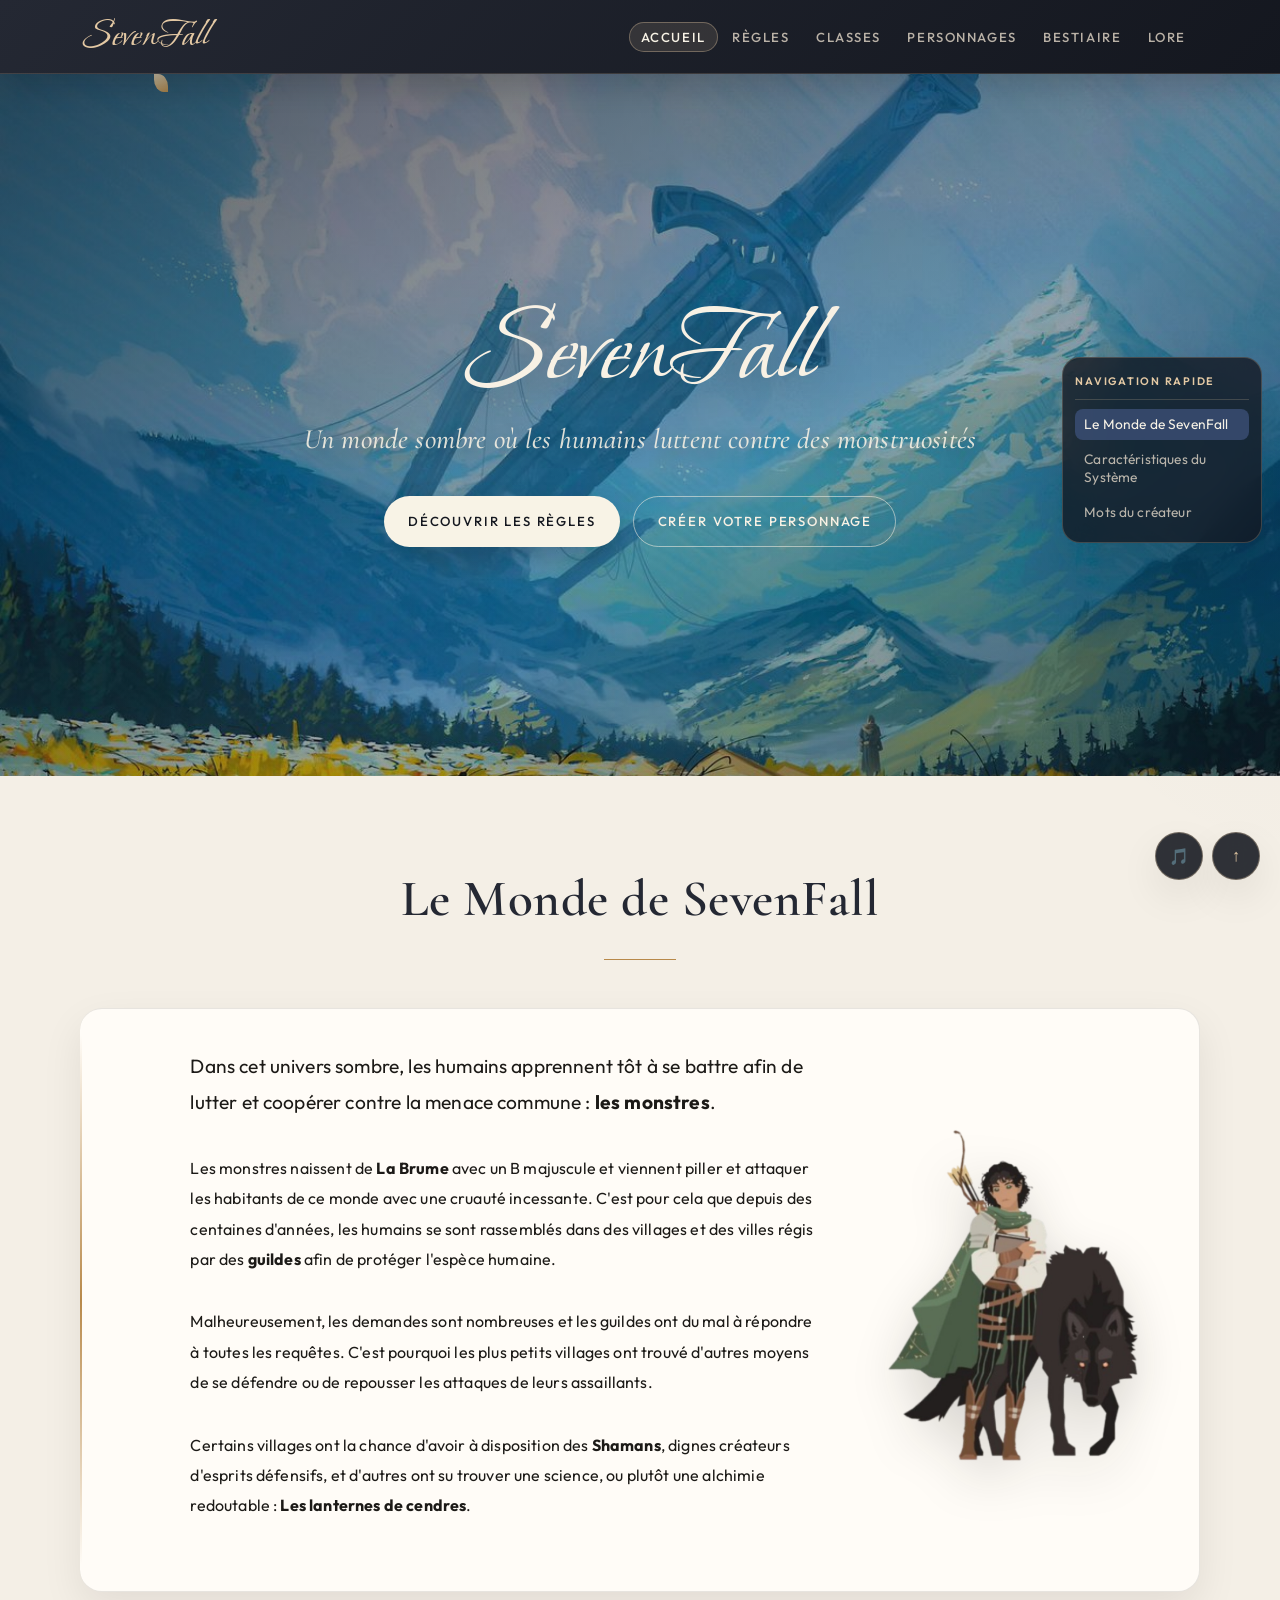
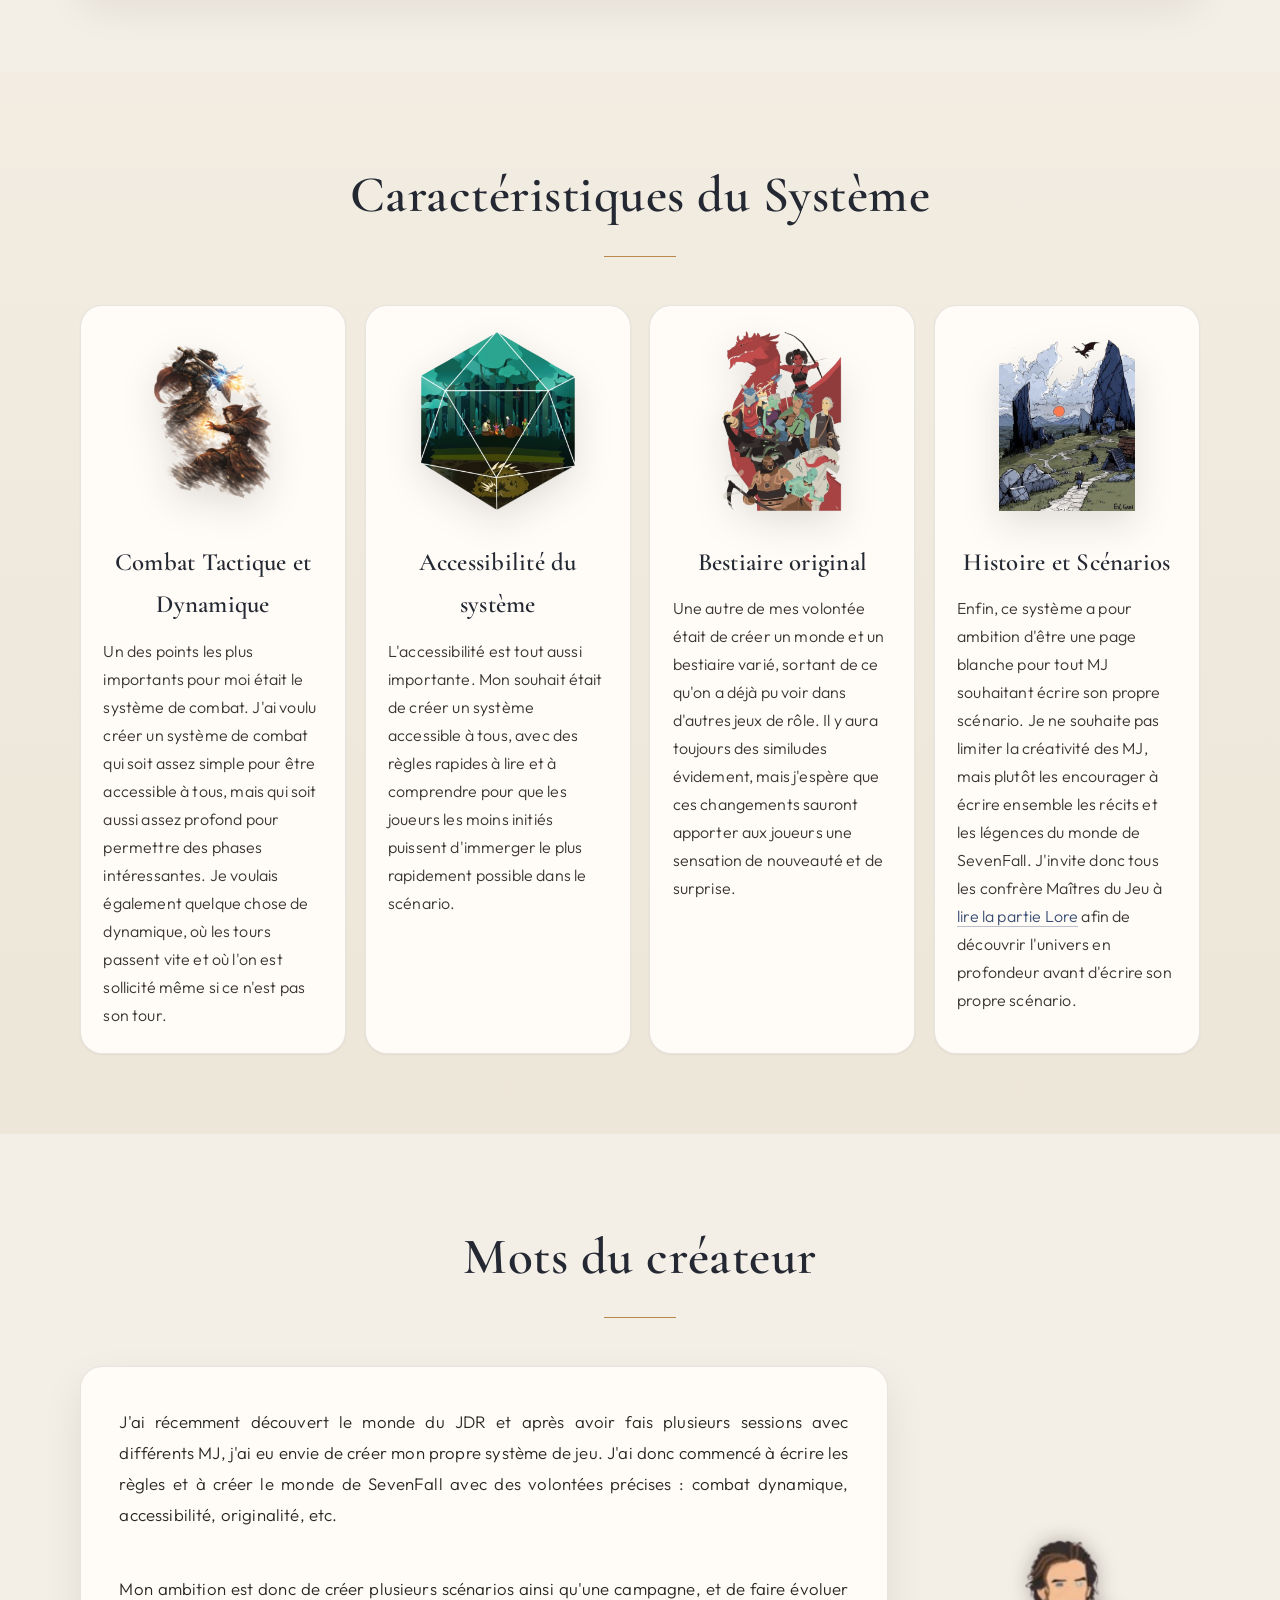
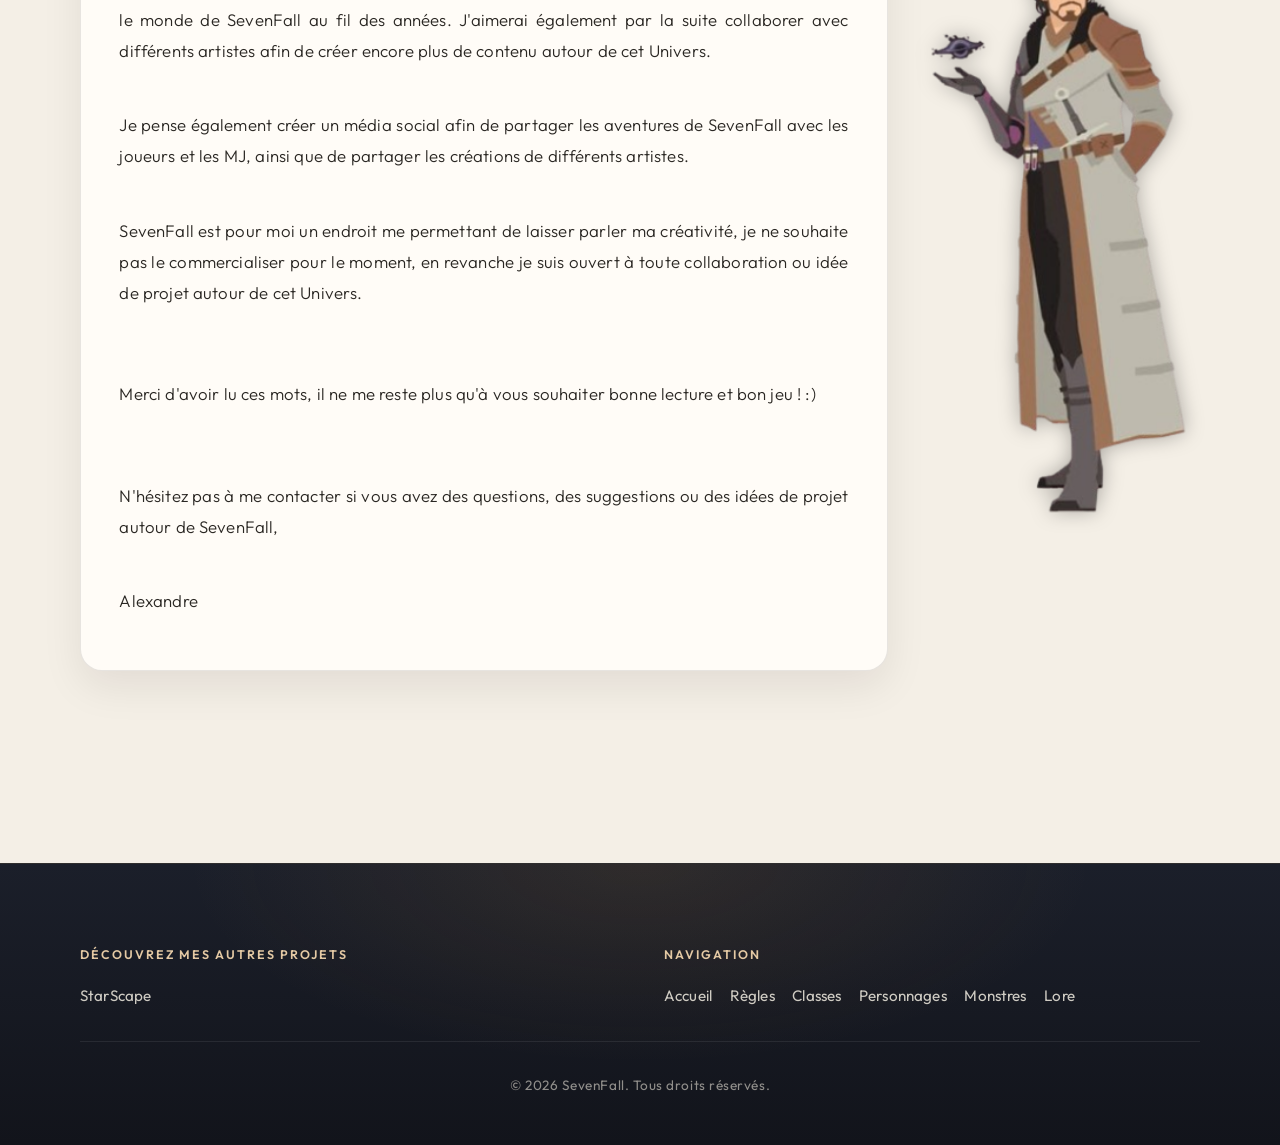
==== commit c00e76b6: "Replace "Projet Arès" with a link to "StarScape" in multiple HTML files, ensuring consistent project" ====
--- a/index.html
+++ b/index.html
@@ -174,7 +174,7 @@
             <div class="footer-content">
                 <div class="footer-section">
                     <h3>Découvrez mes autres projets</h3>
-                    <a href="#" target="_blank">Projet Arès</a>
+                    <a href="https://starscapejdr.netlify.app/" target="_blank">StarScape</a>
                 </div>
                 <div class="footer-section">
                     <h4>Navigation</h4>
